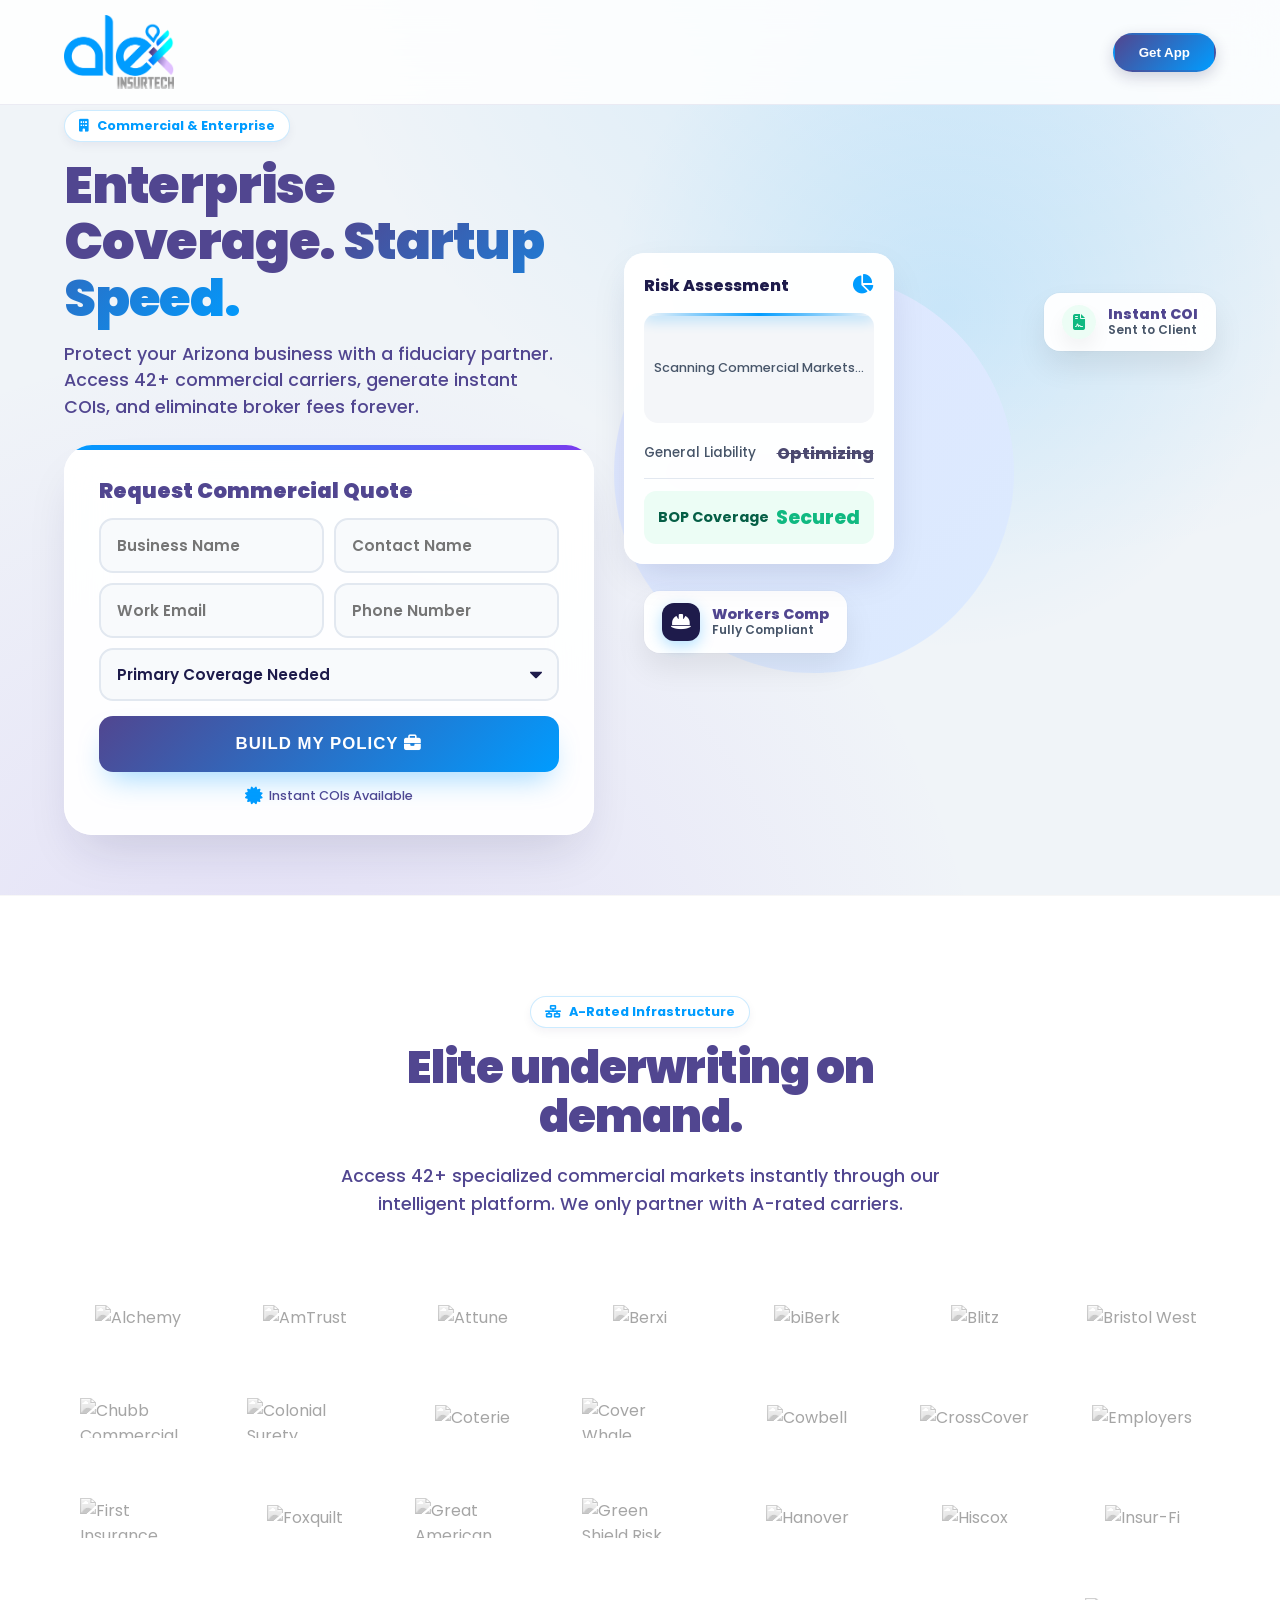
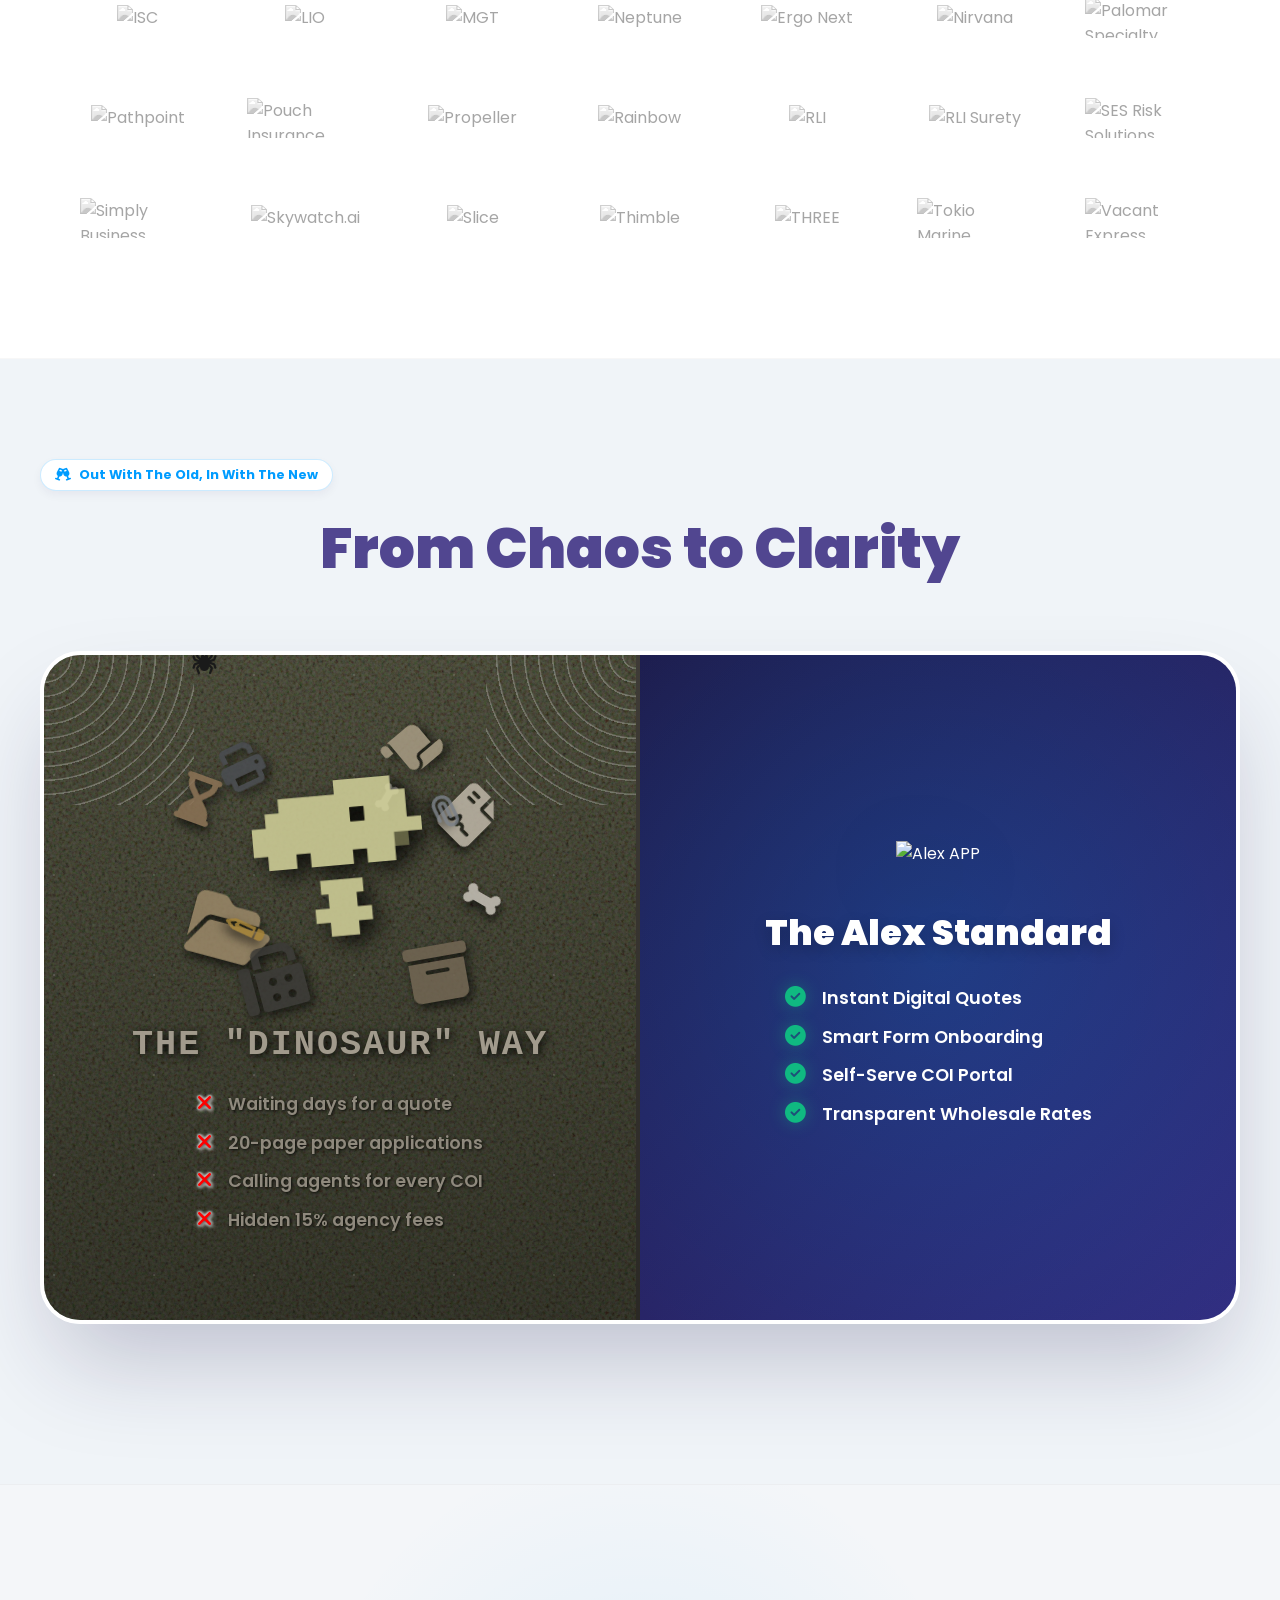
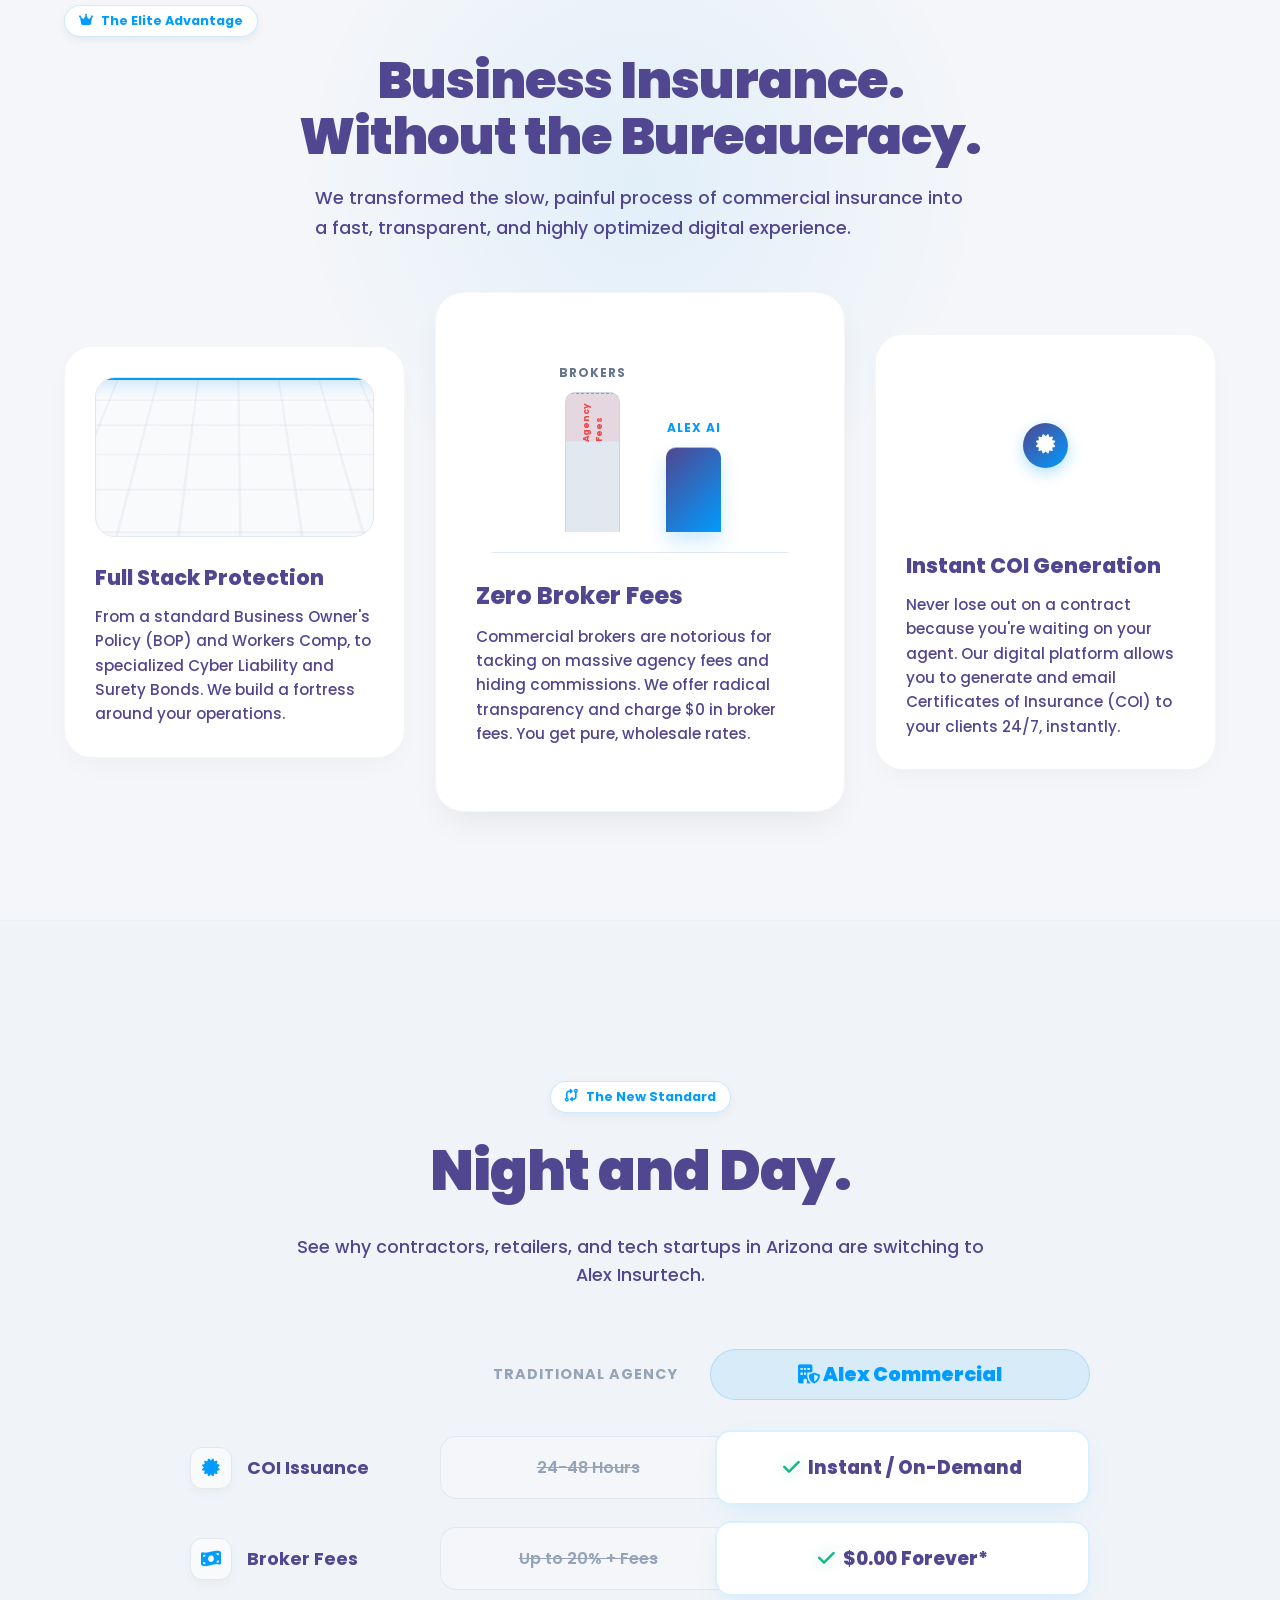
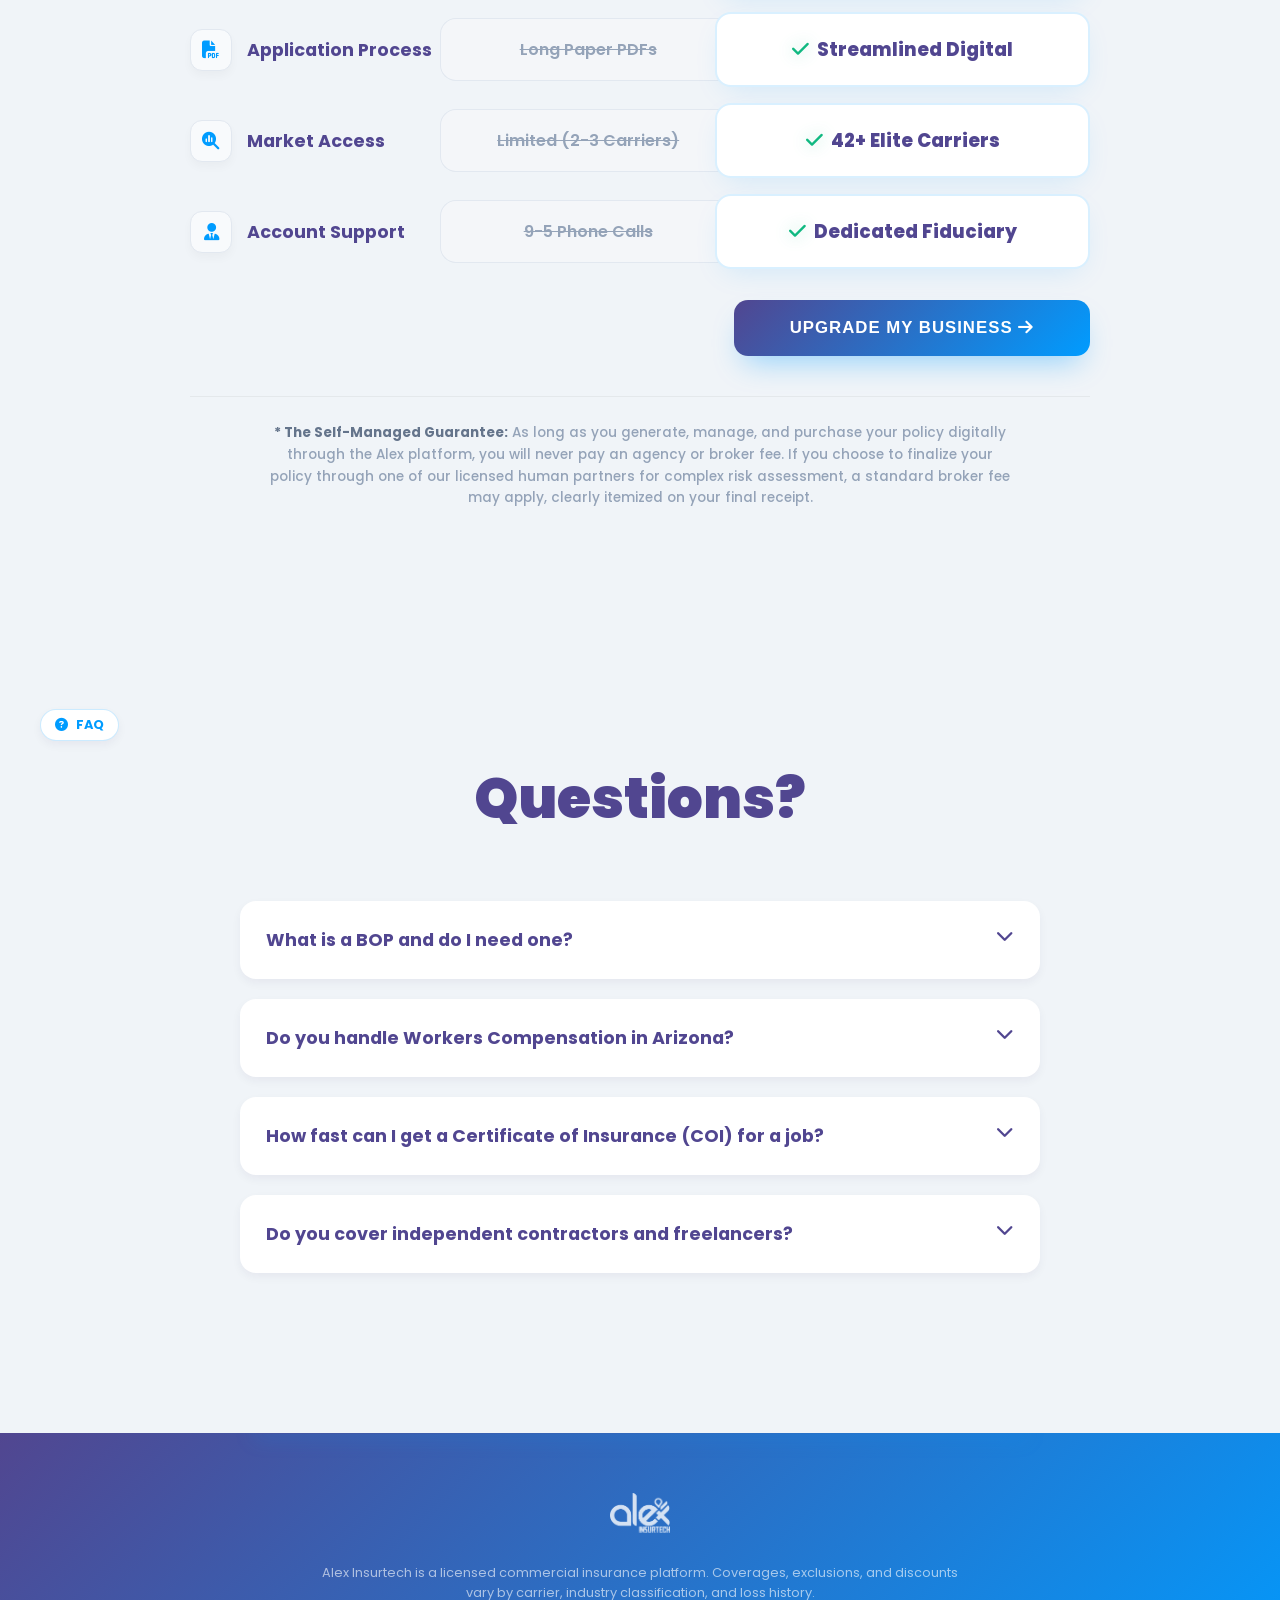
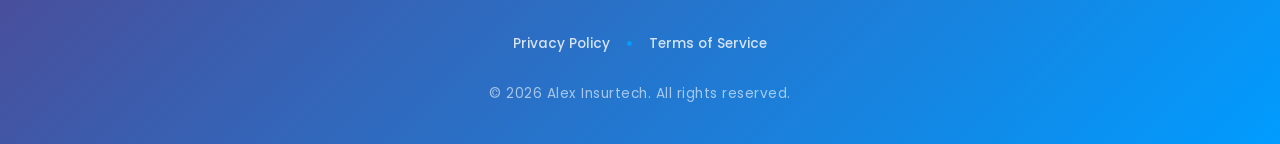
==== commercial.html @ e35f7b6d "Add files via upload" ====
<!DOCTYPE html>
<html lang="en">
<head>
    <meta charset="UTF-8">
    <meta name="viewport" content="width=device-width, initial-scale=1.0, maximum-scale=1.0, user-scalable=no">
    
    <title>Alex Insurtech | Modern Commercial Insurance</title>
    <meta name="description" content="Commercial insurance for modern Arizona businesses. BOP, Workers Comp, Liability, and Cyber. Instant COIs, zero broker fees.">
    
    <link href="https://fonts.googleapis.com/css2?family=Poppins:wght@300;400;500;600;700;800;900&display=swap" rel="stylesheet">
    <link href="https://cdnjs.cloudflare.com/ajax/libs/font-awesome/6.4.0/css/all.min.css" rel="stylesheet">

    <link rel="shortcut icon" href="./assets/favicon.ico" type="image/x-icon">
    <link rel="stylesheet" href="./css/style.css">

    <style>
        /* =========================================
           HERO B2B FORM STYLES
           ========================================= */
        .form-row { display: flex; gap: 10px; margin-bottom: 10px; }
        .form-row .form-input { width: 50%; margin-bottom: 0; }
        select.form-input { 
            appearance: none; 
            background-image: url("data:image/svg+xml;charset=US-ASCII,%3Csvg%20xmlns%3D%22http%3A%2F%2Fwww.w3.org%2F2000%2Fsvg%22%20width%3D%22292.4%22%20height%3D%22292.4%22%3E%3Cpath%20fill%3D%22%231E1B4B%22%20d%3D%22M287%2069.4a17.6%2017.6%200%200%200-13-5.4H18.4c-5%200-9.3%201.8-12.9%205.4A17.6%2017.6%200%200%200%200%2082.2c0%205%201.8%209.3%205.4%2012.9l128%20127.9c3.6%203.6%207.8%205.4%2012.8%205.4s9.2-1.8%2012.8-5.4L287%2095c3.5-3.5%205.4-7.8%205.4-12.8%200-5-1.9-9.2-5.5-12.8z%22%2F%3E%3C%2Fsvg%3E"); 
            background-repeat: no-repeat; background-position: right 15px top 50%; background-size: 12px auto; cursor: pointer;
        }
        @media(max-width: 600px){
            .form-row { flex-direction: column; gap: 10px; }
            .form-row .form-input { width: 100%; }
        }

        /* =========================================
           COMMERCIAL LOGO WALL (GREYSCALE TO COLOR)
           ========================================= */
        .commercial-logo-wall {
            background-color: #FFFFFF;
            border-top: 1px solid rgba(0,0,0,0.03);
            border-bottom: 1px solid rgba(0,0,0,0.03);
        }
        .logo-wall-grid {
            display: grid;
            grid-template-columns: repeat(auto-fill, minmax(140px, 1fr));
            gap: 20px;
            align-items: center;
            justify-content: center;
        }
        .logo-item {
            display: flex; align-items: center; justify-content: center;
            height: 80px; padding: 15px; background: #FFFFFF;
            border: 1px solid transparent; border-radius: 16px;
            transition: all 0.4s ease; 
        }
        .carrier-logo-img {
            max-height: 40px; max-width: 100%; object-fit: contain; 
            filter: grayscale(100%); opacity: 0.5; transition: all 0.4s ease; 
        }
        .logo-item:hover {
            background: #F8FAFC; border-color: #E2E8F0; 
            transform: translateY(-5px); box-shadow: 0 10px 20px rgba(0, 0, 0, 0.03);
        }
        .logo-item:hover .carrier-logo-img { filter: grayscale(0%); opacity: 1; }

        @media (max-width: 992px) {
            .logo-wall-grid { grid-template-columns: repeat(auto-fill, minmax(120px, 1fr)); gap: 15px; }
            .logo-item { height: 75px; }
            .carrier-logo-img { max-height: 35px; }
        }
        @media (max-width: 600px) {
            .logo-wall-grid { grid-template-columns: repeat(auto-fill, minmax(100px, 1fr)); gap: 10px; }
            .logo-item { height: 65px; padding: 10px; border-radius: 12px; }
            .carrier-logo-img { max-height: 30px; }
        }
    </style>
</head>
<body>

    <nav>
        <div class="container nav-inner">
            <a href="https://alexai.cloud/" class="logo"><img class="logo-main" src="./assets/logo-alex-main.png" alt="Alex AI"></a>
            <div class="nav-actions">
                <button class="btn-nav" onclick="openModal()">Get App</button>
            </div>
        </div>
    </nav>

    <section class="hero">
        <div class="container hero-grid">
            
            <div class="fade-up visible">
                <div class="hero-badge"><i class="fa-solid fa-building"></i> Commercial & Enterprise</div>
                <h1 class="hero-title">Enterprise Coverage.<span class="grad-text"> Startup Speed.</span></h1>
                <p class="hero-sub">Protect your Arizona business with a fiduciary partner. Access 42+ commercial carriers, generate instant COIs, and eliminate broker fees forever.</p>
                
                <div class="quote-widget">
                    <h3 style="font-size: 1.3rem; margin-bottom: 12px;">Request Commercial Quote</h3>
                    <form id="quoteForm">
                        <div class="form-row">
                            <input type="text" class="form-input" placeholder="Business Name" required>
                            <input type="text" class="form-input" placeholder="Contact Name" required>
                        </div>
                        <div class="form-row">
                            <input type="email" class="form-input" placeholder="Work Email" required>
                            <input type="tel" class="form-input" placeholder="Phone Number" 
                                   inputmode="numeric" oninput="this.value = this.value.replace(/[^0-9]/g, '')" 
                                   minlength="10" maxlength="10" required>
                        </div>
                        <select class="form-input" style="margin-bottom: 10px;" required>
                            <option value="" disabled selected>Primary Coverage Needed</option>
                            <option value="bop">Business Owner's Policy (BOP)</option>
                            <option value="gl">General Liability</option>
                            <option value="wc">Workers Compensation</option>
                            <option value="auto">Commercial Auto / Fleet</option>
                            <option value="cyber">Cyber Liability</option>
                            <option value="prof">Professional Liability (E&O)</option>
                            <option value="umbrella">Commercial Umbrella</option>
                            <option value="bond">Surety Bond</option>
                            <option value="flood">Commercial Flood</option>
                            <option value="property">Commercial Property</option>
                        </select>
                        <button type="submit" class="btn-main" style="margin-top: 5px;">Build My Policy <i class="fa-solid fa-briefcase"></i></button>
                    </form>
                    <div style="text-align:center; font-size:0.8rem; color:var(--text-secondary); margin-top:15px; display:flex; align-items:center; justify-content:center; gap:6px; font-weight: 500;">
                        <i class="fa-solid fa-certificate" style="color:var(--alex-blue); font-size: 1.1rem;"></i> Instant COIs Available
                    </div>
                </div>
            </div>
            
            <div class="visual-wrapper fade-up visible" style="transition-delay: 0.2s;">
                <div class="visual-bg-circle"></div>
                <img src="./assets/render-foodtruck-1.png" class="car-model" alt="Commercial Building">
                
                <div class="premium-scanner-card">
                    <div class="psc-header">
                        <span class="psc-title">Risk Assessment</span>
                        <i class="fa-solid fa-chart-pie psc-icon"></i>
                    </div>
                    <div class="psc-screen">
                        <div class="psc-scan-line"></div>
                        Scanning Commercial Markets...
                    </div>
                    <div class="psc-row">
                        <span class="psc-label">General Liability</span>
                        <span class="psc-strike">Optimizing</span>
                    </div>
                    <div class="psc-highlight">
                        <span class="psc-hl-label">BOP Coverage</span>
                        <span class="psc-hl-val">Secured</span>
                    </div>
                </div>

                <div class="float-stat fs-1">
                    <div class="stat-icon"><i class="fa-solid fa-file-contract"></i></div>
                    <div class="stat-text">
                        <h4>Instant COI</h4>
                        <p>Sent to Client</p>
                    </div>
                </div>
                
                <div class="float-stat fs-2">
                    <div class="stat-icon" style="background:#1E1B4B;"><i class="fa-solid fa-hard-hat"></i></div>
                    <div class="stat-text">
                        <h4>Workers Comp</h4>
                        <p>Fully Compliant</p>
                    </div>
                </div>
            </div>
            
        </div>
    </section>

    <section class="commercial-logo-wall section-py fade-up">
        <div class="container">
            
            <div style="text-align:center; max-width: 650px; margin: 0 auto 60px;">
                <span class="hero-badge"><i class="fa-solid fa-network-wired"></i> A-Rated Infrastructure</span>
                <h2 style="font-size: 2.8rem; font-weight: 900; color: var(--alex-mid); line-height: 1.1; margin-bottom: 20px; letter-spacing: -1px;">
                    Elite underwriting on demand.
                </h2>
                <p style="font-size: 1.1rem; color: var(--text-secondary); line-height: 1.6; font-weight: 500;">
                    Access 42+ specialized commercial markets instantly through our intelligent platform. We only partner with A-rated carriers.
                </p>
            </div>

            <div class="logo-wall-grid">
                <div class="logo-item"><img src="./assets/logo-alchemy.png" alt="Alchemy" class="carrier-logo-img"></div>
                <div class="logo-item"><img src="./assets/logo-amtrust.png" alt="AmTrust" class="carrier-logo-img"></div>
                <div class="logo-item"><img src="./assets/logo-attune.png" alt="Attune" class="carrier-logo-img"></div>
                <div class="logo-item"><img src="./assets/logo-berxi.png" alt="Berxi" class="carrier-logo-img"></div>
                <div class="logo-item"><img src="./assets/logo-biberk.png" alt="biBerk" class="carrier-logo-img"></div>
                <div class="logo-item"><img src="./assets/logo-blitz.png" alt="Blitz" class="carrier-logo-img"></div>
                <div class="logo-item"><img src="./assets/logo-bristol-west.png" alt="Bristol West" class="carrier-logo-img"></div>
                <div class="logo-item"><img src="./assets/logo-chubb.png" alt="Chubb Commercial" class="carrier-logo-img"></div>
                <div class="logo-item"><img src="./assets/logo-colonial.png" alt="Colonial Surety" class="carrier-logo-img"></div>
                <div class="logo-item"><img src="./assets/logo-coterie.png" alt="Coterie" class="carrier-logo-img"></div>
                <div class="logo-item"><img src="./assets/logo-coverwhale.png" alt="Cover Whale" class="carrier-logo-img"></div>
                <div class="logo-item"><img src="./assets/logo-cowbell.png" alt="Cowbell" class="carrier-logo-img"></div>
                <div class="logo-item"><img src="./assets/logo-crosscover.png" alt="CrossCover" class="carrier-logo-img"></div>
                <div class="logo-item"><img src="./assets/logo-employers.png" alt="Employers" class="carrier-logo-img"></div>
                <div class="logo-item"><img src="./assets/logo-first.png" alt="First Insurance" class="carrier-logo-img"></div>
                <div class="logo-item"><img src="./assets/logo-foxquilt.png" alt="Foxquilt" class="carrier-logo-img"></div>
                <div class="logo-item"><img src="./assets/logo-great-american.png" alt="Great American" class="carrier-logo-img"></div>
                <div class="logo-item"><img src="./assets/logo-greenshield.png" alt="Green Shield Risk" class="carrier-logo-img"></div>
                <div class="logo-item"><img src="./assets/logo-hanover.png" alt="Hanover" class="carrier-logo-img"></div>
                <div class="logo-item"><img src="./assets/logo-hiscox.png" alt="Hiscox" class="carrier-logo-img"></div>
                <div class="logo-item"><img src="./assets/logo-insur-fi.png" alt="Insur-Fi" class="carrier-logo-img"></div>
                <div class="logo-item"><img src="./assets/logo-isc.png" alt="ISC" class="carrier-logo-img"></div>
                <div class="logo-item"><img src="./assets/logo-lio.png" alt="LIO" class="carrier-logo-img"></div>
                <div class="logo-item"><img src="./assets/logo-mgt.png" alt="MGT" class="carrier-logo-img"></div>
                <div class="logo-item"><img src="./assets/logo-neptune.png" alt="Neptune" class="carrier-logo-img"></div>
                <div class="logo-item"><img src="./assets/logo-ergo-next.png" alt="Ergo Next" class="carrier-logo-img"></div>
                <div class="logo-item"><img src="./assets/logo-nirvana.png" alt="Nirvana" class="carrier-logo-img"></div>
                <div class="logo-item"><img src="./assets/logo-palomar.png" alt="Palomar Specialty" class="carrier-logo-img"></div>
                <div class="logo-item"><img src="./assets/logo-pathpoint.png" alt="Pathpoint" class="carrier-logo-img"></div>
                <div class="logo-item"><img src="./assets/logo-pouch.png" alt="Pouch Insurance" class="carrier-logo-img"></div>
                <div class="logo-item"><img src="./assets/logo-propeller.png" alt="Propeller" class="carrier-logo-img"></div>
                <div class="logo-item"><img src="./assets/logo-rainbow.png" alt="Rainbow" class="carrier-logo-img"></div>
                <div class="logo-item"><img src="./assets/logo-rli.png" alt="RLI" class="carrier-logo-img"></div>
                <div class="logo-item"><img src="./assets/logo-rli-surety.png" alt="RLI Surety" class="carrier-logo-img"></div>
                <div class="logo-item"><img src="./assets/logo-ses.png" alt="SES Risk Solutions" class="carrier-logo-img"></div>
                <div class="logo-item"><img src="./assets/logo-simply.png" alt="Simply Business" class="carrier-logo-img"></div>
                <div class="logo-item"><img src="./assets/logo-skywatch.png" alt="Skywatch.ai" class="carrier-logo-img"></div>
                <div class="logo-item"><img src="./assets/logo-slice.png" alt="Slice" class="carrier-logo-img"></div>
                <div class="logo-item"><img src="./assets/logo-thimble.png" alt="Thimble" class="carrier-logo-img"></div>
                <div class="logo-item"><img src="./assets/logo-three.png" alt="THREE" class="carrier-logo-img"></div>
                <div class="logo-item"><img src="./assets/logo-tokiomarine.png" alt="Tokio Marine" class="carrier-logo-img"></div>
                <div class="logo-item"><img src="./assets/logo-vacant-express.png" alt="Vacant Express" class="carrier-logo-img"></div>
            </div>

        </div>
    </section>

    <section class="section-py container fade-up">
        <span class="hero-badge"><i class="fa-solid fa-champagne-glasses"></i> Out With The Old, In With The New</span>

        <h2 style="text-align:center; font-size:3.5rem; font-weight:900; margin-bottom:60px; color:var(--alex-mid);">From Chaos to Clarity</h2>
        <div class="evo-grid">
            
            <div class="evo-old">
                <div class="dirt-overlay"></div>
                <div class="cracks-overlay"></div>
                <div class="floating-dust"></div>
                <div class="cobweb cobweb-left"></div>
                <div class="cobweb cobweb-right"></div>
                <div class="hanging-spider"><i class="fa-solid fa-spider"></i></div>

                <div class="dino-visual-container">
                    <i class="fa-solid fa-folder-open trash-item t-folder"></i>
                    <i class="fa-solid fa-file-contract trash-item t-contract"></i>
                    <i class="fa-solid fa-print trash-item t-floppy"></i> 
                    <i class="fa-solid fa-scroll trash-item t-scroll"></i>
                    <i class="fa-solid fa-bone trash-item t-bone-1"></i>
                    <i class="fa-solid fa-bone trash-item t-bone-2"></i>

                    <svg class="retro-dino-fossil" xmlns="http://www.w3.org/2000/svg" viewBox="0 0 24 24">
                        <path fill="currentColor" d="M12 0h8v2h2v4h2v2h-2v2h-2v2h-4v-2h-2v2H8v-2H6v2H2v-2H0V6h2V4h2V2h8V0zm4 4h-2v2h2V4z M9 14h6v2H9v-2zm1 2h4v2h-4v-2zm-2 2h8v2H8v-2zm2 2h4v2h-4v-2z"/>
                        <rect x="14" y="4" width="2" height="2" fill="rgba(0,0,0,0.4)"/>
                        <rect x="20" y="8" width="2" height="2" fill="rgba(0,0,0,0.4)"/>
                    </svg>

                    <i class="fa-solid fa-box-archive trash-item t-archive"></i>
                    <i class="fa-solid fa-fax trash-item t-fax"></i>
                    <i class="fa-solid fa-hourglass-end trash-item t-clock"></i>
                    <i class="fa-solid fa-pencil trash-item t-pencil"></i>
                    <i class="fa-solid fa-paperclip trash-item t-clip"></i>
                </div>
                
                <div style="position: relative; z-index: 5;">
                    <h3 class="dino-title">The "Dinosaur" Way</h3>
                    <ul class="dino-list">
                        <li><i class="fa-solid fa-xmark"></i> Waiting days for a quote</li>
                        <li><i class="fa-solid fa-xmark"></i> 20-page paper applications</li>
                        <li><i class="fa-solid fa-xmark"></i> Calling agents for every COI</li>
                        <li><i class="fa-solid fa-xmark"></i> Hidden 15% agency fees</li>
                    </ul>
                </div>
            </div>

            <div class="evo-new">
                <div class="pro-glow"></div>
                <div class="image-container-pro">
                    <img src="./assets/mock-up-2.png" alt="Alex APP" class="full-mockup-img">
                </div>
                <div style="position: relative; z-index: 2;">
                    <h3 style="font-size:2.2rem; font-weight:900; margin-bottom:20px; text-shadow: 0 5px 15px rgba(0,0,0,0.2);">The Alex Standard</h3>
                    <ul class="alex-list">
                        <li><i class="fa-solid fa-circle-check"></i> Instant Digital Quotes</li>
                        <li><i class="fa-solid fa-circle-check"></i> Smart Form Onboarding</li>
                        <li><i class="fa-solid fa-circle-check"></i> Self-Serve COI Portal</li>
                        <li><i class="fa-solid fa-circle-check"></i> Transparent Wholesale Rates</li>
                    </ul>
                </div>
            </div>
            
        </div>
    </section>

    <section class="neuro-section fade-up">
        <div class="neuro-glow"></div>
        
        <div class="container" style="position: relative; z-index: 10;">
            <div class="neuro-header text-center">
            <span class="hero-badge"><i class="fa-solid fa-crown"></i> The Elite Advantage</span>
                <h2 class="neuro-title" style="text-align:center">Business Insurance.<br>Without the Bureaucracy.</h2>
                <p class="neuro-sub">We transformed the slow, painful process of commercial insurance into a fast, transparent, and highly optimized digital experience.</p>
            </div>

            <div class="neuro-grid">
                
                <div class="n-card">
                    <div class="n-card-visual">
                        <div class="radar-container">
                            <div class="radar-grid"></div>
                            <div class="radar-laser"></div>
                            <div class="radar-dot d-1"></div>
                            <div class="radar-dot d-2"></div>
                            <div class="radar-dot d-3"></div>
                        </div>
                    </div>
                    <div class="n-card-body">
                        <h3>Full Stack Protection</h3>
                        <p>From a standard Business Owner's Policy (BOP) and Workers Comp, to specialized Cyber Liability and Surety Bonds. We build a fortress around your operations.</p>
                    </div>
                </div>

                <div class="n-card n-card-tall">
                    <div class="n-card-visual visual-graph">
                        <div class="graph-box">
                            <div class="bar-group">
                                <div class="bar-label">Brokers</div>
                                <div class="bar bar-old">
                                    <div class="fee-chunk">Agency Fees</div>
                                </div>
                            </div>
                            <div class="bar-group">
                                <div class="bar-label" style="color: var(--alex-blue);">Alex AI</div>
                                <div class="bar bar-new"></div>
                            </div>
                        </div>
                    </div>
                    <div class="n-card-body">
                        <h3>Zero Broker Fees</h3>
                        <p>Commercial brokers are notorious for tacking on massive agency fees and hiding commissions. We offer radical transparency and charge $0 in broker fees. You get pure, wholesale rates.</p>
                    </div>
                </div>

                <div class="n-card">
                    <div class="n-card-visual visual-pulse">
                        <div class="pulse-ring pr-1"></div>
                        <div class="pulse-ring pr-2"></div>
                        <div class="pulse-core"><i class="fa-solid fa-certificate"></i></div>
                    </div>
                    <div class="n-card-body">
                        <h3>Instant COI Generation</h3>
                        <p>Never lose out on a contract because you're waiting on your agent. Our digital platform allows you to generate and email Certificates of Insurance (COI) to your clients 24/7, instantly.</p>
                    </div>
                </div>

            </div>
        </div>
    </section>

    <section class="section-py container fade-up">
        <div style="text-align:center; max-width: 700px; margin: 0 auto 60px;">
            <span class="hero-badge"><i class="fa-solid fa-code-compare"></i> The New Standard</span>
            <h2 style="font-size:3.5rem; font-weight:900; margin-bottom:20px; color:var(--alex-mid); letter-spacing:-1px;">Night and Day.</h2>
            <p style="font-size:1.1rem; color:var(--text-secondary); line-height:1.6; font-weight:500;">See why contractors, retailers, and tech startups in Arizona are switching to Alex Insurtech.</p>
        </div>

        <div class="matrix-container">
            
            <div class="matrix-header">
                <div class="m-head-old">Traditional Agency</div>
                <div class="m-head-new"><i class="fa-solid fa-building-shield"></i> Alex Commercial</div>
            </div>

            <div class="matrix-row">
                <div class="matrix-label"><div class="m-icon"><i class="fa-solid fa-certificate"></i></div> COI Issuance</div>
                <div class="matrix-content">
                    <div class="matrix-old">24-48 Hours</div>
                    <div class="matrix-new"><i class="fa-solid fa-check text-green"></i> Instant / On-Demand</div>
                </div>
            </div>

            <div class="matrix-row">
                <div class="matrix-label"><div class="m-icon"><i class="fa-solid fa-money-bill-wave"></i></div> Broker Fees</div>
                <div class="matrix-content">
                    <div class="matrix-old">Up to 20% + Fees</div>
                    <div class="matrix-new"><i class="fa-solid fa-check text-green"></i> $0.00 Forever*</div>
                </div>
            </div>

            <div class="matrix-row">
                <div class="matrix-label"><div class="m-icon"><i class="fa-solid fa-file-pdf"></i></div> Application Process</div>
                <div class="matrix-content">
                    <div class="matrix-old">Long Paper PDFs</div>
                    <div class="matrix-new"><i class="fa-solid fa-check text-green"></i> Streamlined Digital</div>
                </div>
            </div>

            <div class="matrix-row">
                <div class="matrix-label"><div class="m-icon"><i class="fa-solid fa-magnifying-glass-chart"></i></div> Market Access</div>
                <div class="matrix-content">
                    <div class="matrix-old">Limited (2-3 Carriers)</div>
                    <div class="matrix-new"><i class="fa-solid fa-check text-green"></i> 42+ Elite Carriers</div>
                </div>
            </div>

            <div class="matrix-row">
                <div class="matrix-label"><div class="m-icon"><i class="fa-solid fa-user-tie"></i></div> Account Support</div>
                <div class="matrix-content">
                    <div class="matrix-old">9-5 Phone Calls</div>
                    <div class="matrix-new"><i class="fa-solid fa-check text-green"></i> Dedicated Fiduciary</div>
                </div>
            </div>

            <div class="matrix-cta-row">
                <div class="matrix-label hide-mobile"></div>
                <div class="matrix-content" style="background: transparent; border: none; box-shadow: none;">
                    <div class="matrix-old hide-mobile" style="background: transparent; border: none;"></div>
                    <div style="flex: 1.3; text-align: center; padding-top: 15px;">
                        <button class="btn-main" onclick="document.getElementById('quoteForm').scrollIntoView({behavior:'smooth'})">Upgrade My Business <i class="fa-solid fa-arrow-right"></i></button>
                    </div>
                </div>
            </div>

            <div class="matrix-disclaimer">
                <p><strong>* The Self-Managed Guarantee:</strong> As long as you generate, manage, and purchase your policy digitally through the Alex platform, you will never pay an agency or broker fee. If you choose to finalize your policy through one of our licensed human partners for complex risk assessment, a standard broker fee may apply, clearly itemized on your final receipt.</p>
            </div>

        </div>
    </section>

    <section class="section-py container fade-up">
        <span class="hero-badge"><i class="fa-solid fa-circle-question"></i> FAQ</span>
        <h2 style="text-align:center; font-size:3.5rem; font-weight:900; margin-bottom:60px; color:var(--alex-mid);">Questions?</h2>
        <div class="faq-box">
            <div class="faq-item" onclick="this.classList.toggle('active')">
                <div class="faq-q">What is a BOP and do I need one? <i class="fa-solid fa-chevron-down"></i></div>
                <div class="faq-a">A Business Owner's Policy (BOP) combines General Liability and Commercial Property insurance into one package. It is usually the most cost-effective way for small to medium businesses to get broad protection against lawsuits, injuries, and property damage.</div>
            </div>
            <div class="faq-item" onclick="this.classList.toggle('active')">
                <div class="faq-q">Do you handle Workers Compensation in Arizona? <i class="fa-solid fa-chevron-down"></i></div>
                <div class="faq-a">Yes. We work with carriers like Employers and biBerk to provide fast, compliant Workers Compensation policies that protect your employees and meet all Arizona state legal requirements.</div>
            </div>
            <div class="faq-item" onclick="this.classList.toggle('active')">
                <div class="faq-q">How fast can I get a Certificate of Insurance (COI) for a job? <i class="fa-solid fa-chevron-down"></i></div>
                <div class="faq-a">Once your policy is bound, you can generate and email COIs instantly through our digital client portal, 24/7. You don't have to wait for an agent to open their office to secure your next contract.</div>
            </div>
            <div class="faq-item" onclick="this.classList.toggle('active')">
                <div class="faq-q">Do you cover independent contractors and freelancers? <i class="fa-solid fa-chevron-down"></i></div>
                <div class="faq-a">Absolutely. Whether you are an IT consultant needing Professional Liability (E&O), an artisan contractor needing General Liability, or a real estate investor managing properties, our massive network of 42+ carriers has a tailored solution for your specific risk.</div>
            </div>
        </div>
    </section>

    <footer class="funnel-footer fade-up">
        <div class="container footer-content">
            <img src="./assets/logo-alex-main.png" alt="Alex AI Insurtech" class="footer-logo">
            
            <p class="footer-disclaimer">
                Alex Insurtech is a licensed commercial insurance platform. Coverages, exclusions, and discounts vary by carrier, industry classification, and loss history.
            </p>
            
            <div class="footer-legal-text">
                <a href="https://alexai.cloud/privacy-policy/">Privacy Policy</a>
                <span class="dot-separator">•</span>
                <a href="https://alexai.cloud/terms-conditions/">Terms of Service</a>
            </div>
            
            <p class="footer-copyright">&copy; 2026 Alex Insurtech. All rights reserved.</p>
        </div>
    </footer>

    <div class="modal-overlay" id="successModal" onclick="if(event.target===this)this.classList.remove('open')">
        <div class="modal-content" style="max-width: 450px;">
            <div class="close-btn" onclick="document.getElementById('successModal').classList.remove('open')">
                <i class="fa-solid fa-xmark"></i>
            </div>
            
            <div style="width:100px; height:100px; background:white; border-radius:28px; margin:0 auto 25px; display:flex; align-items:center; justify-content:center; box-shadow: 0 20px 50px -10px rgba(0, 156, 255, 0.3), 0 0 0 1px rgba(0,0,0,0.05);">
                <img src="./assets/logo-alex-heart.png" alt="Alex AI Heart" style="width: 65px; height: auto; animation: pulse 2s infinite;">
            </div>
            
            <h3 style="font-size:2rem; font-weight:900; color:var(--alex-mid); margin-bottom:15px; line-height: 1.2;">
                Request Received!
            </h3>
            
            <p style="color:var(--text-secondary); margin-bottom:35px; font-weight:500; font-size:1.05rem; line-height: 1.6;">
                Thank you! Our underwriting system has received your business details. A dedicated commercial advisor will contact you shortly with your tailored market options.
            </p>
            
            <button class="btn-main" style="padding: 15px; font-size: 1rem; width: 100%; box-shadow: 0 10px 25px rgba(0, 156, 255, 0.3);" onclick="document.getElementById('successModal').classList.remove('open')">
                Got it, thanks!
            </button>
        </div>
    </div>

    <script>
        function openModal() {
            // Reutilizamos el modal de éxito para el botón de Nav (Client Portal) como demostración
            document.getElementById('successModal').classList.add('open');
        }

        // Form Submission & Success Modal
        document.getElementById('quoteForm').addEventListener('submit', (e) => {
            e.preventDefault(); 
            
            let btn = document.querySelector('#quoteForm .btn-main');
            let originalText = btn.innerHTML;
            
            btn.innerHTML = '<i class="fa-solid fa-circle-notch fa-spin"></i> Preparing Market Match...';
            btn.style.opacity = '0.8';
            btn.style.pointerEvents = 'none'; 
            
            setTimeout(() => {
                btn.innerHTML = originalText;
                btn.style.opacity = '1';
                btn.style.pointerEvents = 'auto';
                
                document.getElementById('quoteForm').reset();
                document.getElementById('successModal').classList.add('open');
            }, 1800);
        });

        // Scroll Reveal
        const observer = new IntersectionObserver((entries) => {
            entries.forEach(entry => {
                if (entry.isIntersecting) {
                    entry.target.classList.add('visible');
                }
            });
        }, { threshold: 0.15 });
        document.querySelectorAll('.fade-up').forEach(el => observer.observe(el));

        // =========================================
        // SOCIAL PROOF: COMMERCIAL EDITION
        // =========================================
        function initSocialProof() {
            if (document.getElementById('social-proof-container')) return;

            const container = document.createElement('div');
            container.id = 'social-proof-container';
            document.body.appendChild(container);

            const cities = ["Phoenix", "Scottsdale", "Mesa", "Chandler", "Gilbert", "Tucson", "Tempe", "Glendale"];
            
            // Foco en productos comerciales y negocios
            const actions = [
                { type: 'bop', icon: 'fa-store', color: 'linear-gradient(135deg, #10b981, #059669)', label: 'Retail Store Bound BOP' },
                { type: 'wc', icon: 'fa-hard-hat', color: 'linear-gradient(135deg, #f59e0b, #d97706)', label: 'Contractor Secured W/C' },
                { type: 'cyber', icon: 'fa-server', color: 'linear-gradient(135deg, #3b82f6, #06b6d4)', label: 'Tech Firm Added Cyber' },
                { type: 'gl', icon: 'fa-shield', color: 'linear-gradient(135deg, #8b5cf6, #6d28d9)', label: 'Instant COI Generated' }
            ];

            function getRandom(arr) { return arr[Math.floor(Math.random() * arr.length)]; }
            function getNum(min, max) { return Math.floor(Math.random() * (max - min + 1) + min); }

            function createNotification() {
                const item = getRandom(actions);
                const city = getRandom(cities);
                const savings = getNum(1200, 4500); 
                const time = getNum(2, 20);

                const toast = document.createElement('div');
                toast.className = 'sp-card-tech';
                
                toast.innerHTML = `
                    <div class="sp-aurora-border"></div>
                    <div class="sp-shimmer-effect"></div>
                    <div class="sp-glass-content">
                        <div class="sp-icon-box" style="background: ${item.color}">
                            <i class="fa-solid ${item.icon}"></i>
                        </div>
                        <div class="sp-info">
                            <div class="sp-top-row">
                                <span class="sp-type">${item.label}</span>
                                <span class="sp-ago">${time}m ago</span>
                            </div>
                            <div class="sp-details">
                                Protected in <strong>${city}, AZ</strong>
                            </div>
                            <div class="sp-saving-badge">
                                <i class="fa-solid fa-arrow-trend-down"></i> Saved $${savings}/yr
                            </div>
                        </div>
                        <button class="sp-close-btn" onclick="this.closest('.sp-card-tech').remove()"><i class="fa-solid fa-xmark"></i></button>
                    </div>
                `;

                container.appendChild(toast);

                requestAnimationFrame(() => {
                    toast.classList.add('visible');
                });

                setTimeout(() => {
                    toast.classList.remove('visible');
                    setTimeout(() => toast.remove(), 600);
                }, 7000); 
            }

            function loop() {
                setTimeout(() => {
                    createNotification();
                    loop();
                }, getNum(8000, 16000));
            }
            
            setTimeout(loop, 4000);
        }

        document.addEventListener('DOMContentLoaded', initSocialProof);
    </script>
</body>
</html>
---- css/style.css ----
:root {
            /* DEEP BRAND PALETTE */
            --bg-body: #F4F6F9;
            --bg-glass: rgba(255, 255, 255, 0.7);
            
            --alex-deep: #1E1B4B;  /* Deep Indigo/Purple */
            --alex-mid: #514690;   /* Medium Purple */
            --alex-blue: #009CFF;  /* Bright Blue */
            --alex-accent: #7C3AED; /* Vibrant Purple */
            --text-secondary:var(--alex-mid);
            
            --brand-grad: linear-gradient(135deg, var(--alex-mid) 0%, var(--alex-blue) 100%);
            --brand-grad-dark: linear-gradient(135deg, #1E1B4B 0%, #433878 100%);
            
            /* SHADOWS & DEPTH */
            --shadow-xs: 0 4px 10px rgba(30, 27, 75, 0.05);
            --shadow-float: 0 30px 60px -12px rgba(81, 70, 144, 0.25), 0 0 0 1px rgba(255,255,255,0.5) inset;
            --shadow-glow: 0 0 40px rgba(0, 156, 255, 0.3);
            
            --ease-elastic: cubic-bezier(0.34, 1.56, 0.64, 1);
        }

        a {
            text-decoration: none;
            color: inherit;
            transition: all 0.3s ease;
        }

        /* --- GLOBAL RESET --- */
        * { margin: 0; padding: 0; box-sizing: border-box; }
        html { scroll-behavior: smooth; }
        
        /* --- CAMBIO APLICADO AQUÍ --- */
        body { 
            background-color: #F0F4F8; /* Color base sólido más premium */
            /* Luces volumétricas sutiles en lugar del grid */
            background-image: 
                radial-gradient(circle at 80% -20%, rgba(0, 156, 255, 0.15), transparent 50%),
                radial-gradient(circle at 20% 120%, rgba(124, 58, 237, 0.12), transparent 50%);
            background-attachment: fixed; /* El fondo se queda fijo al hacer scroll */
            background-size: cover;
            
            font-family: 'Poppins', sans-serif; color: var(--alex-mid);
            overflow-x: hidden;
        }
        /* --------------------------- */

        /* --- UTILITIES --- */
        .container { max-width: 1200px; margin: 0 auto; padding: 0 24px; position: relative; z-index: 2; }
        .grad-text { background: var(--brand-grad); -webkit-background-clip: text; -webkit-text-fill-color: transparent; }
        .section-py { padding: 100px 0; position: relative; }
        
        /* Animation Classes */
        .fade-up { opacity: 0; transform: translateY(40px); transition: all 0.8s var(--ease-elastic); }
        .fade-up.visible { opacity: 1; transform: translateY(0); }
        
        /* --- HEADER --- */
        nav {
            position: fixed; top: 0; width: 100%; z-index: 1000; padding: 15px 0;
            background: rgba(255, 255, 255, 0.85); backdrop-filter: blur(20px);
            border-bottom: 1px solid rgba(81, 70, 144, 0.1);
        }
        .nav-inner { display: flex; justify-content: space-between; align-items: center; }
        .logo { font-size: 1.6rem; font-weight: 900; display: flex; align-items: center; gap: 10px; color: var(--alex-mid); text-decoration: none; }
        .logo i { color: var(--alex-blue); font-size: 1.4rem; }
        
        .nav-actions { display: flex; align-items: center; gap: 20px; }
        .link-cloud { font-weight: 600; color: var(--alex-mid); text-decoration: none; font-size: 0.9rem; transition: 0.3s; }
        .btn-nav {
            background: var(--brand-grad); color: white; padding: 10px 24px; border-radius: 50px;
            font-weight: 600; text-decoration: none; transition: 0.3s; border: 2px solid transparent;
            box-shadow: 0 5px 15px rgba(30, 27, 75, 0.2);
        }

        /* --- HERO SECTION --- */
        .hero { 
            padding: 110px 0 60px; /* Padding reducido para evitar scroll */
            position: relative; 
            overflow: visible; /* Permite que el auto "flote" libremente */
        }

        /* Luces volumétricas sutiles detrás del Hero */
        .hero::before {
            content: ''; position: absolute; top: -10%; right: -5%; width: 800px; height: 800px;
            background: radial-gradient(circle, rgba(0, 156, 255, 0.12), transparent 60%); 
            z-index: 0; pointer-events: none;
        }

        .hero-grid { 
            display: grid; 
            grid-template-columns: 1fr 1.1fr; 
            gap: 40px; /* Más pegado */
            align-items: center; 
            position: relative; 
            z-index: 2; 
        }
        
        /* --- TEXTO IZQUIERDO --- */
        .hero-badge {
            background: white; padding: 6px 14px; border-radius: 50px; border: 1px solid rgba(0, 156, 255, 0.2);
            display: inline-flex; align-items: center; gap: 8px; font-weight: 700; color: var(--alex-blue);
            font-size: 0.8rem; margin-bottom: 15px; box-shadow: var(--shadow-xs);
        }
        .hero-badge i { animation: pulse 2s infinite; }
        @keyframes pulse { 0% { opacity: 1; } 50% { opacity: 0.5; } 100% { opacity: 1; } }
        
        h1.hero-title {
            font-size: clamp(2.4rem, 4vw, 3.8rem); /* Escala perfectamente, no tan gigante */
            line-height: 1.1; font-weight: 900; margin-bottom: 15px;
            color: var(--alex-mid); letter-spacing: -1.2px;
        }
        p.hero-sub { 
            font-size: 1.1rem; color: var(--text-secondary); margin-bottom: 25px; 
            line-height: 1.5; max-width: 500px; font-weight: 500; 
        }

        /* --- FORMULARIO PREMIUM (COMPRIMIDO) --- */
        .quote-widget {
            background: rgba(255, 255, 255, 0.95);
            backdrop-filter: blur(20px); -webkit-backdrop-filter: blur(20px);
            padding: 30px 35px; /* Padding ajustado para ahorrar espacio vertical */
            border-radius: 28px;
            box-shadow: 0 25px 50px -15px rgba(30, 27, 75, 0.15), 0 0 0 1px rgba(255,255,255,0.8) inset;
            position: relative; z-index: 5; overflow: hidden;
        }
        .quote-widget::after {
            content: ''; position: absolute; top: 0; left: 0; width: 100%; height: 5px; 
            background: linear-gradient(90deg, var(--alex-blue), var(--alex-accent));
        }
        .quote-widget h3 { font-size: 1.5rem; font-weight: 900; margin-bottom: 18px; color: var(--alex-mid); }
        .form-label { font-weight: 700; font-size: 0.8rem; color: var(--alex-mid); margin-bottom: 6px; display: block; }
        .form-input {
            width: 100%; padding: 14px 16px; border-radius: 14px; border: 2px solid #E2E8F0;
            background: #F8FAFC; color: var(--alex-deep); font-weight: 600; font-family: 'Poppins', sans-serif;
            font-size: 0.95rem; outline: none; margin-bottom: 15px; transition: all 0.3s ease;
        }
        .form-input:focus { border-color: var(--alex-blue); background: white; box-shadow: 0 0 0 4px rgba(0, 156, 255, 0.15); }

        /* Botón CTA Formulario */
        .btn-main {
            width: 100%; padding: 18px; border-radius: 14px; border: none; cursor: pointer;
            background: var(--brand-grad); color: white; font-weight: 800; font-size: 1.05rem;
            box-shadow: 0 15px 30px -10px rgba(0, 156, 255, 0.4);
            position: relative; overflow: hidden; text-transform: uppercase; letter-spacing: 1px;
            transition: transform 0.3s cubic-bezier(0.34, 1.56, 0.64, 1);
        }
        .btn-main:hover { transform: translateY(-3px); box-shadow: 0 20px 40px -10px rgba(0, 156, 255, 0.6); }
        .btn-main::after {
            content: ''; position: absolute; top: 0; left: -100%; width: 50%; height: 100%;
            background: linear-gradient(90deg, transparent, rgba(255,255,255,0.4), transparent);
            animation: shimmer 3s infinite;
        }
        
        @keyframes shimmer { 0% { left: -100%; } 20% { left: 100%; } 100% { left: 100%; } }

        /* --- VISUAL DERECHO (AUTO + ESCANER + LABELS) --- */
        .visual-wrapper { 
            position: relative; height: 420px; /* Altura controlada para no empujar el scroll */
            display: flex; align-items: center; justify-content: center; perspective: 1000px; 
        }

        /* Fondo circular suave */
        .visual-bg-circle {
            position: absolute; width: 400px; height: 400px; border-radius: 50%;
            background: linear-gradient(135deg, #E0E7FF 0%, #DBEAFE 100%);
            left: -20px; top: 50%; transform: translateY(-50%); z-index: 1;
        }

        @keyframes pulse-circle { 0% { transform: scale(0.95); opacity: 0.8; } 100% { transform: scale(1.05); opacity: 1; } }

        /* Coche adaptado al nuevo tamaño */
        .car-model {
            width: 100%; max-width: 650px; position: absolute; right: -40px; z-index: 5;
            filter: drop-shadow(0 25px 35px rgba(30,27,75,0.2)) brightness(1.05);
            animation: floatPremiumCar 6s ease-in-out infinite;
        }
        @keyframes floatPremiumCar { 0%, 100% { transform: translateY(0); } 50% { transform: translateY(-10px); } }
        
        /* Etiquetas Flotantes Premium */
        .float-stat {
            position: absolute; background: rgba(255, 255, 255, 0.95); backdrop-filter: blur(12px);
            padding: 12px 18px; border-radius: 16px;
            box-shadow: 0 15px 30px rgba(0,0,0,0.08), 0 0 0 1px rgba(0,0,0,0.02);
            z-index: 15; display: flex; align-items: center; gap: 12px;
            transition: transform 0.3s ease; cursor: default;
        }
        .float-stat:hover { transform: translateY(-4px) scale(1.02); }
        .fs-1 { top: 30px; right: 0px; animation: floatBadge 5s infinite ease-in-out; }
        .fs-2 { bottom: 30px; left: 10px; animation: floatBadge 7s infinite ease-in-out reverse; }
        @keyframes floatBadge { 0%, 100% { transform: translateY(0); } 50% { transform: translateY(-8px); } }
        
        .stat-icon { 
            width: 54px; height: 54px; border-radius: 16px; 
            display: flex; align-items: center; justify-content: center; 
            font-size: 1.6rem; /* Icono mucho más grande */
            box-shadow: 0 10px 20px rgba(0,0,0,0.05);
        }

        .fs-1 .stat-icon { width: 34px; height: 34px; background: #ECFDF5; color: #10B981; border-radius: 50%; display: flex; align-items: center; justify-content: center; font-size: 1rem; }
        .fs-2 .stat-icon { width: 38px; height: 38px; background: #3B82F6; color: white; border-radius: 12px; display: flex; align-items: center; justify-content: center; font-size: 1.1rem; box-shadow: 0 5px 15px rgba(0,156,255,0.3); }
        .stat-text h4 { font-weight: 800; font-size: 0.9rem; color: var(--alex-mid); margin-bottom: 2px; line-height: 1; }
        .stat-text p { font-size: 0.75rem; font-weight: 600; color: #475569; margin: 0; line-height: 1; }

        /* El Escáner Replicado (Proporcional al nuevo tamaño) */
        .premium-scanner-card {
            position: absolute; top: -10px; left: -10px; width: 270px;
            background: rgba(255, 255, 255, 0.97); backdrop-filter: blur(10px);
            border-radius: 20px; padding: 20px;
            box-shadow: 0 15px 40px -10px rgba(30, 27, 75, 0.15), 0 0 0 1px rgba(255,255,255,0.6) inset;
            z-index: 20; animation: floatScanner 7s ease-in-out infinite alternate;
        }
        @keyframes floatScanner { 0%, 100% { transform: translateY(0); } 50% { transform: translateY(12px); } }

        .psc-header { display: flex; justify-content: space-between; align-items: center; margin-bottom: 15px; }
        .psc-title { font-weight: 800; font-size: 1rem; color: #1E1B4B; }
        .psc-icon { color: #009CFF; font-size: 1.2rem; }

        .psc-screen {
            background: #F4F6F9; border-radius: 14px; height: 110px;
            display: flex; align-items: center; justify-content: center;
            color: #475569; font-size: 0.8rem; font-weight: 500;
            margin-bottom: 18px; position: relative; overflow: hidden;
        }
        .psc-scan-line {
            position: absolute; top: 0; left: 0; width: 100%; height: 3px;
            background: linear-gradient(90deg, transparent, #009CFF, transparent);
            box-shadow: 0 0 15px #009CFF; animation: scanLine 2s infinite linear;
        }
        @keyframes scanLine { 0% { top: 0; opacity: 0; } 10% { opacity: 1; } 90% { opacity: 1; } 100% { top: 100%; opacity: 0; } }

        .psc-row { display: flex; justify-content: space-between; align-items: center; margin-bottom: 12px; border-bottom: 1px solid #E2E8F0; padding-bottom: 12px; }
        .psc-label { color: #475569; font-size: 0.85rem; font-weight: 500; }
        .psc-strike { text-decoration: line-through; color: #1E1B4B; font-weight: 800; font-size: 1rem; opacity: 0.8; }

        .psc-highlight {
            background: #ECFDF5; border-radius: 12px; padding: 12px 14px;
            display: flex; justify-content: space-between; align-items: center;
        }
        .psc-hl-label { color: #065F46; font-weight: 700; font-size: 0.9rem; }
        .psc-hl-val { color: #10B981; font-weight: 800; font-size: 1.2rem; }

        /* Responsive del Hero */
        @media (max-width: 900px) {
            .hero { padding: 100px 0 50px; overflow: hidden; }
            .hero-grid { grid-template-columns: 1fr; gap: 40px; text-align: center; }
            .quote-widget { margin: 0 auto; max-width: 100%; padding: 25px; }
            .visual-wrapper { height: 380px; margin-bottom: 20px; }
            .car-model { width: 120%; right: auto; max-width: 500px; top: 40px; }
            .premium-scanner-card { left: 50%; transform: translateX(-50%); width: 280px; top: -10px; animation: none;}
            .fs-1 { top: 10px; right: 0; }
            .fs-2 { bottom: 10px; left: 0; }
        }

        @media(max-width:600px){
            .premium-scanner-card{
                display: none;
            }

            .car-model{
                top: 10px;
            }
        }
        
        @keyframes spin { from { transform: rotate(0deg); } to { transform: rotate(360deg); } }
        @keyframes floatCar { 0%, 100% { transform: translateY(0); } 50% { transform: translateY(-15px); } }
        @keyframes float { 0%, 100% { transform: translateY(0); } 50% { transform: translateY(-10px); } }

/* =========================================
   SCOUT CARDS (BASEBALL CARD STYLE)
   ========================================= */
.partners-funnel {
    background-color: #FFFFFF;
    padding: 90px 0;
    border-top: 1px solid rgba(0,0,0,0.03);
    border-bottom: 1px solid rgba(0,0,0,0.03);
    overflow: hidden;
    position: relative;
}

/* Copy Comercial */
.pf-badge {
    display: inline-flex; align-items: center; gap: 8px;
    background: rgba(0, 156, 255, 0.1); color: var(--alex-blue);
    padding: 6px 16px; border-radius: 50px; font-weight: 800;
    font-size: 0.8rem; letter-spacing: 1px; margin-bottom: 20px;
}
.pf-title {
    font-size: clamp(2rem, 3vw, 2.8rem); font-weight: 900;
    color: var(--alex-mid); margin-bottom: 15px; letter-spacing: -1px;
}
.pf-sub {
    font-size: 1.1rem; color: var(--text-secondary); max-width: 600px;
    margin: 0 auto 60px; font-weight: 500; line-height: 1.6;
}

/* Contenedor del Carrusel */
.pf-track-container {
    width: 100%; max-width: 1600px; margin: 0 auto;
    position: relative; padding: 20px 0;
    -webkit-mask-image: linear-gradient(to right, transparent, black 5%, black 95%, transparent);
    mask-image: linear-gradient(to right, transparent, black 5%, black 95%, transparent);
}

.pf-track {
    display: flex; width: max-content;
    animation: scrollScoutCards 50s linear infinite;
}
.pf-track-container:hover .pf-track { animation-play-state: paused; } 

.pf-group {
    display: flex; gap: 30px; padding-right: 30px; 
}

/* --- LA TARJETA DE "BEISBOL" (SCOUT CARD) --- */
.scout-card {
    background: #FFFFFF;
    border: 1px solid #E2E8F0;
    border-radius: 20px;
    width: 300px;
    padding: 24px;
    box-shadow: 0 10px 30px -10px rgba(15, 23, 42, 0.05);
    transition: all 0.4s cubic-bezier(0.34, 1.56, 0.64, 1);
    cursor: pointer;
    display: flex; flex-direction: column;
}
.scout-card:hover {
    transform: translateY(-8px);
    box-shadow: 0 20px 40px -10px rgba(0, 156, 255, 0.15);
    border-color: rgba(0, 156, 255, 0.3);
}

/* Cabecera de la tarjeta (Categoría) */
.scout-header {
    display: flex; justify-content: space-between; align-items: center;
    margin-bottom: 20px; padding-bottom: 15px;
    border-bottom: 1px solid #F1F5F9;
}
.scout-tier {
    font-size: 0.75rem; font-weight: 800; text-transform: uppercase; letter-spacing: 0.5px;
    padding: 4px 10px; border-radius: 6px;
}
/* Distintos colores para distintas categorías */
.tier-gold { background: rgba(245, 158, 11, 0.1); color: #D97706; }
.tier-blue { background: rgba(59, 130, 246, 0.1); color: #2563EB; }
.tier-tech { background: rgba(124, 58, 237, 0.1); color: #7C3AED; }
.tier-local { background: rgba(16, 185, 129, 0.1); color: #059669; }
.tier-innovator { background: rgba(236, 72, 153, 0.1); color: #DB2777; }

.verified-icon { color: #009CFF; font-size: 1.1rem; }

/* El "Jugador" (El Logo) */
.scout-logo-box {
    height: 60px; display: flex; align-items: center; justify-content: center;
    margin-bottom: 25px;
}
.scout-logo {
    max-height: 45px; max-width: 100%; object-fit: contain;
}

/* Las Estadísticas (Stats) */
.scout-stats {
    display: flex; flex-direction: column; gap: 12px;
    background: #F8FAFC; padding: 15px; border-radius: 12px;
}
.stat-line {
    display: flex; flex-direction: column; gap: 3px;
}
.stat-line span {
    font-size: 0.75rem; font-weight: 600; color: #64748B; text-transform: uppercase;
}
.stat-line strong {
    font-size: 0.95rem; font-weight: 800; color: var(--alex-mid);
}

@keyframes scrollScoutCards { 0% { transform: translateX(0); } 100% { transform: translateX(-50%); } }

/* Responsive Mobile */
@media (max-width: 900px) {
    .pf-title { font-size: 2rem; }
    .scout-card { width: 260px; padding: 20px; }
    .pf-group { gap: 20px; padding-right: 20px; }
}

/* =========================================
   EVOLUTION GRID (CEMENTERIO CON CUELLO Y BASURA)
   ========================================= */
.evo-grid { 
    display: grid; grid-template-columns: 1fr 1fr; gap: 0; 
    border-radius: 40px; overflow: hidden; 
    box-shadow: 0 50px 100px -20px rgba(30, 27, 75, 0.25);
    border: 4px solid white;
}

/* --- LADO IZQUIERDO: THE DINOSAUR WAY (Miserable) --- */
.evo-old {
    background: linear-gradient(to bottom, #5a554e, #3d3a35);
    padding: 80px 50px; position: relative; overflow: hidden;
    display: flex; flex-direction: column; justify-content: center; align-items: center; text-align: center;
    border-right: 4px solid rgba(0,0,0,0.3);
}

/* CAPAS DE SUCIEDAD Y TELARAÑAS */
.dirt-overlay {
    position: absolute; inset: 0; opacity: 0.9; mix-blend-mode: overlay;
    background-image: url("data:image/svg+xml,%3Csvg viewBox='0 0 200 200' xmlns='http://www.w3.org/2000/svg'%3E%3Cfilter id='noiseFilter'%3E%3CfeTurbulence type='fractalNoise' baseFrequency='0.9' numOctaves='4' stitchTiles='stitch'/%3E%3C/filter%3E%3Crect width='100%25' height='100%25' filter='url(%23noiseFilter)'/%3E%3C/svg%3E");
    filter: sepia(60%) hue-rotate(40deg) brightness(50%) contrast(200%); z-index: 1; pointer-events: none;
}
.cracks-overlay {
    position: absolute; inset: 0; opacity: 0.3; mix-blend-mode: soft-light;
    background: repeating-linear-gradient(45deg, rgba(0,0,0,0.2) 0px, rgba(0,0,0,0.2) 2px, transparent 2px, transparent 15px); z-index: 1; pointer-events: none;
}
.cobweb {
    position: absolute; width: 150px; height: 150px; z-index: 4; pointer-events: none; opacity: 0.6;
    background: repeating-radial-gradient(circle at top left, transparent, transparent 12px, rgba(255,255,255,0.4) 13px, rgba(255,255,255,0.4) 14px);
}
.cobweb-left { top: 0; left: 0; } .cobweb-right { top: 0; right: 0; transform: scaleX(-1); }
.floating-dust {
    position: absolute; inset: 0; opacity: 0.5; pointer-events: none; z-index: 4;
    background-image: url("data:image/svg+xml,%3Csvg version='1.1' xmlns='http://www.w3.org/2000/svg' width='100' height='100'%3E%3Ccircle cx='10' cy='20' r='1' fill='rgba(255,255,255,0.3)'/%3E%3Ccircle cx='50' cy='70' r='1.5' fill='rgba(255,255,255,0.1)'/%3E%3C/svg%3E");
    animation: dustFloat 15s linear infinite;
}
@keyframes dustFloat { from { background-position: 0 0; } to { background-position: 100px -100px; } }
.hanging-spider {
    position: absolute; top: -10px; left: 25%; font-size: 1.5rem; color: #1a1a1a;
    z-index: 5; animation: spiderSwing 5s ease-in-out infinite alternate;
}
.hanging-spider::before { content: ''; position: absolute; top: -100px; left: 50%; width: 1px; height: 100px; background: rgba(255,255,255,0.3); }
@keyframes spiderSwing { 0% { transform: translateY(0) rotate(3deg); } 100% { transform: translateY(20px) rotate(-3deg); } }


/* --- CONTENEDOR VISUAL DEL CEMENTERIO --- */
.dino-visual-container {
    /* Aumenté un poco la altura para el cuello */
    position: relative; width: 260px; height: 240px; margin-bottom: 30px; z-index: 5;
    display: flex; align-items: center; justify-content: center;
}

/* LA NUEVA IMAGEN DEL CRÁNEO CON CUELLO (SVG) */
.retro-dino-fossil {
    width: 180px; height: auto;
    color: #c7c2b8; /* Color base hueso claro */
    filter: 
        sepia(80%) brightness(80%) contrast(150%) hue-rotate(30deg)
        drop-shadow(5px 5px 8px rgba(0,0,0,0.8));
    transform: rotate(-5deg); position: relative; z-index: 10;
    opacity: 0.9;
}

/* --- CONTENEDOR VISUAL DEL CEMENTERIO --- */
.dino-visual-container {
    position: relative; width: 280px; height: 260px; margin-bottom: 30px; z-index: 5;
    display: flex; align-items: center; justify-content: center;
}

/* LA IMAGEN DEL CRÁNEO CON CUELLO */
.retro-dino-fossil {
    width: 170px; height: auto;
    color: #c7c2b8; /* Color base hueso claro */
    filter: 
        sepia(70%) brightness(80%) contrast(140%) hue-rotate(20deg)
        drop-shadow(8px 8px 10px rgba(0,0,0,0.8)); /* Sombra pesada */
    transform: rotate(-5deg); position: relative; z-index: 5;
}

/* =========================================
   EL BASURERO BUROCRÁTICO (Papeles, faxes, etc)
   ========================================= */
.trash-item {
    position: absolute;
    /* Sombras duras para que resalten */
    filter: drop-shadow(3px 5px 5px rgba(0,0,0,0.7));
    opacity: 0.85; /* Más visibles ahora */
}

/* Posiciones y colores para crear el caos alrededor del dino */
.t-folder { 
    font-size: 4.5rem; bottom: 30px; left: -10px; transform: rotate(15deg); 
    color: #9c8969; /* Carpeta manila sucia */
    z-index: 2;
}
.t-contract { 
    font-size: 3.5rem; top: 20%; right: -10px; transform: rotate(45deg); 
    color: #bfb7a8; /* Papel viejo */
    z-index: 2;
}
.t-floppy { 
    font-size: 2.8rem; top: 10px; left: 20px; transform: rotate(-25deg); 
    color: #4a4d52; /* Plástico viejo gris */
    z-index: 2;
}
.t-scroll { 
    font-size: 3rem; top: -10px; right: 40px; transform: rotate(-40deg); 
    color: #a89c84; /* Pergamino */
    z-index: 3;
}
.t-bone-1 { 
    font-size: 2rem; bottom: 80px; right: -20px; transform: rotate(30deg); 
    color: #c7c2b8; z-index: 1; 
}
.t-bone-2 { 
    font-size: 1.5rem; top: 50px; right: 80px; transform: rotate(-60deg); 
    color: #c7c2b8; z-index: 1; 
}

/* Primer plano (Encima del dinosaurio) */
.t-archive { 
    font-size: 4rem; bottom: -10px; right: 10px; transform: rotate(-10deg); 
    color: #736754; /* Caja de cartón sucia */
    z-index: 10; 
}
.t-fax { 
    font-size: 4rem; bottom: -15px; left: 40px; transform: rotate(-15deg); 
    color: #3b3a37; /* Plástico negro/gris viejo */
    z-index: 11; 
}
.t-clock { 
    font-size: 3rem; top: 40px; left: -20px; transform: rotate(20deg); 
    color: #8c7356; z-index: 12; 
}
.t-pencil { 
    font-size: 2rem; bottom: 50px; left: 30px; transform: rotate(70deg); 
    color: #a68438; /* Lápiz amarillo viejo */
    z-index: 12;
}
.t-clip { 
    font-size: 2rem; top: 60px; right: 20px; transform: rotate(110deg); 
    color: #787e85; /* Metal oxidado */
    z-index: 12; 
}


/* Partes tecnológicas (Primer plano) */
.fossil-part {
    position: absolute; font-size: 3rem; opacity: 0.4; z-index: 12;
    color: #2b2823; mix-blend-mode: multiply;
}
.fp-1 { top: -20px; left: -10px; transform: rotate(-30deg); } /* Fax */
.fp-2 { bottom: -20px; right: 0px; transform: rotate(20deg); } /* Factura */
.fp-3 { top: 40%; right: -30px; transform: translateY(-50%) rotate(45deg); } /* Reloj */

/* Tipografía Corroída y X Rojas con Borde */
.dino-title {
    font-size: 2.2rem; font-weight: 900; color: #a19a8c; margin-bottom: 20px; 
    text-transform: uppercase; letter-spacing: 2px;
    text-shadow: 2px 2px 10px rgba(0,0,0,0.9);
    font-family: 'Courier New', Courier, monospace;
}
.dino-list {
    text-align: left; color: #8f897d; font-size: 1.1rem; line-height: 2.2; font-weight: 600;
    list-style: none; padding: 0; display: inline-block;
    text-shadow: 1px 1px 3px rgba(0,0,0,0.8);
}
.dino-list i { 
    color: #FF0000; margin-right: 12px; font-size: 1.3rem; opacity: 1;
    filter: drop-shadow(0px 0px 1px #FFFFFF) drop-shadow(0px 0px 1px #FFFFFF);
}


/* --- LADO DERECHO: THE ALEX ERA (SIN CAMBIOS) --- */
.evo-new {
    background: linear-gradient(135deg, #1E1B4B 0%, #312E81 100%);
    padding: 80px 50px; position: relative; color: white;
    display: flex; flex-direction: column; justify-content: center; align-items: center; text-align: center;
    overflow: hidden;
}
.pro-glow {
    position: absolute; top: -30%; width: 150%; height: 150%;
    background: radial-gradient(circle at center, rgba(0, 156, 255, 0.2), transparent 70%);
    pointer-events: none; z-index: 0;
    animation: subtlePulse 8s infinite alternate ease-in-out;
}
@keyframes subtlePulse { 0% { opacity: 0.4; transform: scale(0.9); } 100% { opacity: 0.8; transform: scale(1.1); } }
@keyframes floatPro { 0%, 100% { transform: translateY(0); } 50% { transform: translateY(-20px); } }
.image-container-pro {
    max-width: 320px; /* Ajusta este ancho según el tamaño de tu imagen */
    margin-bottom: 40px;
    position: relative;
    z-index: 2;
    animation: floatPro 6s infinite ease-in-out;
}
.full-mockup-img {
    width: 100%;
    height: auto;
    display: block;
    /* Opcional: una sombra suave para dar profundidad si tu imagen no la tiene */
    filter: drop-shadow(0 20px 40px rgba(0,0,0,0.4));
}
@keyframes screenShine { 0% { left: -100%; } 20% { left: 150%; } 100% { left: 150%; } }
.screen-header { display: flex; justify-content: space-between; padding: 15px; font-size: 0.7rem; opacity: 0.8; }
.screen-notch { width: 60px; height: 12px; background: rgba(0,0,0,0.3); border-radius: 10px; margin: 0 auto; position: absolute; left: 0; right: 0; top: 10px; }
.screen-content { flex-grow: 1; display: flex; flex-direction: column; align-items: center; justify-content: center; padding: 20px; color: white; }
.success-icon { font-size: 2.5rem; color: #10B981; background: rgba(16, 185, 129, 0.2); width: 70px; height: 70px; display: flex; align-items: center; justify-content: center; border-radius: 50%; margin-bottom: 15px; box-shadow: 0 0 30px rgba(16, 185, 129, 0.3); }
.success-price { font-size: 2.8rem; font-weight: 900; margin: 5px 0 20px; text-shadow: 0 0 20px rgba(255,255,255,0.3); background: linear-gradient(to right, #fff, #A5B4FC); -webkit-background-clip: text; -webkit-text-fill-color: transparent;}
.screen-mini-row { display: flex; gap: 15px; font-size: 0.75rem; font-weight: 600; opacity: 0.9; margin-bottom: 30px; }
.screen-mini-row span { background: rgba(255,255,255,0.1); padding: 6px 12px; border-radius: 20px; display: flex; align-items: center; gap: 6px; }
.screen-btn { width: 100%; padding: 12px; background: var(--brand-grad); border-radius: 12px; font-weight: 700; font-size: 0.9rem; box-shadow: 0 10px 20px -5px rgba(0, 156, 255, 0.5); }
.alex-list { text-align: left; font-size: 1.1rem; line-height: 2.2; font-weight: 600; list-style: none; padding: 0; display: inline-block; }
.alex-list i { color: #10B981; margin-right: 12px; font-size: 1.3rem; filter: drop-shadow(0 0 8px rgba(16, 185, 129, 0.4)); }

/* Responsive */
@media (max-width: 900px) {
    .evo-grid { grid-template-columns: 1fr; border-radius: 30px; border-width: 2px; }
    .evo-old { border-right: none; border-bottom: 4px solid rgba(0,0,0,0.5); padding: 60px 30px; }
    .evo-new { padding: 60px 30px; }
    .dino-visual-container { transform: scale(0.9); margin-bottom: 20px; }
    .app-mockup-pro { width: 200px; height: 360px; }
}

@media (max-width: 600px) {
    .image-container-pro { max-width: 260px; }
}

/* =========================================
   NEURO-GRID SECTION (CLEAN TECH / LIGHT MODE)
   ========================================= */
.neuro-section {
    background: #F4F6F9; /* Fondo gris súper claro para separar del blanco puro */
    padding: 120px 0;
    position: relative;
    overflow: hidden;
    margin: 60px 0;
    border-top: 1px solid rgba(0,0,0,0.03);
    border-bottom: 1px solid rgba(0,0,0,0.03);
}

/* Luz volumétrica de fondo */
.neuro-glow {
    position: absolute; top: -10%; left: 50%; transform: translateX(-50%);
    width: 800px; height: 800px;
    background: radial-gradient(circle, rgba(0, 156, 255, 0.08) 0%, transparent 60%);
    pointer-events: none; z-index: 1;
}

.neuro-header { margin-bottom: 60px; }
.neuro-badge {
    display: inline-block; background: rgba(0, 156, 255, 0.1); color: var(--alex-blue);
    border: 1px solid rgba(0, 156, 255, 0.2); padding: 6px 16px; border-radius: 50px;
    font-size: 0.75rem; font-weight: 800; letter-spacing: 2px; margin-bottom: 20px;
}
.neuro-title {
    font-size: clamp(2.5rem, 4vw, 3.8rem); font-weight: 900; color: var(--alex-mid);
    line-height: 1.1; margin-bottom: 20px; letter-spacing: -1px;
}
.neuro-sub {
    font-size: 1.1rem; color: var(--text-secondary); max-width: 650px; margin: 0 auto;
    line-height: 1.7; font-weight: 500;
}

/* --- GRID ASIMÉTRICO --- */
.neuro-grid {
    display: grid; grid-template-columns: 1fr 1.2fr 1fr; gap: 30px; align-items: center; 
}

/* --- LAS TARJETAS (Blancas con sombras suaves) --- */
.n-card {
    background: #FFFFFF;
    border: 1px solid rgba(0,0,0,0.04);
    border-radius: 28px; /* Esquinas estilo Apple */
    padding: 30px;
    box-shadow: 0 10px 30px -10px rgba(15, 23, 42, 0.05);
    transition: all 0.4s cubic-bezier(0.34, 1.56, 0.64, 1);
    display: flex; flex-direction: column;
    position: relative; overflow: hidden;
    z-index: 2;
}
.n-card:hover {
    transform: translateY(-8px);
    box-shadow: 0 25px 50px -15px rgba(0, 156, 255, 0.15); /* Sombra azulada sutil al flotar */
    border-color: rgba(0, 156, 255, 0.2);
}

.n-card-tall { padding: 40px; height: 105%; z-index: 3; box-shadow: 0 15px 35px -10px rgba(15, 23, 42, 0.08); } 

/* Textos internos */
.n-card-body h3 { font-size: 1.3rem; font-weight: 800; color: var(--alex-mid); margin-bottom: 12px; }
.n-card-body p { font-size: 0.95rem; color: var(--text-secondary); line-height: 1.6; margin: 0; font-weight: 500;}
.n-card-tall .n-card-body h3 { font-size: 1.5rem; }

/* =========================================
   LAS MICRO-ANIMACIONES VISUALES (Clean Mode)
   ========================================= */
.n-card-visual {
    height: 160px; border-radius: 20px; 
    background: #F8FAFC; /* Fondo interno gris muy clarito */
    border: 1px solid #E2E8F0;
    box-shadow: inset 0 2px 10px rgba(0,0,0,0.02); /* Sombra interna para dar profundidad */
    margin-bottom: 25px; position: relative; overflow: hidden;
    display: flex; align-items: center; justify-content: center;
}

/* Visual 1: Radar de Mercado */
.radar-container { width: 100%; height: 100%; position: relative; }
.radar-grid {
    position: absolute; inset: 0;
    /* Cuadrícula sutil color índigo claro */
    background-image: 
        linear-gradient(rgba(30, 27, 75, 0.05) 1px, transparent 1px),
        linear-gradient(90deg, rgba(30, 27, 75, 0.05) 1px, transparent 1px);
    background-size: 20px 20px;
    transform: perspective(500px) rotateX(60deg) scale(2);
    transform-origin: top; opacity: 0.8;
}
.radar-laser {
    position: absolute; top: 0; left: 0; width: 100%; height: 2px;
    background: var(--alex-blue); box-shadow: 0 0 15px 3px rgba(0, 156, 255, 0.3);
    animation: scanRadar 3s ease-in-out infinite alternate;
}
.radar-dot { position: absolute; width: 8px; height: 8px; background: #10B981; border-radius: 50%; box-shadow: 0 0 10px rgba(16, 185, 129, 0.5); opacity: 0; }
.d-1 { top: 40%; left: 30%; animation: pingDot 3s 0.5s infinite; }
.d-2 { top: 70%; left: 70%; animation: pingDot 3s 1.5s infinite; }
.d-3 { top: 20%; left: 60%; animation: pingDot 3s 2.5s infinite; }

@keyframes scanRadar { 0% { top: -10%; } 100% { top: 110%; } }
@keyframes pingDot { 0% { opacity: 0; transform: scale(0.5); } 10% { opacity: 1; transform: scale(1.5); } 20% { opacity: 0; transform: scale(1); } 100% { opacity: 0; } }

/* Visual 2: Deflationary Graph (Central) */
.visual-graph { height: 220px; background: transparent; border: none; box-shadow: none; }
.graph-box { display: flex; align-items: flex-end; justify-content: center; gap: 40px; height: 100%; padding-bottom: 20px; width: 100%; border-bottom: 1px solid #E2E8F0; position: relative; }
.bar-group { display: flex; flex-direction: column; align-items: center; gap: 10px; }
.bar-label { font-size: 0.75rem; font-weight: 700; color: #64748B; text-transform: uppercase; letter-spacing: 1px; }
.bar { width: 55px; border-radius: 10px 10px 0 0; position: relative; overflow: hidden; }

/* Barra de los Brokers (Griseada y "gorda") */
.bar-old { height: 140px; background: #E2E8F0; border: 1px solid #CBD5E1; border-bottom: none; }
.fee-chunk { position: absolute; top: 0; width: 100%; height: 35%; background: rgba(239, 68, 68, 0.1); border-bottom: 1px dashed #EF4444; display: flex; align-items: center; justify-content: center; font-size: 0.55rem; font-weight: 700; color: #EF4444; writing-mode: vertical-rl; transform: rotate(180deg); }

/* Barra de Alex AI (Limpia y tecnológica) */
.bar-new { height: 0px; background: var(--brand-grad); box-shadow: 0 10px 20px rgba(0, 156, 255, 0.2); animation: growBar 3s forwards cubic-bezier(0.34, 1.56, 0.64, 1); animation-delay: 0.5s; border-top: 1px solid rgba(255,255,255,0.5); }

@keyframes growBar { 0% { height: 0px; } 100% { height: 85px; } }

/* Visual 3: Hyper-Local Pulse */
.visual-pulse { background: transparent; border: none; box-shadow: none;}
.pulse-core { width: 45px; height: 45px; background: var(--brand-grad); border-radius: 50%; display: flex; align-items: center; justify-content: center; color: white; font-size: 1.2rem; position: relative; z-index: 5; box-shadow: 0 5px 15px rgba(0, 156, 255, 0.3); }
.pulse-ring { position: absolute; width: 45px; height: 45px; border-radius: 50%; border: 2px solid var(--alex-blue); z-index: 1; opacity: 0; }
.pr-1 { animation: pulseOut 2s infinite cubic-bezier(0.215, 0.61, 0.355, 1); }
.pr-2 { animation: pulseOut 2s 1s infinite cubic-bezier(0.215, 0.61, 0.355, 1); }

@keyframes pulseOut { 0% { transform: scale(1); opacity: 0.5; border-width: 2px; } 100% { transform: scale(3.5); opacity: 0; border-width: 0px; } }

/* --- RESPONSIVE MOBILE --- */
@media (max-width: 992px) {
    .neuro-grid { grid-template-columns: 1fr; }
    .n-card-tall { height: auto; padding: 30px; }
    .visual-graph { height: 180px; }
    .neuro-section { padding: 80px 0; }
}

/* =========================================
   SUPERIORITY MATRIX (CLEAN TECH)
   ========================================= */
.matrix-container {
    max-width: 900px;
    margin: 0 auto;
    position: relative;
}

.text-green { color: #10B981; font-size: 1.2rem; filter: drop-shadow(0 0 8px rgba(16, 185, 129, 0.4)); margin-right: 8px; }

/* Cabeceras */
.matrix-header {
    display: flex;
    margin-bottom: 30px;
    padding-left: 250px; /* Deja espacio para la columna de etiquetas */
    align-items: center;
}
.m-head-old {
    flex: 1; text-align: center; color: #94A3B8; font-weight: 700;
    text-transform: uppercase; letter-spacing: 1px; font-size: 0.9rem;
}
.m-head-new {
    flex: 1.3; text-align: center; font-weight: 900; font-size: 1.2rem;
    color: var(--alex-blue); background: rgba(0, 156, 255, 0.1);
    padding: 10px 0; border-radius: 50px; margin-left: -20px; z-index: 2;
    border: 1px solid rgba(0, 156, 255, 0.2);
}

/* La Fila Individual */
.matrix-row {
    display: flex; align-items: center; margin-bottom: 16px; position: relative;
    transition: transform 0.3s ease;
}

/* Etiqueta Izquierda (Icono + Texto) */
.matrix-label {
    flex: 0 0 250px; display: flex; align-items: center; gap: 15px;
    font-weight: 700; color: var(--alex-mid); font-size: 1.1rem;
}
.m-icon {
    width: 42px; height: 42px; background: #F8FAFC; border-radius: 12px;
    display: flex; align-items: center; justify-content: center;
    color: var(--alex-blue); border: 1px solid #E2E8F0;
    box-shadow: 0 5px 10px rgba(0,0,0,0.03);
}

/* Contenedor de la Comparación */
.matrix-content {
    flex: 1; display: flex; align-items: center; position: relative;
}

/* El método viejo (Aplastado, gris y tachado) */
.matrix-old {
    flex: 1; background: #F4F6F9; color: #94A3B8; padding: 18px 20px;
    border-radius: 16px 0 0 16px; text-decoration: line-through; font-weight: 600;
    text-align: center; border: 1px solid #E2E8F0; border-right: none;
    margin-right: -20px; /* TRUCO DE SUPERPOSICIÓN */
    z-index: 1; transition: opacity 0.3s;
}

/* El método Alex AI (Brillante, sobresaliente, premium) */
.matrix-new {
    flex: 1.3; background: #FFFFFF; padding: 22px 20px; border-radius: 16px;
    font-weight: 800; font-size: 1.15rem; color: var(--alex-mid); text-align: center;
    z-index: 2; border: 2px solid rgba(0, 156, 255, 0.15);
    box-shadow: 0 10px 30px -10px rgba(0, 156, 255, 0.15);
    display: flex; align-items: center; justify-content: center;
    position: relative; overflow: hidden; transition: all 0.4s var(--ease-elastic);
}

/* Brillo sutil que pasa por la píldora nueva */
.matrix-new::after {
    content: ''; position: absolute; top: 0; left: -100%; width: 50%; height: 100%;
    background: linear-gradient(90deg, transparent, rgba(0, 156, 255, 0.05), transparent);
    animation: matrixShine 4s infinite;
}
@keyframes matrixShine { 0% { left: -100%; } 20% { left: 200%; } 100% { left: 200%; } }

/* Micro-interacciones Pro */
.matrix-row:hover .matrix-new {
    transform: scale(1.05); /* Sobresale al pasar el mouse */
    box-shadow: 0 20px 40px -10px rgba(0, 156, 255, 0.3);
    border-color: var(--alex-blue);
}
.matrix-row:hover .matrix-old { opacity: 0.5; } /* El viejo se apaga aún más */

.matrix-cta-row { display: flex; align-items: center; margin-top: 10px; }

/* =========================================
   MÓVIL: De tabla a Tarjetas Elegantes
   ========================================= */
@media (max-width: 768px) {
    .matrix-header, .hide-mobile { display: none !important; }
    
    .matrix-row { 
        flex-direction: column; align-items: stretch; background: white; 
        border-radius: 24px; padding: 20px; box-shadow: var(--shadow-xs); 
        gap: 15px; border: 1px solid rgba(0,0,0,0.03);
    }
    
    .matrix-label { flex: auto; border-bottom: 1px dashed #E2E8F0; padding-bottom: 15px; }
    
    .matrix-content { flex-direction: column; gap: 10px; }
    
    .matrix-old { 
        border-radius: 12px; margin-right: 0; border: 1px solid #E2E8F0; 
        text-decoration: none; padding: 12px; display: flex; justify-content: space-between; align-items: center;
    }
    .matrix-old::before { content: 'Broker:'; font-weight: 500; font-size: 0.85rem; }
    
    .matrix-new { 
        border-radius: 12px; width: 100%; padding: 16px; 
        display: flex; justify-content: space-between; align-items: center;
    }
    .matrix-new::before { content: 'Alex AI:'; font-weight: 500; color: var(--alex-blue); font-size: 0.9rem; }
    
    .matrix-row:hover .matrix-new { transform: none; }
}

/* Disclaimer de Transparencia */
.matrix-disclaimer {
    margin-top: 40px;
    padding-top: 25px;
    border-top: 1px solid rgba(0,0,0,0.05);
    text-align: center;
}
.matrix-disclaimer p {
    font-size: 0.85rem;
    color: #94A3B8;
    line-height: 1.6;
    max-width: 750px;
    margin: 0 auto;
    font-weight: 500;
}
.matrix-disclaimer strong {
    color: #64748B;
    font-weight: 700;
}

        /* --- FAQ --- */
        .faq-box { max-width: 800px; margin: 0 auto; display: flex; flex-direction: column; gap: 20px; }
        .faq-item {
            background: white; border-radius: 16px; padding: 25px; cursor: pointer; transition: 0.3s;
            border: 1px solid transparent; box-shadow: var(--shadow-xs);
        }
        .faq-item:hover { border-color: var(--alex-blue); transform: translateX(5px); box-shadow: 0 10px 25px rgba(0, 156, 255, 0.1); }
        .faq-q { font-weight: 700; font-size: 1.1rem; display: flex; justify-content: space-between; }
        .faq-a { display: none; margin-top: 15px; color: var(--text-secondary); line-height: 1.7; }
        .faq-item.active .faq-a { display: block; }
        .faq-item.active .faq-q { color: var(--alex-blue); }

        /* --- MODAL --- */
        .modal-overlay {
            position: fixed; inset: 0; background: rgba(30, 27, 75, 0.85); backdrop-filter: blur(15px);
            z-index: 9999; display: flex; align-items: center; justify-content: center;
            opacity: 0; pointer-events: none; transition: 0.4s;
        }
        .modal-overlay.open { opacity: 1; pointer-events: auto; }
        .modal-content {
            background: white; width: 90%; max-width: 500px; padding: 60px 40px; border-radius: 40px;
            text-align: center; transform: scale(0.8); transition: 0.4s var(--ease-elastic);
            box-shadow: 0 0 100px rgba(0,156,255,0.3); position: relative; border: 1px solid white;
        }
        .modal-overlay.open .modal-content { transform: scale(1); }
        .close-btn { position: absolute; top: 25px; right: 25px; cursor: pointer; font-size: 1.5rem; color: var(--text-secondary); transition: 0.3s; }
        .close-btn:hover { color: var(--alex-mid); transform: rotate(90deg); }
        
        .store-grid { display: grid; grid-template-columns: 1fr 1fr; gap: 15px; margin-top: 30px; }
        .store-btn {
            background: #F8FAFC; border: 2px solid #E2E8F0; padding: 15px; border-radius: 16px;
            display: flex; flex-direction: column; align-items: center; gap: 10px; text-decoration: none;
            color: var(--alex-mid); transition: 0.3s var(--ease-elastic);
        }
        .store-btn:hover { border-color: var(--alex-blue); transform: translateY(-5px); box-shadow: 0 10px 25px -5px rgba(0,156,255,0.15); }
        .store-btn i { font-size: 2rem; }
        .store-btn span { font-size: 0.9rem; font-weight: 700; }

        /* --- TOAST --- */
        .fomo-toast {
            position: fixed; bottom: 30px; left: 30px; z-index: 10000;
            background: white; padding: 20px 25px; border-radius: 20px; box-shadow: 0 30px 60px -10px rgba(30,27,75,0.25);
            display: flex; align-items: center; gap: 18px; border: 1px solid rgba(0,0,0,0.05);
            transform: translateY(200px) scale(0.9); transition: 0.7s var(--ease-elastic); opacity: 0;
        }
        .fomo-toast.show { transform: translateY(0) scale(1); opacity: 1; }
        .fomo-icon { width: 50px; height: 50px; background: var(--brand-grad); border-radius: 14px; display: flex; align-items: center; justify-content: center; color: white; font-size: 1.5rem; box-shadow: 0 10px 20px rgba(0, 156, 255, 0.3); }

        /* --- MOBILE RESPONSIVE FIXES --- */
        @media (max-width: 900px) {
            /* Hero */
            h1.hero-title { font-size: 2.8rem; }
            .hero-sub { margin: 0 auto 40px; }
            .float-stat { transform: scale(0.8); }

            /* Bento Grid Stacking */
            .bento-grid { grid-template-columns: 1fr; gap: 20px; }
            .bento-card { padding: 30px; }

            /* Evolution Stacking */
            .evo-grid { grid-template-columns: 1fr; border-radius: 30px; }
            .evo-old, .evo-new { padding: 50px 30px; }
            .app-mockup { width: 180px; }

            /* Comparison Table Stacking */
            .compare-wrapper { grid-template-columns: 1fr; gap: 40px; }
            .comp-left { border-radius: 30px; border-right: 1px solid #E2E8F0; border-bottom: 1px solid #E2E8F0; padding: 40px; }
            .comp-right { transform: scale(1); border-radius: 30px; margin-top: 0; padding: 40px; width: 100%; }
            .comp-right h3 { font-size: 2.5rem; }
            
            /* Nav */
            .nav-actions { display: none; }
            .logo { font-size: 1.4rem; }
            
            /* General */
            .section-py { padding: 60px 0; }
            .fomo-toast { width: 90%; left: 5%; bottom: 20px; flex-direction: column; text-align: center; gap: 10px; }
        }

        /* =========================================
   AURORA TECH NOTIFICATIONS
   ========================================= */
        #social-proof-container {
            position: fixed;
            bottom: 25px;
            left: 25px;
            z-index: 10000;
            display: flex;
            flex-direction: column;
            gap: 15px;
            pointer-events: none; /* Clicks pasan a través del área vacía */
        }

        /* LA TARJETA PRINCIPAL */
        .sp-card-tech {
            position: relative;
            width: 340px;
            border-radius: 16px;
            background: rgba(255, 255, 255, 0.85); /* Blanco lechoso */
            backdrop-filter: blur(12px) saturate(180%); /* Efecto vidrio premium */
            box-shadow: 
                0 15px 35px -5px rgba(15, 23, 42, 0.15),
                0 5px 15px rgba(0, 0, 0, 0.05);
            overflow: hidden;
            transform: translateX(-50px);
            opacity: 0;
            transition: all 0.5s cubic-bezier(0.34, 1.56, 0.64, 1); /* Efecto resorte suave */
            pointer-events: auto;
            cursor: default;
        }

        .sp-card-tech.visible {
            transform: translateX(0);
            opacity: 1;
        }

        /* 1. BORDE AURORA ANIMADO */
        .sp-aurora-border {
            position: absolute;
            inset: 0;
            padding: 1.5px; /* Grosor del borde */
            border-radius: 16px;
            background: linear-gradient(135deg, #009cff, #514690, #06b6d4, #009cff);
            background-size: 300% 300%;
            animation: auroraFlow 4s linear infinite;
            -webkit-mask: 
            linear-gradient(#fff 0 0) content-box, 
            linear-gradient(#fff 0 0);
            -webkit-mask-composite: xor;
            mask-composite: exclude;
            pointer-events: none;
        }

        @keyframes auroraFlow {
            0% { background-position: 0% 50%; }
            50% { background-position: 100% 50%; }
            100% { background-position: 0% 50%; }
        }

        /* 2. SHIMMER EFFECT (Brillo que pasa) */
        .sp-shimmer-effect {
            position: absolute;
            top: 0; left: -150%;
            width: 100%; height: 100%;
            background: linear-gradient(
                90deg, 
                transparent, 
                rgba(255, 255, 255, 0.8), 
                transparent
            );
            transform: skewX(-20deg);
            animation: spShine 3s infinite;
            pointer-events: none;
            z-index: 1;
        }

        @keyframes spShine {
            0% { left: -150%; }
            20% { left: 150%; } /* Pasa rápido */
            100% { left: 150%; } /* Espera */
        }

        /* CONTENIDO INTERNO */
        .sp-glass-content {
            position: relative;
            padding: 14px;
            display: flex;
            align-items: center;
            gap: 14px;
            z-index: 2;
        }

        /* Icono con gradiente */
        .sp-icon-box {
            width: 42px;
            height: 42px;
            border-radius: 12px;
            display: flex;
            align-items: center;
            justify-content: center;
            color: white;
            font-size: 18px;
            box-shadow: 0 4px 12px rgba(0, 0, 0, 0.1);
            flex-shrink: 0;
        }

        .sp-info {
            flex-grow: 1;
            display: flex;
            flex-direction: column;
            gap: 2px;
        }

        .sp-top-row {
            display: flex;
            justify-content: space-between;
            align-items: center;
            font-size: 0.7rem;
        }

        .sp-type {
            font-weight: 700;
            text-transform: uppercase;
            color: #64748b;
            letter-spacing: 0.5px;
        }

        .sp-ago {
            color: #94a3b8;
            font-weight: 500;
        }

        .sp-details {
            font-size: 0.95rem;
            color: #1e293b;
            line-height: 1.2;
        }

        .sp-saving-badge {
            display: inline-flex;
            align-items: center;
            gap: 5px;
            margin-top: 4px;
            font-size: 0.75rem;
            color: #059669; /* Verde oscuro */
            background: rgba(16, 185, 129, 0.1);
            padding: 2px 8px;
            border-radius: 6px;
            font-weight: 700;
            width: fit-content;
        }

        /* Botón cerrar */
        .sp-close-btn {
            position: absolute;
            top: 5px;
            right: 5px;
            background: transparent;
            border: none;
            color: #cbd5e1;
            cursor: pointer;
            padding: 5px;
            border-radius: 50%;
            transition: all 0.2s;
        }
        .sp-close-btn:hover {
            color: #ef4444;
            background: rgba(239, 68, 68, 0.1);
        }

        /* RESPONSIVE */
        @media (max-width: 480px) {
            #social-proof-container {
                left: 50%;
                transform: translateX(-50%);
                bottom: 20px;
                width: 92%;
            }
            .sp-card-tech {
                width: 100%;
            }
        }


/* =========================================
   FUNNEL PREMIUM FOOTER STYLES
   ========================================= */
.funnel-footer {
    background: var(--brand-grad); /* Usa el azul/morado oscuro de tu paleta */
    padding: 60px 0 40px;
    position: relative;
    overflow: hidden;
    text-align: center;
    color: rgba(255, 255, 255, 0.6); /* Color de texto gris claro y sutil */
    margin-top: 60px; /* Separación de la sección anterior */
}

/* Efecto de luz superior tipo "Aurora" (Brillo tecnológico) */
.funnel-footer::before {
    content: '';
    position: absolute;
    top: 0;
    left: 50%;
    transform: translateX(-50%);
    width: 60%;
    height: 1px;
    background: linear-gradient(90deg, transparent, var(--brand-grad), transparent);
    box-shadow: 0 0 20px 2px rgba(0, 156, 255, 0.4);
}

.footer-content {
    display: flex;
    flex-direction: column;
    align-items: center;
    gap: 20px;
    position: relative;
    z-index: 2;
}

/* Ajuste del logo para fondos oscuros */
.footer-logo {
    height: 40px;
    width: auto;
    opacity: 0.8;
    /* Este filtro convierte mágicamente un logo oscuro en blanco puro */
    filter: brightness(0) invert(1); 
    margin-bottom: 10px;
    transition: opacity 0.3s ease;
}

.footer-logo:hover {
    opacity: 1; /* Pequeña interacción al pasar el mouse */
}

.footer-disclaimer {
    font-size: 0.8rem;
    max-width: 650px;
    line-height: 1.6;
    margin: 0 auto;
    font-weight: 400;
}

/* Contenedor de las políticas sin enlaces */
.footer-legal-text {
    display: flex;
    align-items: center;
    justify-content: center;
    flex-wrap: wrap; /* Para que se adapte bien en móviles */
    gap: 15px;
    font-size: 0.85rem;
    font-weight: 500;
    color: rgba(255, 255, 255, 0.8);
    margin: 10px 0;
}

/* Punto decorativo para separar los textos legales */
.dot-separator {
    color: var(--alex-blue);
    font-size: 1.2rem;
    line-height: 0;
}

.footer-copyright {
    font-size: 0.85rem;
    font-weight: 400;
    letter-spacing: 0.5px;
}

/* Ajustes para dispositivos móviles */
@media (max-width: 600px) {
    .funnel-footer {
        padding: 50px 20px 30px;
    }
    .footer-disclaimer {
        font-size: 0.75rem;
    }
    .footer-legal-text {
        font-size: 0.8rem;
        gap: 10px;
    }
}

                /* --- RESPONSIVE MEDIA QUERIES (MOBILE FIXES) --- */
        @media (max-width: 992px) {
            .footer-grid { grid-template-columns: 1fr 1fr; gap: 40px; }
            .brand-col { grid-column: span 2; }
        }

        @media (max-width: 900px) {
            /* General */
            .col-8, .col-4, .col-6, .col-12 { grid-column: span 12; height: auto; min-height: 400px; }
            .col-12 { flex-direction: column; } .other-img { width: 100%; height: 200px; } .other-info { width: 100%; }
            .chaos-txt h1 { font-size: 3.5rem; }
            
            /* SCENE 1 MOBILE */
            .chaos-obj { padding: 8px 16px; font-size: 0.85rem; top: auto; bottom: auto; left: auto; right: auto; }
            /* Position elements vertically centered to avoid covering text */
            .co-1 { top: 15%; left: 50%; transform: translateX(-50%) rotate(-3deg); }
            .co-2 { bottom: 20%; left: 50%; transform: translateX(-50%) rotate(3deg); }
            .co-3 { display: none; } /* Hide one element to clean up mobile view */

            /* SCENE 3 MOBILE (Compact Horizontal Cards) */
            .stat-grid { flex-direction: column; gap: 15px; width: 100%; max-width: 340px; }
            .stat-card { 
                width: 100%; padding: 20px; height: auto;
                display: flex; flex-direction: row; align-items: center; justify-content: flex-start; gap: 20px;
                text-align: left;
            }
            .icon-wrapper { margin: 0; width: 50px; height: 50px; font-size: 1.4rem; flex-shrink: 0; }
            .stat-val { font-size: 1.8rem; margin-bottom: 0; }
            .stat-lbl { font-size: 0.75rem; }

            /* Footer Mobile */
            .footer-grid { grid-template-columns: 1fr; gap: 40px; text-align: center; }
            .brand-col { grid-column: span 1; padding: 0;}
            .bottom-flex { flex-direction: column; gap: 15px; text-align: center; }
            .contact-list { text-align: center; margin-bottom: 20px; }
            .contact-list li { justify-content: center; }
            .footer-app-buttons { align-items: center; }
            .copyright-text, .legal-links { padding: 0; }
        }
        
        @media (max-width: 600px) {
            .nav-link { display: none; } 
            .header-logo img { height: 24px; }
        }

        .logo-main{
            width: 110px;
            height: auto;
        }

        .logo-heart{
            width: 80px;
            height: auto;
        }


/* =========================================
   EXCLUSIVE PARTNERSHIP (WARRIOR SPOTLIGHT)
   ========================================= */
.exclusive-partner {
    margin-top: 40px;
    margin-bottom: 40px;
}

.ep-grid {
    display: grid;
    grid-template-columns: 1fr 1.1fr;
    gap: 60px;
    align-items: center;
    background: #FFFFFF;
    border: 1px solid #E2E8F0;
    border-radius: 32px;
    padding: 60px;
    box-shadow: 0 20px 40px -10px rgba(15, 23, 42, 0.05);
}

/* Lado del texto y Logo */
.ep-logo-box {
    background: #F8FAFC;
    border: 1px solid #E2E8F0;
    padding: 30px;
    border-radius: 20px;
    display: inline-block;
    box-shadow: inset 0 2px 10px rgba(0,0,0,0.02);
}

.ep-warrior-logo {
    height: 60px;
    width: auto;
    display: block;
    /* Opcional: Si el logo de Warrior tiene fondo blanco, esto lo mezcla mejor */
    mix-blend-mode: multiply; 
}

/* Lado de los beneficios (Grid de 2 columnas) */
.ep-features {
    display: grid;
    grid-template-columns: 1fr 1fr;
    gap: 20px;
}

.ep-feat-card {
    background: #FFFFFF;
    border: 1px solid #E2E8F0;
    padding: 25px;
    border-radius: 20px;
    transition: transform 0.3s ease, box-shadow 0.3s ease;
    box-shadow: 0 4px 10px rgba(0,0,0,0.02);
}

.ep-feat-card:hover {
    transform: translateY(-5px);
    box-shadow: 0 15px 30px -10px rgba(0, 156, 255, 0.15);
    border-color: rgba(0, 156, 255, 0.3);
}

.ep-feat-icon {
    width: 45px; height: 45px;
    background: rgba(0, 156, 255, 0.1);
    color: var(--alex-blue);
    border-radius: 12px;
    display: flex; align-items: center; justify-content: center;
    font-size: 1.3rem;
    margin-bottom: 15px;
}

.ep-feat-card h4 {
    font-size: 1.05rem;
    font-weight: 800;
    color: var(--alex-deep);
    margin-bottom: 8px;
    line-height: 1.2;
}

.ep-feat-card p {
    font-size: 0.85rem;
    color: var(--text-secondary);
    line-height: 1.5;
    margin: 0;
    font-weight: 500;
}

/* Responsive */
@media (max-width: 900px) {
    .ep-grid {
        grid-template-columns: 1fr;
        padding: 40px 25px;
        gap: 40px;
    }
    .ep-features {
        grid-template-columns: 1fr;
    }
}
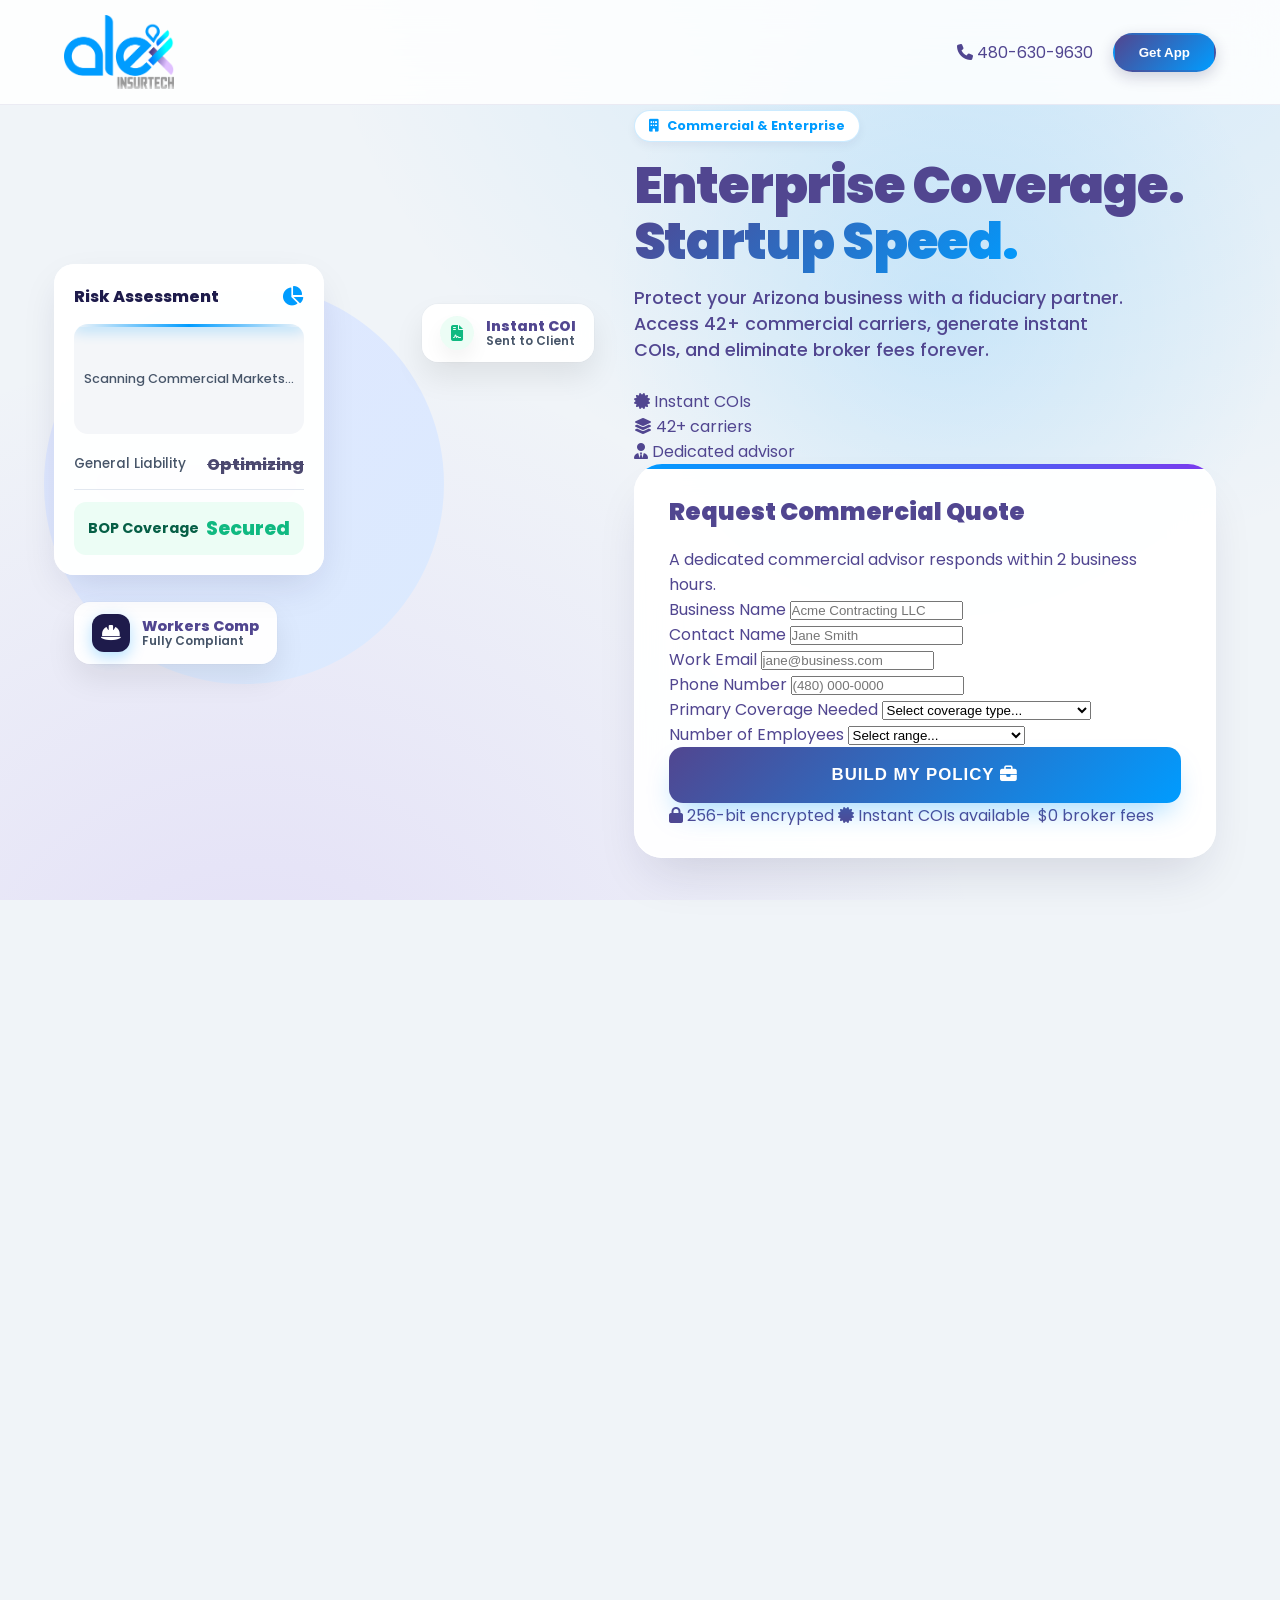
==== commit 371de684: "Add files via upload" ====
--- a/commercial.html
+++ b/commercial.html
@@ -3,613 +3,539 @@
 <head>
     <meta charset="UTF-8">
     <meta name="viewport" content="width=device-width, initial-scale=1.0, maximum-scale=1.0, user-scalable=no">
-    
-    <title>Alex Insurtech | Modern Commercial Insurance</title>
+    <title>Alex Insurtech | Modern Commercial Insurance Arizona</title>
     <meta name="description" content="Commercial insurance for modern Arizona businesses. BOP, Workers Comp, Liability, and Cyber. Instant COIs, zero broker fees.">
-    
     <link href="https://fonts.googleapis.com/css2?family=Poppins:wght@300;400;500;600;700;800;900&display=swap" rel="stylesheet">
     <link href="https://cdnjs.cloudflare.com/ajax/libs/font-awesome/6.4.0/css/all.min.css" rel="stylesheet">
-
     <link rel="shortcut icon" href="./assets/favicon.ico" type="image/x-icon">
     <link rel="stylesheet" href="./css/style.css">
-
-    <style>
-        /* =========================================
-           HERO B2B FORM STYLES
-           ========================================= */
-        .form-row { display: flex; gap: 10px; margin-bottom: 10px; }
-        .form-row .form-input { width: 50%; margin-bottom: 0; }
-        select.form-input { 
-            appearance: none; 
-            background-image: url("data:image/svg+xml;charset=US-ASCII,%3Csvg%20xmlns%3D%22http%3A%2F%2Fwww.w3.org%2F2000%2Fsvg%22%20width%3D%22292.4%22%20height%3D%22292.4%22%3E%3Cpath%20fill%3D%22%231E1B4B%22%20d%3D%22M287%2069.4a17.6%2017.6%200%200%200-13-5.4H18.4c-5%200-9.3%201.8-12.9%205.4A17.6%2017.6%200%200%200%200%2082.2c0%205%201.8%209.3%205.4%2012.9l128%20127.9c3.6%203.6%207.8%205.4%2012.8%205.4s9.2-1.8%2012.8-5.4L287%2095c3.5-3.5%205.4-7.8%205.4-12.8%200-5-1.9-9.2-5.5-12.8z%22%2F%3E%3C%2Fsvg%3E"); 
-            background-repeat: no-repeat; background-position: right 15px top 50%; background-size: 12px auto; cursor: pointer;
-        }
-        @media(max-width: 600px){
-            .form-row { flex-direction: column; gap: 10px; }
-            .form-row .form-input { width: 100%; }
-        }
-
-        /* =========================================
-           COMMERCIAL LOGO WALL (GREYSCALE TO COLOR)
-           ========================================= */
-        .commercial-logo-wall {
-            background-color: #FFFFFF;
-            border-top: 1px solid rgba(0,0,0,0.03);
-            border-bottom: 1px solid rgba(0,0,0,0.03);
-        }
-        .logo-wall-grid {
-            display: grid;
-            grid-template-columns: repeat(auto-fill, minmax(140px, 1fr));
-            gap: 20px;
-            align-items: center;
-            justify-content: center;
-        }
-        .logo-item {
-            display: flex; align-items: center; justify-content: center;
-            height: 80px; padding: 15px; background: #FFFFFF;
-            border: 1px solid transparent; border-radius: 16px;
-            transition: all 0.4s ease; 
-        }
-        .carrier-logo-img {
-            max-height: 40px; max-width: 100%; object-fit: contain; 
-            filter: grayscale(100%); opacity: 0.5; transition: all 0.4s ease; 
-        }
-        .logo-item:hover {
-            background: #F8FAFC; border-color: #E2E8F0; 
-            transform: translateY(-5px); box-shadow: 0 10px 20px rgba(0, 0, 0, 0.03);
-        }
-        .logo-item:hover .carrier-logo-img { filter: grayscale(0%); opacity: 1; }
-
-        @media (max-width: 992px) {
-            .logo-wall-grid { grid-template-columns: repeat(auto-fill, minmax(120px, 1fr)); gap: 15px; }
-            .logo-item { height: 75px; }
-            .carrier-logo-img { max-height: 35px; }
-        }
-        @media (max-width: 600px) {
-            .logo-wall-grid { grid-template-columns: repeat(auto-fill, minmax(100px, 1fr)); gap: 10px; }
-            .logo-item { height: 65px; padding: 10px; border-radius: 12px; }
-            .carrier-logo-img { max-height: 30px; }
-        }
-    </style>
+    <link rel="stylesheet" href="./css/commercial.css">
 </head>
 <body>
 
-    <nav>
-        <div class="container nav-inner">
-            <a href="https://alexai.cloud/" class="logo"><img class="logo-main" src="./assets/logo-alex-main.png" alt="Alex AI"></a>
-            <div class="nav-actions">
-                <button class="btn-nav" onclick="openModal()">Get App</button>
-            </div>
-        </div>
-    </nav>
-
-    <section class="hero">
-        <div class="container hero-grid">
-            
-            <div class="fade-up visible">
-                <div class="hero-badge"><i class="fa-solid fa-building"></i> Commercial & Enterprise</div>
-                <h1 class="hero-title">Enterprise Coverage.<span class="grad-text"> Startup Speed.</span></h1>
-                <p class="hero-sub">Protect your Arizona business with a fiduciary partner. Access 42+ commercial carriers, generate instant COIs, and eliminate broker fees forever.</p>
-                
-                <div class="quote-widget">
-                    <h3 style="font-size: 1.3rem; margin-bottom: 12px;">Request Commercial Quote</h3>
-                    <form id="quoteForm">
-                        <div class="form-row">
-                            <input type="text" class="form-input" placeholder="Business Name" required>
-                            <input type="text" class="form-input" placeholder="Contact Name" required>
+<!-- ===== NAV ===== -->
+<nav>
+    <div class="container nav-inner">
+        <a href="https://alexai.cloud/" class="logo"><img class="logo-main" src="./assets/logo-alex-main.png" alt="Alex AI"></a>
+        <div class="nav-actions">
+            <a href="tel:4806309630" class="cm-nav-phone"><i class="fa-solid fa-phone"></i> 480-630-9630</a>
+            <button class="btn-nav" onclick="openModal()">Get App</button>
+        </div>
+    </div>
+</nav>
+
+<!-- ===== HERO ===== -->
+<section class="hero">
+    <div class="container hero-grid cm-hero-reversed">
+
+        <!-- VISUAL LEFT -->
+        <div class="visual-wrapper fade-up visible">
+            <div class="visual-bg-circle"></div>
+            <img src="./assets/render-foodtruck-1.png" class="car-model" alt="Commercial Business">
+            <div class="premium-scanner-card cm-scanner-flip">
+                <div class="psc-header">
+                    <span class="psc-title">Risk Assessment</span>
+                    <i class="fa-solid fa-chart-pie psc-icon"></i>
+                </div>
+                <div class="psc-screen"><div class="psc-scan-line"></div>Scanning Commercial Markets...</div>
+                <div class="psc-row"><span class="psc-label">General Liability</span><span class="psc-strike">Optimizing</span></div>
+                <div class="psc-highlight"><span class="psc-hl-label">BOP Coverage</span><span class="psc-hl-val">Secured</span></div>
+            </div>
+            <div class="float-stat fs-1 cm-fs1">
+                <div class="stat-icon"><i class="fa-solid fa-file-contract"></i></div>
+                <div class="stat-text"><h4>Instant COI</h4><p>Sent to Client</p></div>
+            </div>
+            <div class="float-stat fs-2 cm-fs2">
+                <div class="stat-icon" style="background:#1E1B4B;"><i class="fa-solid fa-hard-hat"></i></div>
+                <div class="stat-text"><h4>Workers Comp</h4><p>Fully Compliant</p></div>
+            </div>
+        </div>
+
+        <!-- CTA RIGHT -->
+        <div class="fade-up visible" style="transition-delay:0.15s;">
+            <div class="hero-badge"><i class="fa-solid fa-building"></i> Commercial &amp; Enterprise</div>
+            <h1 class="hero-title">Enterprise Coverage.<span class="grad-text"> Startup Speed.</span></h1>
+            <p class="hero-sub">Protect your Arizona business with a fiduciary partner. Access 42+ commercial carriers, generate instant COIs, and eliminate broker fees forever.</p>
+
+            <div class="cm-trust-pills">
+                <div class="trust-pill"><i class="fa-solid fa-certificate"></i> Instant COIs</div>
+                <div class="trust-pill"><i class="fa-solid fa-layer-group"></i> 42+ carriers</div>
+                <div class="trust-pill"><i class="fa-solid fa-user-tie"></i> Dedicated advisor</div>
+            </div>
+
+            <div class="quote-widget">
+                <h3>Request Commercial Quote</h3>
+                <p class="cm-widget-sub">A dedicated commercial advisor responds within 2 business hours.</p>
+                <form id="quoteForm" class="cm-lead-form">
+                    <div class="cm-form-row">
+                        <div class="cm-form-group">
+                            <label class="cm-label">Business Name</label>
+                            <input type="text" name="business_name" placeholder="Acme Contracting LLC" class="cm-input" required>
                         </div>
-                        <div class="form-row">
-                            <input type="email" class="form-input" placeholder="Work Email" required>
-                            <input type="tel" class="form-input" placeholder="Phone Number" 
-                                   inputmode="numeric" oninput="this.value = this.value.replace(/[^0-9]/g, '')" 
-                                   minlength="10" maxlength="10" required>
+                        <div class="cm-form-group">
+                            <label class="cm-label">Contact Name</label>
+                            <input type="text" name="contact_name" placeholder="Jane Smith" class="cm-input" required>
                         </div>
-                        <select class="form-input" style="margin-bottom: 10px;" required>
-                            <option value="" disabled selected>Primary Coverage Needed</option>
+                    </div>
+                    <div class="cm-form-row">
+                        <div class="cm-form-group">
+                            <label class="cm-label">Work Email</label>
+                            <input type="email" name="email" placeholder="jane@business.com" class="cm-input" required>
+                        </div>
+                        <div class="cm-form-group">
+                            <label class="cm-label">Phone Number</label>
+                            <input type="tel" name="phone" placeholder="(480) 000-0000" class="cm-input" required>
+                        </div>
+                    </div>
+                    <div class="cm-form-group">
+                        <label class="cm-label">Primary Coverage Needed</label>
+                        <select name="coverage_type" class="cm-input cm-select" required>
+                            <option value="" disabled selected>Select coverage type...</option>
                             <option value="bop">Business Owner's Policy (BOP)</option>
                             <option value="gl">General Liability</option>
                             <option value="wc">Workers Compensation</option>
                             <option value="auto">Commercial Auto / Fleet</option>
                             <option value="cyber">Cyber Liability</option>
-                            <option value="prof">Professional Liability (E&O)</option>
+                            <option value="prof">Professional Liability (E&amp;O)</option>
                             <option value="umbrella">Commercial Umbrella</option>
                             <option value="bond">Surety Bond</option>
                             <option value="flood">Commercial Flood</option>
                             <option value="property">Commercial Property</option>
                         </select>
-                        <button type="submit" class="btn-main" style="margin-top: 5px;">Build My Policy <i class="fa-solid fa-briefcase"></i></button>
-                    </form>
-                    <div style="text-align:center; font-size:0.8rem; color:var(--text-secondary); margin-top:15px; display:flex; align-items:center; justify-content:center; gap:6px; font-weight: 500;">
-                        <i class="fa-solid fa-certificate" style="color:var(--alex-blue); font-size: 1.1rem;"></i> Instant COIs Available
                     </div>
-                </div>
-            </div>
-            
-            <div class="visual-wrapper fade-up visible" style="transition-delay: 0.2s;">
-                <div class="visual-bg-circle"></div>
-                <img src="./assets/render-foodtruck-1.png" class="car-model" alt="Commercial Building">
-                
-                <div class="premium-scanner-card">
-                    <div class="psc-header">
-                        <span class="psc-title">Risk Assessment</span>
-                        <i class="fa-solid fa-chart-pie psc-icon"></i>
+                    <div class="cm-form-group">
+                        <label class="cm-label">Number of Employees</label>
+                        <select name="employees" class="cm-input cm-select">
+                            <option value="" disabled selected>Select range...</option>
+                            <option value="1">Just me (solo / freelancer)</option>
+                            <option value="2-5">2 - 5 employees</option>
+                            <option value="6-20">6 - 20 employees</option>
+                            <option value="21-50">21 - 50 employees</option>
+                            <option value="51+">51+ employees</option>
+                        </select>
                     </div>
-                    <div class="psc-screen">
-                        <div class="psc-scan-line"></div>
-                        Scanning Commercial Markets...
-                    </div>
-                    <div class="psc-row">
-                        <span class="psc-label">General Liability</span>
-                        <span class="psc-strike">Optimizing</span>
-                    </div>
-                    <div class="psc-highlight">
-                        <span class="psc-hl-label">BOP Coverage</span>
-                        <span class="psc-hl-val">Secured</span>
-                    </div>
-                </div>
-
-                <div class="float-stat fs-1">
-                    <div class="stat-icon"><i class="fa-solid fa-file-contract"></i></div>
-                    <div class="stat-text">
-                        <h4>Instant COI</h4>
-                        <p>Sent to Client</p>
-                    </div>
-                </div>
-                
-                <div class="float-stat fs-2">
-                    <div class="stat-icon" style="background:#1E1B4B;"><i class="fa-solid fa-hard-hat"></i></div>
-                    <div class="stat-text">
-                        <h4>Workers Comp</h4>
-                        <p>Fully Compliant</p>
-                    </div>
-                </div>
-            </div>
-            
-        </div>
-    </section>
-
-    <section class="commercial-logo-wall section-py fade-up">
-        <div class="container">
-            
-            <div style="text-align:center; max-width: 650px; margin: 0 auto 60px;">
-                <span class="hero-badge"><i class="fa-solid fa-network-wired"></i> A-Rated Infrastructure</span>
-                <h2 style="font-size: 2.8rem; font-weight: 900; color: var(--alex-mid); line-height: 1.1; margin-bottom: 20px; letter-spacing: -1px;">
-                    Elite underwriting on demand.
-                </h2>
-                <p style="font-size: 1.1rem; color: var(--text-secondary); line-height: 1.6; font-weight: 500;">
-                    Access 42+ specialized commercial markets instantly through our intelligent platform. We only partner with A-rated carriers.
-                </p>
-            </div>
-
-            <div class="logo-wall-grid">
-                <div class="logo-item"><img src="./assets/logo-alchemy.png" alt="Alchemy" class="carrier-logo-img"></div>
-                <div class="logo-item"><img src="./assets/logo-amtrust.png" alt="AmTrust" class="carrier-logo-img"></div>
-                <div class="logo-item"><img src="./assets/logo-attune.png" alt="Attune" class="carrier-logo-img"></div>
-                <div class="logo-item"><img src="./assets/logo-berxi.png" alt="Berxi" class="carrier-logo-img"></div>
-                <div class="logo-item"><img src="./assets/logo-biberk.png" alt="biBerk" class="carrier-logo-img"></div>
-                <div class="logo-item"><img src="./assets/logo-blitz.png" alt="Blitz" class="carrier-logo-img"></div>
-                <div class="logo-item"><img src="./assets/logo-bristol-west.png" alt="Bristol West" class="carrier-logo-img"></div>
-                <div class="logo-item"><img src="./assets/logo-chubb.png" alt="Chubb Commercial" class="carrier-logo-img"></div>
-                <div class="logo-item"><img src="./assets/logo-colonial.png" alt="Colonial Surety" class="carrier-logo-img"></div>
-                <div class="logo-item"><img src="./assets/logo-coterie.png" alt="Coterie" class="carrier-logo-img"></div>
-                <div class="logo-item"><img src="./assets/logo-coverwhale.png" alt="Cover Whale" class="carrier-logo-img"></div>
-                <div class="logo-item"><img src="./assets/logo-cowbell.png" alt="Cowbell" class="carrier-logo-img"></div>
-                <div class="logo-item"><img src="./assets/logo-crosscover.png" alt="CrossCover" class="carrier-logo-img"></div>
-                <div class="logo-item"><img src="./assets/logo-employers.png" alt="Employers" class="carrier-logo-img"></div>
-                <div class="logo-item"><img src="./assets/logo-first.png" alt="First Insurance" class="carrier-logo-img"></div>
-                <div class="logo-item"><img src="./assets/logo-foxquilt.png" alt="Foxquilt" class="carrier-logo-img"></div>
-                <div class="logo-item"><img src="./assets/logo-great-american.png" alt="Great American" class="carrier-logo-img"></div>
-                <div class="logo-item"><img src="./assets/logo-greenshield.png" alt="Green Shield Risk" class="carrier-logo-img"></div>
-                <div class="logo-item"><img src="./assets/logo-hanover.png" alt="Hanover" class="carrier-logo-img"></div>
-                <div class="logo-item"><img src="./assets/logo-hiscox.png" alt="Hiscox" class="carrier-logo-img"></div>
-                <div class="logo-item"><img src="./assets/logo-insur-fi.png" alt="Insur-Fi" class="carrier-logo-img"></div>
-                <div class="logo-item"><img src="./assets/logo-isc.png" alt="ISC" class="carrier-logo-img"></div>
-                <div class="logo-item"><img src="./assets/logo-lio.png" alt="LIO" class="carrier-logo-img"></div>
-                <div class="logo-item"><img src="./assets/logo-mgt.png" alt="MGT" class="carrier-logo-img"></div>
-                <div class="logo-item"><img src="./assets/logo-neptune.png" alt="Neptune" class="carrier-logo-img"></div>
-                <div class="logo-item"><img src="./assets/logo-ergo-next.png" alt="Ergo Next" class="carrier-logo-img"></div>
-                <div class="logo-item"><img src="./assets/logo-nirvana.png" alt="Nirvana" class="carrier-logo-img"></div>
-                <div class="logo-item"><img src="./assets/logo-palomar.png" alt="Palomar Specialty" class="carrier-logo-img"></div>
-                <div class="logo-item"><img src="./assets/logo-pathpoint.png" alt="Pathpoint" class="carrier-logo-img"></div>
-                <div class="logo-item"><img src="./assets/logo-pouch.png" alt="Pouch Insurance" class="carrier-logo-img"></div>
-                <div class="logo-item"><img src="./assets/logo-propeller.png" alt="Propeller" class="carrier-logo-img"></div>
-                <div class="logo-item"><img src="./assets/logo-rainbow.png" alt="Rainbow" class="carrier-logo-img"></div>
-                <div class="logo-item"><img src="./assets/logo-rli.png" alt="RLI" class="carrier-logo-img"></div>
-                <div class="logo-item"><img src="./assets/logo-rli-surety.png" alt="RLI Surety" class="carrier-logo-img"></div>
-                <div class="logo-item"><img src="./assets/logo-ses.png" alt="SES Risk Solutions" class="carrier-logo-img"></div>
-                <div class="logo-item"><img src="./assets/logo-simply.png" alt="Simply Business" class="carrier-logo-img"></div>
-                <div class="logo-item"><img src="./assets/logo-skywatch.png" alt="Skywatch.ai" class="carrier-logo-img"></div>
-                <div class="logo-item"><img src="./assets/logo-slice.png" alt="Slice" class="carrier-logo-img"></div>
-                <div class="logo-item"><img src="./assets/logo-thimble.png" alt="Thimble" class="carrier-logo-img"></div>
-                <div class="logo-item"><img src="./assets/logo-three.png" alt="THREE" class="carrier-logo-img"></div>
-                <div class="logo-item"><img src="./assets/logo-tokiomarine.png" alt="Tokio Marine" class="carrier-logo-img"></div>
-                <div class="logo-item"><img src="./assets/logo-vacant-express.png" alt="Vacant Express" class="carrier-logo-img"></div>
-            </div>
-
-        </div>
-    </section>
-
-    <section class="section-py container fade-up">
-        <span class="hero-badge"><i class="fa-solid fa-champagne-glasses"></i> Out With The Old, In With The New</span>
-
-        <h2 style="text-align:center; font-size:3.5rem; font-weight:900; margin-bottom:60px; color:var(--alex-mid);">From Chaos to Clarity</h2>
-        <div class="evo-grid">
-            
-            <div class="evo-old">
-                <div class="dirt-overlay"></div>
-                <div class="cracks-overlay"></div>
-                <div class="floating-dust"></div>
-                <div class="cobweb cobweb-left"></div>
-                <div class="cobweb cobweb-right"></div>
-                <div class="hanging-spider"><i class="fa-solid fa-spider"></i></div>
-
-                <div class="dino-visual-container">
-                    <i class="fa-solid fa-folder-open trash-item t-folder"></i>
-                    <i class="fa-solid fa-file-contract trash-item t-contract"></i>
-                    <i class="fa-solid fa-print trash-item t-floppy"></i> 
-                    <i class="fa-solid fa-scroll trash-item t-scroll"></i>
-                    <i class="fa-solid fa-bone trash-item t-bone-1"></i>
-                    <i class="fa-solid fa-bone trash-item t-bone-2"></i>
-
-                    <svg class="retro-dino-fossil" xmlns="http://www.w3.org/2000/svg" viewBox="0 0 24 24">
-                        <path fill="currentColor" d="M12 0h8v2h2v4h2v2h-2v2h-2v2h-4v-2h-2v2H8v-2H6v2H2v-2H0V6h2V4h2V2h8V0zm4 4h-2v2h2V4z M9 14h6v2H9v-2zm1 2h4v2h-4v-2zm-2 2h8v2H8v-2zm2 2h4v2h-4v-2z"/>
-                        <rect x="14" y="4" width="2" height="2" fill="rgba(0,0,0,0.4)"/>
-                        <rect x="20" y="8" width="2" height="2" fill="rgba(0,0,0,0.4)"/>
+                    <button type="submit" class="btn-main cm-submit-btn">
+                        Build My Policy <i class="fa-solid fa-briefcase"></i>
+                    </button>
+                </form>
+                <div class="cm-security-row">
+                    <span><i class="fa-solid fa-lock"></i> 256-bit encrypted</span>
+                    <span><i class="fa-solid fa-certificate"></i> Instant COIs available</span>
+                    <span><i class="fa-solid fa-ban-dollar"></i> $0 broker fees</span>
+                </div>
+            </div>
+        </div>
+    </div>
+</section>
+
+<!-- ===== TRUST BAR ===== -->
+<section class="cm-trust-bar fade-up">
+    <div class="container cm-trust-inner">
+        <div class="cm-trust-stat"><div class="cm-ts-num">42+</div><div class="cm-ts-lbl">Elite commercial carriers</div></div>
+        <div class="cm-trust-div"></div>
+        <div class="cm-trust-stat"><div class="cm-ts-num">$0</div><div class="cm-ts-lbl">Broker fees ever</div></div>
+        <div class="cm-trust-div"></div>
+        <div class="cm-trust-stat"><div class="cm-ts-num">Instant</div><div class="cm-ts-lbl">COI generation</div></div>
+        <div class="cm-trust-div"></div>
+        <div class="cm-trust-stat"><div class="cm-ts-num">4.9 &#9733;</div><div class="cm-ts-lbl">Business owner rating</div></div>
+        <div class="cm-trust-div"></div>
+        <div class="cm-trust-stat"><div class="cm-ts-num">2 hrs</div><div class="cm-ts-lbl">Advisor response time</div></div>
+    </div>
+</section>
+
+<!-- ===== HOW IT WORKS ===== -->
+<section class="section-py cm-how fade-up">
+    <div class="container">
+        <div class="cm-section-header">
+            <span class="hero-badge"><i class="fa-solid fa-map-signs"></i> Simple Process</span>
+            <h2 class="cm-section-title">From Application to Bound Policy Fast</h2>
+            <p class="cm-section-sub">Commercial insurance doesn't have to be a weeks-long ordeal. Our streamlined process gets you covered without the bureaucracy.</p>
+        </div>
+        <div class="cm-steps">
+            <div class="cm-step">
+                <div class="cm-step-num">01</div>
+                <div class="cm-step-icon">
+                    <svg viewBox="0 0 80 80" fill="none">
+                        <circle cx="40" cy="40" r="36" fill="#EEF2FF" stroke="#C7D2FE" stroke-width="1.5"/>
+                        <rect x="22" y="26" width="36" height="28" rx="5" fill="#6366F1" opacity="0.12" stroke="#6366F1" stroke-width="2"/>
+                        <rect x="28" y="33" width="10" height="2.5" rx="1.2" fill="#6366F1"/>
+                        <rect x="28" y="38" width="18" height="2.5" rx="1.2" fill="#6366F1" opacity="0.6"/>
+                        <rect x="28" y="43" width="14" height="2.5" rx="1.2" fill="#6366F1" opacity="0.4"/>
+                        <circle cx="57" cy="25" r="10" fill="#009CFF"/>
+                        <path d="M52 25 L56 29 L63 21" stroke="white" stroke-width="2" stroke-linecap="round"/>
                     </svg>
-
-                    <i class="fa-solid fa-box-archive trash-item t-archive"></i>
-                    <i class="fa-solid fa-fax trash-item t-fax"></i>
-                    <i class="fa-solid fa-hourglass-end trash-item t-clock"></i>
-                    <i class="fa-solid fa-pencil trash-item t-pencil"></i>
-                    <i class="fa-solid fa-paperclip trash-item t-clip"></i>
-                </div>
-                
-                <div style="position: relative; z-index: 5;">
-                    <h3 class="dino-title">The "Dinosaur" Way</h3>
-                    <ul class="dino-list">
-                        <li><i class="fa-solid fa-xmark"></i> Waiting days for a quote</li>
-                        <li><i class="fa-solid fa-xmark"></i> 20-page paper applications</li>
-                        <li><i class="fa-solid fa-xmark"></i> Calling agents for every COI</li>
-                        <li><i class="fa-solid fa-xmark"></i> Hidden 15% agency fees</li>
-                    </ul>
-                </div>
-            </div>
-
-            <div class="evo-new">
-                <div class="pro-glow"></div>
-                <div class="image-container-pro">
-                    <img src="./assets/mock-up-2.png" alt="Alex APP" class="full-mockup-img">
-                </div>
-                <div style="position: relative; z-index: 2;">
-                    <h3 style="font-size:2.2rem; font-weight:900; margin-bottom:20px; text-shadow: 0 5px 15px rgba(0,0,0,0.2);">The Alex Standard</h3>
-                    <ul class="alex-list">
-                        <li><i class="fa-solid fa-circle-check"></i> Instant Digital Quotes</li>
-                        <li><i class="fa-solid fa-circle-check"></i> Smart Form Onboarding</li>
-                        <li><i class="fa-solid fa-circle-check"></i> Self-Serve COI Portal</li>
-                        <li><i class="fa-solid fa-circle-check"></i> Transparent Wholesale Rates</li>
-                    </ul>
-                </div>
-            </div>
-            
-        </div>
-    </section>
-
-    <section class="neuro-section fade-up">
-        <div class="neuro-glow"></div>
-        
-        <div class="container" style="position: relative; z-index: 10;">
-            <div class="neuro-header text-center">
-            <span class="hero-badge"><i class="fa-solid fa-crown"></i> The Elite Advantage</span>
-                <h2 class="neuro-title" style="text-align:center">Business Insurance.<br>Without the Bureaucracy.</h2>
-                <p class="neuro-sub">We transformed the slow, painful process of commercial insurance into a fast, transparent, and highly optimized digital experience.</p>
-            </div>
-
-            <div class="neuro-grid">
-                
-                <div class="n-card">
-                    <div class="n-card-visual">
-                        <div class="radar-container">
-                            <div class="radar-grid"></div>
-                            <div class="radar-laser"></div>
-                            <div class="radar-dot d-1"></div>
-                            <div class="radar-dot d-2"></div>
-                            <div class="radar-dot d-3"></div>
-                        </div>
-                    </div>
-                    <div class="n-card-body">
-                        <h3>Full Stack Protection</h3>
-                        <p>From a standard Business Owner's Policy (BOP) and Workers Comp, to specialized Cyber Liability and Surety Bonds. We build a fortress around your operations.</p>
-                    </div>
-                </div>
-
-                <div class="n-card n-card-tall">
-                    <div class="n-card-visual visual-graph">
-                        <div class="graph-box">
-                            <div class="bar-group">
-                                <div class="bar-label">Brokers</div>
-                                <div class="bar bar-old">
-                                    <div class="fee-chunk">Agency Fees</div>
-                                </div>
-                            </div>
-                            <div class="bar-group">
-                                <div class="bar-label" style="color: var(--alex-blue);">Alex AI</div>
-                                <div class="bar bar-new"></div>
-                            </div>
-                        </div>
-                    </div>
-                    <div class="n-card-body">
-                        <h3>Zero Broker Fees</h3>
-                        <p>Commercial brokers are notorious for tacking on massive agency fees and hiding commissions. We offer radical transparency and charge $0 in broker fees. You get pure, wholesale rates.</p>
-                    </div>
-                </div>
-
-                <div class="n-card">
-                    <div class="n-card-visual visual-pulse">
-                        <div class="pulse-ring pr-1"></div>
-                        <div class="pulse-ring pr-2"></div>
-                        <div class="pulse-core"><i class="fa-solid fa-certificate"></i></div>
-                    </div>
-                    <div class="n-card-body">
-                        <h3>Instant COI Generation</h3>
-                        <p>Never lose out on a contract because you're waiting on your agent. Our digital platform allows you to generate and email Certificates of Insurance (COI) to your clients 24/7, instantly.</p>
-                    </div>
-                </div>
-
-            </div>
-        </div>
-    </section>
-
-    <section class="section-py container fade-up">
-        <div style="text-align:center; max-width: 700px; margin: 0 auto 60px;">
-            <span class="hero-badge"><i class="fa-solid fa-code-compare"></i> The New Standard</span>
-            <h2 style="font-size:3.5rem; font-weight:900; margin-bottom:20px; color:var(--alex-mid); letter-spacing:-1px;">Night and Day.</h2>
-            <p style="font-size:1.1rem; color:var(--text-secondary); line-height:1.6; font-weight:500;">See why contractors, retailers, and tech startups in Arizona are switching to Alex Insurtech.</p>
-        </div>
-
-        <div class="matrix-container">
-            
-            <div class="matrix-header">
-                <div class="m-head-old">Traditional Agency</div>
-                <div class="m-head-new"><i class="fa-solid fa-building-shield"></i> Alex Commercial</div>
-            </div>
-
-            <div class="matrix-row">
-                <div class="matrix-label"><div class="m-icon"><i class="fa-solid fa-certificate"></i></div> COI Issuance</div>
-                <div class="matrix-content">
-                    <div class="matrix-old">24-48 Hours</div>
-                    <div class="matrix-new"><i class="fa-solid fa-check text-green"></i> Instant / On-Demand</div>
-                </div>
-            </div>
-
-            <div class="matrix-row">
-                <div class="matrix-label"><div class="m-icon"><i class="fa-solid fa-money-bill-wave"></i></div> Broker Fees</div>
-                <div class="matrix-content">
-                    <div class="matrix-old">Up to 20% + Fees</div>
-                    <div class="matrix-new"><i class="fa-solid fa-check text-green"></i> $0.00 Forever*</div>
-                </div>
-            </div>
-
-            <div class="matrix-row">
-                <div class="matrix-label"><div class="m-icon"><i class="fa-solid fa-file-pdf"></i></div> Application Process</div>
-                <div class="matrix-content">
-                    <div class="matrix-old">Long Paper PDFs</div>
-                    <div class="matrix-new"><i class="fa-solid fa-check text-green"></i> Streamlined Digital</div>
-                </div>
-            </div>
-
-            <div class="matrix-row">
-                <div class="matrix-label"><div class="m-icon"><i class="fa-solid fa-magnifying-glass-chart"></i></div> Market Access</div>
-                <div class="matrix-content">
-                    <div class="matrix-old">Limited (2-3 Carriers)</div>
-                    <div class="matrix-new"><i class="fa-solid fa-check text-green"></i> 42+ Elite Carriers</div>
-                </div>
-            </div>
-
-            <div class="matrix-row">
-                <div class="matrix-label"><div class="m-icon"><i class="fa-solid fa-user-tie"></i></div> Account Support</div>
-                <div class="matrix-content">
-                    <div class="matrix-old">9-5 Phone Calls</div>
-                    <div class="matrix-new"><i class="fa-solid fa-check text-green"></i> Dedicated Fiduciary</div>
-                </div>
-            </div>
-
-            <div class="matrix-cta-row">
-                <div class="matrix-label hide-mobile"></div>
-                <div class="matrix-content" style="background: transparent; border: none; box-shadow: none;">
-                    <div class="matrix-old hide-mobile" style="background: transparent; border: none;"></div>
-                    <div style="flex: 1.3; text-align: center; padding-top: 15px;">
-                        <button class="btn-main" onclick="document.getElementById('quoteForm').scrollIntoView({behavior:'smooth'})">Upgrade My Business <i class="fa-solid fa-arrow-right"></i></button>
-                    </div>
-                </div>
-            </div>
-
-            <div class="matrix-disclaimer">
-                <p><strong>* The Self-Managed Guarantee:</strong> As long as you generate, manage, and purchase your policy digitally through the Alex platform, you will never pay an agency or broker fee. If you choose to finalize your policy through one of our licensed human partners for complex risk assessment, a standard broker fee may apply, clearly itemized on your final receipt.</p>
-            </div>
-
-        </div>
-    </section>
-
-    <section class="section-py container fade-up">
-        <span class="hero-badge"><i class="fa-solid fa-circle-question"></i> FAQ</span>
-        <h2 style="text-align:center; font-size:3.5rem; font-weight:900; margin-bottom:60px; color:var(--alex-mid);">Questions?</h2>
-        <div class="faq-box">
-            <div class="faq-item" onclick="this.classList.toggle('active')">
-                <div class="faq-q">What is a BOP and do I need one? <i class="fa-solid fa-chevron-down"></i></div>
-                <div class="faq-a">A Business Owner's Policy (BOP) combines General Liability and Commercial Property insurance into one package. It is usually the most cost-effective way for small to medium businesses to get broad protection against lawsuits, injuries, and property damage.</div>
-            </div>
-            <div class="faq-item" onclick="this.classList.toggle('active')">
-                <div class="faq-q">Do you handle Workers Compensation in Arizona? <i class="fa-solid fa-chevron-down"></i></div>
-                <div class="faq-a">Yes. We work with carriers like Employers and biBerk to provide fast, compliant Workers Compensation policies that protect your employees and meet all Arizona state legal requirements.</div>
-            </div>
-            <div class="faq-item" onclick="this.classList.toggle('active')">
-                <div class="faq-q">How fast can I get a Certificate of Insurance (COI) for a job? <i class="fa-solid fa-chevron-down"></i></div>
-                <div class="faq-a">Once your policy is bound, you can generate and email COIs instantly through our digital client portal, 24/7. You don't have to wait for an agent to open their office to secure your next contract.</div>
-            </div>
-            <div class="faq-item" onclick="this.classList.toggle('active')">
-                <div class="faq-q">Do you cover independent contractors and freelancers? <i class="fa-solid fa-chevron-down"></i></div>
-                <div class="faq-a">Absolutely. Whether you are an IT consultant needing Professional Liability (E&O), an artisan contractor needing General Liability, or a real estate investor managing properties, our massive network of 42+ carriers has a tailored solution for your specific risk.</div>
-            </div>
-        </div>
-    </section>
-
-    <footer class="funnel-footer fade-up">
-        <div class="container footer-content">
-            <img src="./assets/logo-alex-main.png" alt="Alex AI Insurtech" class="footer-logo">
-            
-            <p class="footer-disclaimer">
-                Alex Insurtech is a licensed commercial insurance platform. Coverages, exclusions, and discounts vary by carrier, industry classification, and loss history.
-            </p>
-            
-            <div class="footer-legal-text">
-                <a href="https://alexai.cloud/privacy-policy/">Privacy Policy</a>
-                <span class="dot-separator">•</span>
-                <a href="https://alexai.cloud/terms-conditions/">Terms of Service</a>
-            </div>
-            
-            <p class="footer-copyright">&copy; 2026 Alex Insurtech. All rights reserved.</p>
-        </div>
-    </footer>
-
-    <div class="modal-overlay" id="successModal" onclick="if(event.target===this)this.classList.remove('open')">
-        <div class="modal-content" style="max-width: 450px;">
-            <div class="close-btn" onclick="document.getElementById('successModal').classList.remove('open')">
-                <i class="fa-solid fa-xmark"></i>
-            </div>
-            
-            <div style="width:100px; height:100px; background:white; border-radius:28px; margin:0 auto 25px; display:flex; align-items:center; justify-content:center; box-shadow: 0 20px 50px -10px rgba(0, 156, 255, 0.3), 0 0 0 1px rgba(0,0,0,0.05);">
-                <img src="./assets/logo-alex-heart.png" alt="Alex AI Heart" style="width: 65px; height: auto; animation: pulse 2s infinite;">
-            </div>
-            
-            <h3 style="font-size:2rem; font-weight:900; color:var(--alex-mid); margin-bottom:15px; line-height: 1.2;">
-                Request Received!
-            </h3>
-            
-            <p style="color:var(--text-secondary); margin-bottom:35px; font-weight:500; font-size:1.05rem; line-height: 1.6;">
-                Thank you! Our underwriting system has received your business details. A dedicated commercial advisor will contact you shortly with your tailored market options.
-            </p>
-            
-            <button class="btn-main" style="padding: 15px; font-size: 1rem; width: 100%; box-shadow: 0 10px 25px rgba(0, 156, 255, 0.3);" onclick="document.getElementById('successModal').classList.remove('open')">
-                Got it, thanks!
+                </div>
+                <h3>Submit Your Request</h3>
+                <p>Fill out the quick form with your business details. Your industry, coverage needs, and employee count help us pre-screen the right markets immediately.</p>
+                <div class="cm-step-pill">~3 minutes</div>
+            </div>
+            <div class="cm-step-arrow"><i class="fa-solid fa-arrow-right"></i></div>
+            <div class="cm-step cm-step-featured">
+                <div class="cm-step-num">02</div>
+                <div class="cm-step-icon">
+                    <svg viewBox="0 0 80 80" fill="none">
+                        <circle cx="40" cy="40" r="36" fill="#ECFDF5" stroke="#A7F3D0" stroke-width="1.5"/>
+                        <circle cx="40" cy="38" r="14" fill="none" stroke="#10B981" stroke-width="2"/>
+                        <circle cx="40" cy="38" r="6" fill="#10B981" opacity="0.25"/>
+                        <circle cx="40" cy="38" r="3" fill="#10B981"/>
+                        <path d="M26 22 L40 30 L54 22" stroke="#10B981" stroke-width="1.5" stroke-linecap="round" opacity="0.5"/>
+                        <path d="M14 38 L26 38" stroke="#10B981" stroke-width="1.5" stroke-linecap="round" opacity="0.4"/>
+                        <path d="M54 38 L66 38" stroke="#10B981" stroke-width="1.5" stroke-linecap="round" opacity="0.4"/>
+                    </svg>
+                </div>
+                <div class="cm-featured-tag"><i class="fa-solid fa-user-tie"></i> Fiduciary Advisor</div>
+                <h3>Advisor Scans 42+ Markets</h3>
+                <p>Your dedicated commercial advisor reviews your risk profile across all 42+ carriers, identifies the best coverage structure, and contacts you within 2 business hours.</p>
+                <div class="cm-step-pill cm-step-pill-featured">Within 2 business hours</div>
+            </div>
+            <div class="cm-step-arrow"><i class="fa-solid fa-arrow-right"></i></div>
+            <div class="cm-step">
+                <div class="cm-step-num">03</div>
+                <div class="cm-step-icon">
+                    <svg viewBox="0 0 80 80" fill="none">
+                        <circle cx="40" cy="40" r="36" fill="#FFF7ED" stroke="#FED7AA" stroke-width="1.5"/>
+                        <rect x="24" y="26" width="32" height="28" rx="5" fill="#F97316" opacity="0.12" stroke="#F97316" stroke-width="2"/>
+                        <path d="M32 40 L37 45 L48 34" stroke="#F97316" stroke-width="2.5" stroke-linecap="round" stroke-linejoin="round"/>
+                        <path d="M30 33 L50 33" stroke="#F97316" stroke-width="1.5" stroke-linecap="round" opacity="0.4"/>
+                        <circle cx="58" cy="58" r="12" fill="#10B981"/>
+                        <path d="M52 58 L56 62 L64 54" stroke="white" stroke-width="2" stroke-linecap="round"/>
+                    </svg>
+                </div>
+                <h3>Bind &amp; Generate COIs</h3>
+                <p>Approve your policy digitally. The moment it binds, generate Certificates of Insurance on-demand — 24/7, with no agent required, directly to your clients.</p>
+                <div class="cm-step-pill">Instant COIs from day one</div>
+            </div>
+        </div>
+        <div class="cm-steps-cta">
+            <button class="btn-main cm-cta-btn" onclick="document.getElementById('quoteForm').scrollIntoView({behavior:'smooth'})">
+                Request My Quote <i class="fa-solid fa-briefcase"></i>
             </button>
         </div>
     </div>
-
-    <script>
-        function openModal() {
-            // Reutilizamos el modal de éxito para el botón de Nav (Client Portal) como demostración
-            document.getElementById('successModal').classList.add('open');
-        }
-
-        // Form Submission & Success Modal
-        document.getElementById('quoteForm').addEventListener('submit', (e) => {
-            e.preventDefault(); 
-            
-            let btn = document.querySelector('#quoteForm .btn-main');
-            let originalText = btn.innerHTML;
-            
-            btn.innerHTML = '<i class="fa-solid fa-circle-notch fa-spin"></i> Preparing Market Match...';
-            btn.style.opacity = '0.8';
-            btn.style.pointerEvents = 'none'; 
-            
-            setTimeout(() => {
-                btn.innerHTML = originalText;
-                btn.style.opacity = '1';
-                btn.style.pointerEvents = 'auto';
-                
-                document.getElementById('quoteForm').reset();
-                document.getElementById('successModal').classList.add('open');
-            }, 1800);
-        });
-
-        // Scroll Reveal
-        const observer = new IntersectionObserver((entries) => {
-            entries.forEach(entry => {
-                if (entry.isIntersecting) {
-                    entry.target.classList.add('visible');
-                }
-            });
-        }, { threshold: 0.15 });
-        document.querySelectorAll('.fade-up').forEach(el => observer.observe(el));
-
-        // =========================================
-        // SOCIAL PROOF: COMMERCIAL EDITION
-        // =========================================
-        function initSocialProof() {
-            if (document.getElementById('social-proof-container')) return;
-
-            const container = document.createElement('div');
-            container.id = 'social-proof-container';
-            document.body.appendChild(container);
-
-            const cities = ["Phoenix", "Scottsdale", "Mesa", "Chandler", "Gilbert", "Tucson", "Tempe", "Glendale"];
-            
-            // Foco en productos comerciales y negocios
-            const actions = [
-                { type: 'bop', icon: 'fa-store', color: 'linear-gradient(135deg, #10b981, #059669)', label: 'Retail Store Bound BOP' },
-                { type: 'wc', icon: 'fa-hard-hat', color: 'linear-gradient(135deg, #f59e0b, #d97706)', label: 'Contractor Secured W/C' },
-                { type: 'cyber', icon: 'fa-server', color: 'linear-gradient(135deg, #3b82f6, #06b6d4)', label: 'Tech Firm Added Cyber' },
-                { type: 'gl', icon: 'fa-shield', color: 'linear-gradient(135deg, #8b5cf6, #6d28d9)', label: 'Instant COI Generated' }
-            ];
-
-            function getRandom(arr) { return arr[Math.floor(Math.random() * arr.length)]; }
-            function getNum(min, max) { return Math.floor(Math.random() * (max - min + 1) + min); }
-
-            function createNotification() {
-                const item = getRandom(actions);
-                const city = getRandom(cities);
-                const savings = getNum(1200, 4500); 
-                const time = getNum(2, 20);
-
-                const toast = document.createElement('div');
-                toast.className = 'sp-card-tech';
-                
-                toast.innerHTML = `
-                    <div class="sp-aurora-border"></div>
-                    <div class="sp-shimmer-effect"></div>
-                    <div class="sp-glass-content">
-                        <div class="sp-icon-box" style="background: ${item.color}">
-                            <i class="fa-solid ${item.icon}"></i>
-                        </div>
-                        <div class="sp-info">
-                            <div class="sp-top-row">
-                                <span class="sp-type">${item.label}</span>
-                                <span class="sp-ago">${time}m ago</span>
-                            </div>
-                            <div class="sp-details">
-                                Protected in <strong>${city}, AZ</strong>
-                            </div>
-                            <div class="sp-saving-badge">
-                                <i class="fa-solid fa-arrow-trend-down"></i> Saved $${savings}/yr
-                            </div>
-                        </div>
-                        <button class="sp-close-btn" onclick="this.closest('.sp-card-tech').remove()"><i class="fa-solid fa-xmark"></i></button>
-                    </div>
-                `;
-
-                container.appendChild(toast);
-
-                requestAnimationFrame(() => {
-                    toast.classList.add('visible');
-                });
-
-                setTimeout(() => {
-                    toast.classList.remove('visible');
-                    setTimeout(() => toast.remove(), 600);
-                }, 7000); 
-            }
-
-            function loop() {
-                setTimeout(() => {
-                    createNotification();
-                    loop();
-                }, getNum(8000, 16000));
-            }
-            
-            setTimeout(loop, 4000);
-        }
-
-        document.addEventListener('DOMContentLoaded', initSocialProof);
-    </script>
+</section>
+
+<!-- ===== COVERAGE PRODUCTS ===== -->
+<section class="cm-products-section fade-up">
+    <div class="container">
+        <div class="cm-section-header">
+            <span class="hero-badge"><i class="fa-solid fa-shield-halved"></i> Full-Stack Protection</span>
+            <h2 class="cm-section-title">Every Coverage Your Business Needs</h2>
+            <p class="cm-section-sub">From the basics every Arizona business must have, to specialized lines for complex risks. We build the right combination for your operation.</p>
+        </div>
+        <div class="cm-products-grid">
+
+            <div class="cm-product-card cm-featured-card">
+                <div class="cm-product-icon" style="background:linear-gradient(135deg,#10B981,#059669);">
+                    <i class="fa-solid fa-store" style="color:#fff;"></i>
+                </div>
+                <span class="cm-product-tag" style="background:rgba(16,185,129,0.15);color:#059669;">Most Popular</span>
+                <h4>Business Owner's Policy (BOP)</h4>
+                <p>The #1 most cost-effective policy for small &amp; medium businesses. Combines General Liability + Commercial Property into one package — the foundation every business needs.</p>
+                <div class="cm-product-who">
+                    <span class="cm-who-tag">Retailers</span>
+                    <span class="cm-who-tag">Restaurants</span>
+                    <span class="cm-who-tag">Offices</span>
+                    <span class="cm-who-tag">Service businesses</span>
+                </div>
+            </div>
+
+            <div class="cm-product-card">
+                <div class="cm-product-icon" style="background:linear-gradient(135deg,#F59E0B,#D97706);">
+                    <i class="fa-solid fa-hard-hat" style="color:#fff;"></i>
+                </div>
+                <span class="cm-product-tag" style="background:rgba(245,158,11,0.1);color:#D97706;">Required by AZ Law</span>
+                <h4>Workers Compensation</h4>
+                <p>Legally required in Arizona for any business with employees. Covers medical bills and lost wages if an employee is injured on the job. Fast, compliant policies through Employers and biBerk.</p>
+                <div class="cm-product-who">
+                    <span class="cm-who-tag">Contractors</span>
+                    <span class="cm-who-tag">Landscapers</span>
+                    <span class="cm-who-tag">Restaurants</span>
+                    <span class="cm-who-tag">Any employer</span>
+                </div>
+            </div>
+
+            <div class="cm-product-card">
+                <div class="cm-product-icon" style="background:linear-gradient(135deg,#3B82F6,#06B6D4);">
+                    <i class="fa-solid fa-server" style="color:#fff;"></i>
+                </div>
+                <span class="cm-product-tag" style="background:rgba(59,130,246,0.1);color:#2563EB;">Fast Growing</span>
+                <h4>Cyber Liability</h4>
+                <p>A data breach or ransomware attack can cost a small business $200K+. Cyber liability covers breach response, legal costs, regulatory fines, and business interruption. No longer optional.</p>
+                <div class="cm-product-who">
+                    <span class="cm-who-tag">Tech companies</span>
+                    <span class="cm-who-tag">Healthcare</span>
+                    <span class="cm-who-tag">Retail &amp; e-com</span>
+                    <span class="cm-who-tag">Any data holder</span>
+                </div>
+            </div>
+
+            <div class="cm-product-card">
+                <div class="cm-product-icon" style="background:linear-gradient(135deg,#8B5CF6,#7C3AED);">
+                    <i class="fa-solid fa-scale-balanced" style="color:#fff;"></i>
+                </div>
+                <span class="cm-product-tag" style="background:rgba(139,92,246,0.1);color:#7C3AED;">Professional Services</span>
+                <h4>Professional Liability (E&amp;O)</h4>
+                <p>If a client claims your advice or service caused them financial harm, E&amp;O covers your legal defense and settlements. Essential for anyone who sells expertise.</p>
+                <div class="cm-product-who">
+                    <span class="cm-who-tag">Consultants</span>
+                    <span class="cm-who-tag">IT / Developers</span>
+                    <span class="cm-who-tag">Real estate</span>
+                    <span class="cm-who-tag">Financial advisors</span>
+                </div>
+            </div>
+
+            <div class="cm-product-card">
+                <div class="cm-product-icon" style="background:linear-gradient(135deg,#EF4444,#DC2626);">
+                    <i class="fa-solid fa-truck" style="color:#fff;"></i>
+                </div>
+                <span class="cm-product-tag" style="background:rgba(239,68,68,0.1);color:#DC2626;">Fleet &amp; Vehicles</span>
+                <h4>Commercial Auto / Fleet</h4>
+                <p>Personal auto policies don't cover business use. If your employees drive for work — deliveries, client visits, job sites — you need commercial auto coverage on every vehicle.</p>
+                <div class="cm-product-who">
+                    <span class="cm-who-tag">Delivery businesses</span>
+                    <span class="cm-who-tag">Contractors</span>
+                    <span class="cm-who-tag">Food trucks</span>
+                    <span class="cm-who-tag">Fleets</span>
+                </div>
+            </div>
+
+            <div class="cm-product-card">
+                <div class="cm-product-icon" style="background:linear-gradient(135deg,#6366F1,#4F46E5);">
+                    <i class="fa-solid fa-umbrella" style="color:#fff;"></i>
+                </div>
+                <span class="cm-product-tag" style="background:rgba(99,102,241,0.1);color:#4F46E5;">High Limit Protection</span>
+                <h4>Commercial Umbrella &amp; Surety</h4>
+                <p>When a major claim exceeds your policy limits, an umbrella kicks in. Surety bonds fulfill contract requirements — both show clients and general contractors you're serious.</p>
+                <div class="cm-product-who">
+                    <span class="cm-who-tag">GCs &amp; subs</span>
+                    <span class="cm-who-tag">Government contracts</span>
+                    <span class="cm-who-tag">High-revenue ops</span>
+                </div>
+            </div>
+
+        </div>
+        <div class="cm-products-cta">
+            <p>Not sure what your business needs? That's what your advisor is for.</p>
+            <button class="btn-main cm-cta-btn" onclick="document.getElementById('quoteForm').scrollIntoView({behavior:'smooth'})">
+                Talk to a Commercial Advisor <i class="fa-solid fa-arrow-right"></i>
+            </button>
+        </div>
+    </div>
+</section>
+
+<!-- ===== CARRIERS LOGO WALL ===== -->
+<section class="commercial-logo-wall section-py fade-up">
+    <div class="container">
+        <div style="text-align:center; max-width:650px; margin:0 auto 56px;">
+            <span class="hero-badge"><i class="fa-solid fa-network-wired"></i> A-Rated Infrastructure</span>
+            <h2 style="font-size:2.8rem;font-weight:900;color:var(--alex-mid);line-height:1.1;margin-bottom:18px;letter-spacing:-1px;">Elite underwriting on demand.</h2>
+            <p style="font-size:1.05rem;color:var(--text-secondary);line-height:1.6;font-weight:500;">Access 42+ specialized commercial markets instantly. We only partner with A-rated carriers — hover to reveal them.</p>
+        </div>
+        <div class="logo-wall-grid">
+            <div class="logo-item"><img src="./assets/logo-alchemy.png" alt="Alchemy" class="carrier-logo-img"></div>
+            <div class="logo-item"><img src="./assets/logo-amtrust.png" alt="AmTrust" class="carrier-logo-img"></div>
+            <div class="logo-item"><img src="./assets/logo-attune.png" alt="Attune" class="carrier-logo-img"></div>
+            <div class="logo-item"><img src="./assets/logo-berxi.png" alt="Berxi" class="carrier-logo-img"></div>
+            <div class="logo-item"><img src="./assets/logo-biberk.png" alt="biBerk" class="carrier-logo-img"></div>
+            <div class="logo-item"><img src="./assets/logo-blitz.png" alt="Blitz" class="carrier-logo-img"></div>
+            <div class="logo-item"><img src="./assets/logo-bristol-west.png" alt="Bristol West" class="carrier-logo-img"></div>
+            <div class="logo-item"><img src="./assets/logo-chubb.png" alt="Chubb Commercial" class="carrier-logo-img"></div>
+            <div class="logo-item"><img src="./assets/logo-colonial.png" alt="Colonial Surety" class="carrier-logo-img"></div>
+            <div class="logo-item"><img src="./assets/logo-coterie.png" alt="Coterie" class="carrier-logo-img"></div>
+            <div class="logo-item"><img src="./assets/logo-coverwhale.png" alt="Cover Whale" class="carrier-logo-img"></div>
+            <div class="logo-item"><img src="./assets/logo-cowbell.png" alt="Cowbell" class="carrier-logo-img"></div>
+            <div class="logo-item"><img src="./assets/logo-crosscover.png" alt="CrossCover" class="carrier-logo-img"></div>
+            <div class="logo-item"><img src="./assets/logo-employers.png" alt="Employers" class="carrier-logo-img"></div>
+            <div class="logo-item"><img src="./assets/logo-first.png" alt="First Insurance" class="carrier-logo-img"></div>
+            <div class="logo-item"><img src="./assets/logo-foxquilt.png" alt="Foxquilt" class="carrier-logo-img"></div>
+            <div class="logo-item"><img src="./assets/logo-great-american.png" alt="Great American" class="carrier-logo-img"></div>
+            <div class="logo-item"><img src="./assets/logo-greenshield.png" alt="Green Shield Risk" class="carrier-logo-img"></div>
+            <div class="logo-item"><img src="./assets/logo-hanover.png" alt="Hanover" class="carrier-logo-img"></div>
+            <div class="logo-item"><img src="./assets/logo-hiscox.png" alt="Hiscox" class="carrier-logo-img"></div>
+            <div class="logo-item"><img src="./assets/logo-insur-fi.png" alt="Insur-Fi" class="carrier-logo-img"></div>
+            <div class="logo-item"><img src="./assets/logo-isc.png" alt="ISC" class="carrier-logo-img"></div>
+            <div class="logo-item"><img src="./assets/logo-lio.png" alt="LIO" class="carrier-logo-img"></div>
+            <div class="logo-item"><img src="./assets/logo-mgt.png" alt="MGT" class="carrier-logo-img"></div>
+            <div class="logo-item"><img src="./assets/logo-neptune.png" alt="Neptune" class="carrier-logo-img"></div>
+            <div class="logo-item"><img src="./assets/logo-ergo-next.png" alt="Ergo Next" class="carrier-logo-img"></div>
+            <div class="logo-item"><img src="./assets/logo-nirvana.png" alt="Nirvana" class="carrier-logo-img"></div>
+            <div class="logo-item"><img src="./assets/logo-palomar.png" alt="Palomar Specialty" class="carrier-logo-img"></div>
+            <div class="logo-item"><img src="./assets/logo-pathpoint.png" alt="Pathpoint" class="carrier-logo-img"></div>
+            <div class="logo-item"><img src="./assets/logo-pouch.png" alt="Pouch Insurance" class="carrier-logo-img"></div>
+            <div class="logo-item"><img src="./assets/logo-propeller.png" alt="Propeller" class="carrier-logo-img"></div>
+            <div class="logo-item"><img src="./assets/logo-rainbow.png" alt="Rainbow" class="carrier-logo-img"></div>
+            <div class="logo-item"><img src="./assets/logo-rli.png" alt="RLI" class="carrier-logo-img"></div>
+            <div class="logo-item"><img src="./assets/logo-rli-surety.png" alt="RLI Surety" class="carrier-logo-img"></div>
+            <div class="logo-item"><img src="./assets/logo-ses.png" alt="SES Risk Solutions" class="carrier-logo-img"></div>
+            <div class="logo-item"><img src="./assets/logo-simply.png" alt="Simply Business" class="carrier-logo-img"></div>
+            <div class="logo-item"><img src="./assets/logo-skywatch.png" alt="Skywatch.ai" class="carrier-logo-img"></div>
+            <div class="logo-item"><img src="./assets/logo-slice.png" alt="Slice" class="carrier-logo-img"></div>
+            <div class="logo-item"><img src="./assets/logo-thimble.png" alt="Thimble" class="carrier-logo-img"></div>
+            <div class="logo-item"><img src="./assets/logo-three.png" alt="THREE" class="carrier-logo-img"></div>
+            <div class="logo-item"><img src="./assets/logo-tokiomarine.png" alt="Tokio Marine" class="carrier-logo-img"></div>
+            <div class="logo-item"><img src="./assets/logo-vacant-express.png" alt="Vacant Express" class="carrier-logo-img"></div>
+        </div>
+    </div>
+</section>
+
+<!-- ===== TESTIMONIALS ===== -->
+<section class="section-py cm-testimonials fade-up">
+    <div class="container">
+        <div class="cm-section-header">
+            <span class="hero-badge"><i class="fa-solid fa-heart"></i> Real Arizona Business Owners</span>
+            <h2 class="cm-section-title">Businesses That Made the Switch</h2>
+            <p class="cm-section-sub">From solo contractors to multi-location retailers — here's what Arizona business owners are saying.</p>
+        </div>
+        <div class="cm-testi-grid">
+            <div class="cm-testi-card cm-testi-featured">
+                <div class="cm-testi-stars">&#9733;&#9733;&#9733;&#9733;&#9733;</div>
+                <p class="cm-testi-quote">"I run a 14-person landscaping company. My old broker was charging me a $600 agency fee on top of my Workers Comp and GL — every single renewal. Alex switched me to Employers and saved me $2,800 in year one. My advisor also caught a gap in my equipment coverage my old broker never mentioned. That's the difference between a salesperson and a fiduciary."</p>
+                <div class="cm-testi-author">
+                    <div class="cm-testi-avatar" style="background:linear-gradient(135deg,#10B981,#059669);">R</div>
+                    <div><strong>Ricardo M.</strong><span>Chandler, AZ &middot; Landscaping Co. (14 employees)</span></div>
+                </div>
+                <div class="cm-testi-badge"><i class="fa-solid fa-building-shield"></i> Verified Business Owner</div>
+            </div>
+            <div class="cm-testi-card">
+                <div class="cm-testi-stars">&#9733;&#9733;&#9733;&#9733;&#9733;</div>
+                <p class="cm-testi-quote">"I need COIs constantly for general contractors. With my old agency I'd wait 24 hours every single time. Now I generate them myself in 30 seconds at 10pm. Game changer for my business."</p>
+                <div class="cm-testi-author">
+                    <div class="cm-testi-avatar" style="background:linear-gradient(135deg,#F97316,#EF4444);">S</div>
+                    <div><strong>Sara K.</strong><span>Phoenix, AZ &middot; Electrical Contractor</span></div>
+                </div>
+                <div class="cm-testi-badge"><i class="fa-solid fa-building-shield"></i> Verified Business Owner</div>
+            </div>
+            <div class="cm-testi-card">
+                <div class="cm-testi-stars">&#9733;&#9733;&#9733;&#9733;&#9733;</div>
+                <p class="cm-testi-quote">"As an IT consultant, E&amp;O is non-negotiable. Alex found me Hiscox at a price three other brokers couldn't match, and the application took 20 minutes vs the three weeks I was quoted elsewhere."</p>
+                <div class="cm-testi-author">
+                    <div class="cm-testi-avatar" style="background:linear-gradient(135deg,#3B82F6,#06B6D4);">J</div>
+                    <div><strong>James T.</strong><span>Scottsdale, AZ &middot; IT Consultant</span></div>
+                </div>
+                <div class="cm-testi-badge"><i class="fa-solid fa-building-shield"></i> Verified Business Owner</div>
+            </div>
+            <div class="cm-testi-card">
+                <div class="cm-testi-stars">&#9733;&#9733;&#9733;&#9733;&#9733;</div>
+                <p class="cm-testi-quote">"I have two food trucks and a catering operation. My previous agent didn't even know what commercial auto coverage I needed for food trucks. Alex knew immediately and had me properly covered in days."</p>
+                <div class="cm-testi-author">
+                    <div class="cm-testi-avatar" style="background:linear-gradient(135deg,#8B5CF6,#7C3AED);">M</div>
+                    <div><strong>Maria L.</strong><span>Tempe, AZ &middot; Food Truck &amp; Catering</span></div>
+                </div>
+                <div class="cm-testi-badge"><i class="fa-solid fa-building-shield"></i> Verified Business Owner</div>
+            </div>
+        </div>
+        <div class="cm-testi-agg">
+            <div class="cm-agg-score">4.9</div>
+            <div><div class="cm-agg-stars">&#9733;&#9733;&#9733;&#9733;&#9733;</div><div class="cm-agg-label">Based on 900+ verified Arizona business reviews</div></div>
+            <div class="cm-agg-sources">
+                <span><i class="fa-brands fa-google"></i> Google</span>
+                <span><i class="fa-solid fa-star"></i> Trustpilot</span>
+                <span><i class="fa-brands fa-apple"></i> App Store</span>
+            </div>
+        </div>
+    </div>
+</section>
+
+<!-- ===== COMPARISON MATRIX ===== -->
+<section class="section-py container fade-up">
+    <div style="text-align:center;max-width:700px;margin:0 auto 60px;">
+        <span class="hero-badge"><i class="fa-solid fa-code-compare"></i> The New Standard</span>
+        <h2 style="font-size:3.5rem;font-weight:900;margin-bottom:20px;color:var(--alex-mid);letter-spacing:-1px;">Night and Day.</h2>
+        <p style="font-size:1.1rem;color:var(--text-secondary);line-height:1.6;font-weight:500;">See why contractors, retailers, and tech startups in Arizona are switching to Alex Insurtech.</p>
+    </div>
+    <div class="matrix-container">
+        <div class="matrix-header"><div class="m-head-old">Traditional Agency</div><div class="m-head-new"><i class="fa-solid fa-building-shield"></i> Alex Commercial</div></div>
+        <div class="matrix-row"><div class="matrix-label"><div class="m-icon"><i class="fa-solid fa-certificate"></i></div> COI Issuance</div><div class="matrix-content"><div class="matrix-old">24&ndash;48 Hours</div><div class="matrix-new"><i class="fa-solid fa-check text-green"></i> Instant / On-Demand</div></div></div>
+        <div class="matrix-row"><div class="matrix-label"><div class="m-icon"><i class="fa-solid fa-money-bill-wave"></i></div> Broker Fees</div><div class="matrix-content"><div class="matrix-old">Up to 20% + Fees</div><div class="matrix-new"><i class="fa-solid fa-check text-green"></i> $0.00 Forever*</div></div></div>
+        <div class="matrix-row"><div class="matrix-label"><div class="m-icon"><i class="fa-solid fa-file-pdf"></i></div> Application Process</div><div class="matrix-content"><div class="matrix-old">Long Paper PDFs</div><div class="matrix-new"><i class="fa-solid fa-check text-green"></i> Streamlined Digital</div></div></div>
+        <div class="matrix-row"><div class="matrix-label"><div class="m-icon"><i class="fa-solid fa-magnifying-glass-chart"></i></div> Market Access</div><div class="matrix-content"><div class="matrix-old">Limited (2&ndash;3 Carriers)</div><div class="matrix-new"><i class="fa-solid fa-check text-green"></i> 42+ Elite Carriers</div></div></div>
+        <div class="matrix-row"><div class="matrix-label"><div class="m-icon"><i class="fa-solid fa-user-tie"></i></div> Account Support</div><div class="matrix-content"><div class="matrix-old">9&ndash;5 Phone Calls</div><div class="matrix-new"><i class="fa-solid fa-check text-green"></i> Dedicated Fiduciary</div></div></div>
+        <div class="matrix-cta-row"><div class="matrix-label hide-mobile"></div><div class="matrix-content" style="background:transparent;border:none;box-shadow:none;"><div class="matrix-old hide-mobile" style="background:transparent;border:none;"></div><div style="flex:1.3;text-align:center;padding-top:15px;"><button class="btn-main" onclick="document.getElementById('quoteForm').scrollIntoView({behavior:'smooth'})">Upgrade My Business <i class="fa-solid fa-arrow-right"></i></button></div></div></div>
+        <div class="matrix-disclaimer"><p><strong>* The Self-Managed Guarantee:</strong> As long as you generate, manage, and purchase your policy digitally through the Alex platform, you will never pay an agency or broker fee. If you choose to finalize your policy through one of our licensed human partners for complex risk assessment, a standard broker fee may apply, clearly itemized on your final receipt.</p></div>
+    </div>
+</section>
+
+<!-- ===== FAQ ===== -->
+<section class="section-py container fade-up">
+    <span class="hero-badge" style="display:table;margin:0 auto 15px;"><i class="fa-solid fa-circle-question"></i> FAQ</span>
+    <h2 style="text-align:center;font-size:3.5rem;font-weight:900;margin-bottom:60px;color:var(--alex-mid);">Questions?</h2>
+    <div class="faq-box">
+        <div class="faq-item" onclick="this.classList.toggle('active')"><div class="faq-q">What is a BOP and do I need one? <i class="fa-solid fa-chevron-down"></i></div><div class="faq-a">A Business Owner's Policy (BOP) combines General Liability and Commercial Property insurance into one package. It's the most cost-effective way for small to medium businesses to get broad protection against lawsuits, injuries, and property damage. Most businesses with a physical location or client-facing operations need one.</div></div>
+        <div class="faq-item" onclick="this.classList.toggle('active')"><div class="faq-q">Do you handle Workers Compensation in Arizona? <i class="fa-solid fa-chevron-down"></i></div><div class="faq-a">Yes. Arizona requires Workers Comp for any business with at least one employee. We work with carriers like Employers and biBerk to provide fast, compliant policies. Penalties for non-compliance in Arizona can be severe, so we prioritize getting you covered quickly.</div></div>
+        <div class="faq-item" onclick="this.classList.toggle('active')"><div class="faq-q">How fast can I get a Certificate of Insurance (COI) for a job? <i class="fa-solid fa-chevron-down"></i></div><div class="faq-a">Once your policy is bound, you generate COIs yourself — instantly, 24/7, directly from our client portal. No waiting for an agent to open their office, no calling during business hours. You can email them directly to general contractors or clients in seconds.</div></div>
+        <div class="faq-item" onclick="this.classList.toggle('active')"><div class="faq-q">Do you cover independent contractors and freelancers? <i class="fa-solid fa-chevron-down"></i></div><div class="faq-a">Absolutely. Whether you're an IT consultant needing Professional Liability (E&O), an artisan contractor needing General Liability, or a real estate investor managing properties, our network of 42+ carriers has a tailored solution for your specific risk profile.</div></div>
+        <div class="faq-item" onclick="this.classList.toggle('active')"><div class="faq-q">My business is in a specialized or high-risk industry. Can you still help? <i class="fa-solid fa-chevron-down"></i></div><div class="faq-a">Yes — this is where our 42+ carrier network really shines. Specialty markets like Palomar, Pathpoint, and SES Risk Solutions handle risks that standard carriers decline. Older buildings, food trucks, cannabis-adjacent businesses, hard-to-place industries — bring them to us.</div></div>
+        <div class="faq-item" onclick="this.classList.toggle('active')"><div class="faq-q">What does the advisor consultation cost? <i class="fa-solid fa-chevron-down"></i></div><div class="faq-a">Nothing. The consultation is completely free, and as long as you bind your policy through our digital platform, there are no broker fees ever. Our advisors are paid by carriers, not by you — which is why they can act as true fiduciaries focused on your best interest.</div></div>
+    </div>
+</section>
+
+<!-- ===== FINAL CTA ===== -->
+<section class="cm-final-cta fade-up">
+    <div class="container">
+        <div class="cm-fcta-card">
+            <div class="cm-fcta-glow"></div>
+            <div class="cm-fcta-content">
+                <div class="cm-fcta-badge"><i class="fa-solid fa-building-shield"></i> No Obligation</div>
+                <h2>Your Business Deserves a Better Broker. Zero Fee.</h2>
+                <p>Join hundreds of Arizona business owners who eliminated broker fees, unlocked 42+ markets, and got a fiduciary advisor who actually works for them.</p>
+                <div class="cm-fcta-features">
+                    <span><i class="fa-solid fa-check"></i> $0 broker fees</span>
+                    <span><i class="fa-solid fa-check"></i> 42+ elite carriers</span>
+                    <span><i class="fa-solid fa-check"></i> Instant COI generation</span>
+                    <span><i class="fa-solid fa-check"></i> Dedicated fiduciary advisor</span>
+                </div>
+                <div class="cm-fcta-actions">
+                    <button class="btn-main cm-cta-btn" onclick="document.getElementById('quoteForm').scrollIntoView({behavior:'smooth'})">
+                        Request My Quote <i class="fa-solid fa-arrow-right"></i>
+                    </button>
+                    <a href="tel:4806309630" class="cm-call-btn"><i class="fa-solid fa-phone"></i> 480-630-9630</a>
+                </div>
+                <div class="cm-fcta-security">
+                    <i class="fa-solid fa-shield-halved"></i> Licensed &amp; Regulated in AZ &nbsp;&middot;&nbsp;
+                    <i class="fa-solid fa-star"></i> 4.9/5 rated &nbsp;&middot;&nbsp;
+                    <i class="fa-solid fa-lock"></i> 256-bit encrypted
+                </div>
+            </div>
+            <div class="cm-fcta-visual">
+                <div class="cm-fcta-ring">
+                    <div class="cm-ring-label">Access to</div>
+                    <div class="cm-ring-num">42+<br>carriers</div>
+                    <div class="cm-ring-sub">$0 broker fees · Instant COIs</div>
+                </div>
+            </div>
+        </div>
+    </div>
+</section>
+
+<!-- FOOTER -->
+<footer class="funnel-footer fade-up">
+    <div class="container footer-content">
+        <img src="./assets/logo-alex-main.png" alt="Alex Insurtech" class="footer-logo">
+        <div class="cm-footer-links">
+            <a href="tel:4806309630"><i class="fa-solid fa-phone"></i> 480-630-9630</a>
+            <a href="https://alexai.cloud/privacy-policy/">Privacy Policy</a>
+            <span class="dot-separator">&bull;</span>
+            <a href="https://alexai.cloud/terms-conditions/">Terms of Service</a>
+        </div>
+        <p class="footer-disclaimer">Alex Insurtech is a licensed commercial insurance platform. Coverages, exclusions, and discounts vary by carrier, industry classification, and loss history.</p>
+        <p class="footer-copyright">&copy; 2026 Alex Insurtech. All rights reserved.</p>
+    </div>
+</footer>
+
+<!-- SUCCESS MODAL -->
+<div class="modal-overlay" id="successModal" onclick="if(event.target===this)this.classList.remove('open')">
+    <div class="modal-content" style="max-width:450px;">
+        <div class="close-btn" onclick="document.getElementById('successModal').classList.remove('open')"><i class="fa-solid fa-xmark"></i></div>
+        <div class="cm-success-icon">
+            <img src="./assets/logo-alex-heart.png" alt="Alex AI Heart" style="width:65px;height:auto;animation:pulse 2s infinite;">
+        </div>
+        <h3 style="font-size:2rem;font-weight:900;color:var(--alex-mid);margin-bottom:14px;line-height:1.2;">Request Received!</h3>
+        <p style="color:var(--text-secondary);margin-bottom:34px;font-weight:500;font-size:1.05rem;line-height:1.6;">Thank you! A dedicated commercial advisor will review your business details and contact you within 2 business hours with tailored market options.</p>
+        <button class="btn-main" style="padding:15px;font-size:1rem;width:100%;box-shadow:0 10px 25px rgba(0,156,255,0.3);" onclick="document.getElementById('successModal').classList.remove('open')">Got it, thanks!</button>
+    </div>
+</div>
+
+<div id="social-proof-container"></div>
+<script src="./js/commercial.js"></script>
 </body>
 </html>
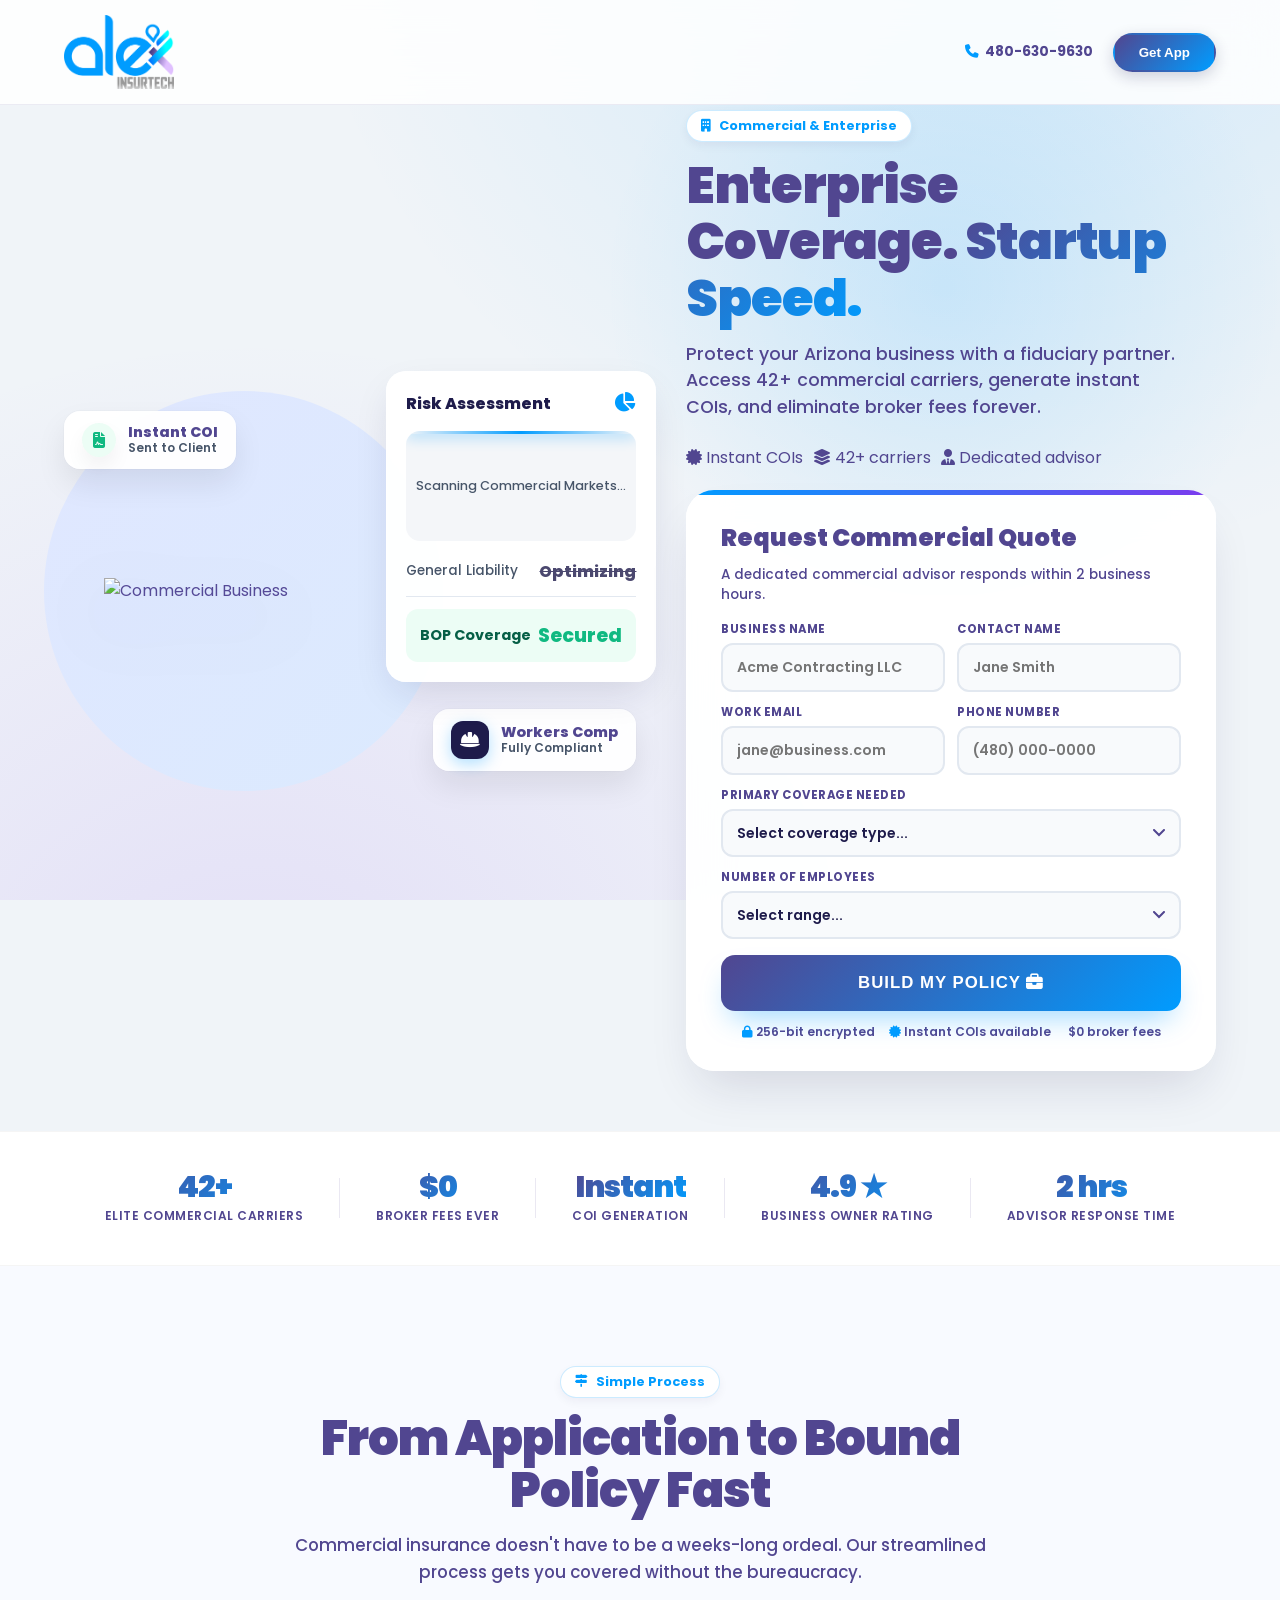
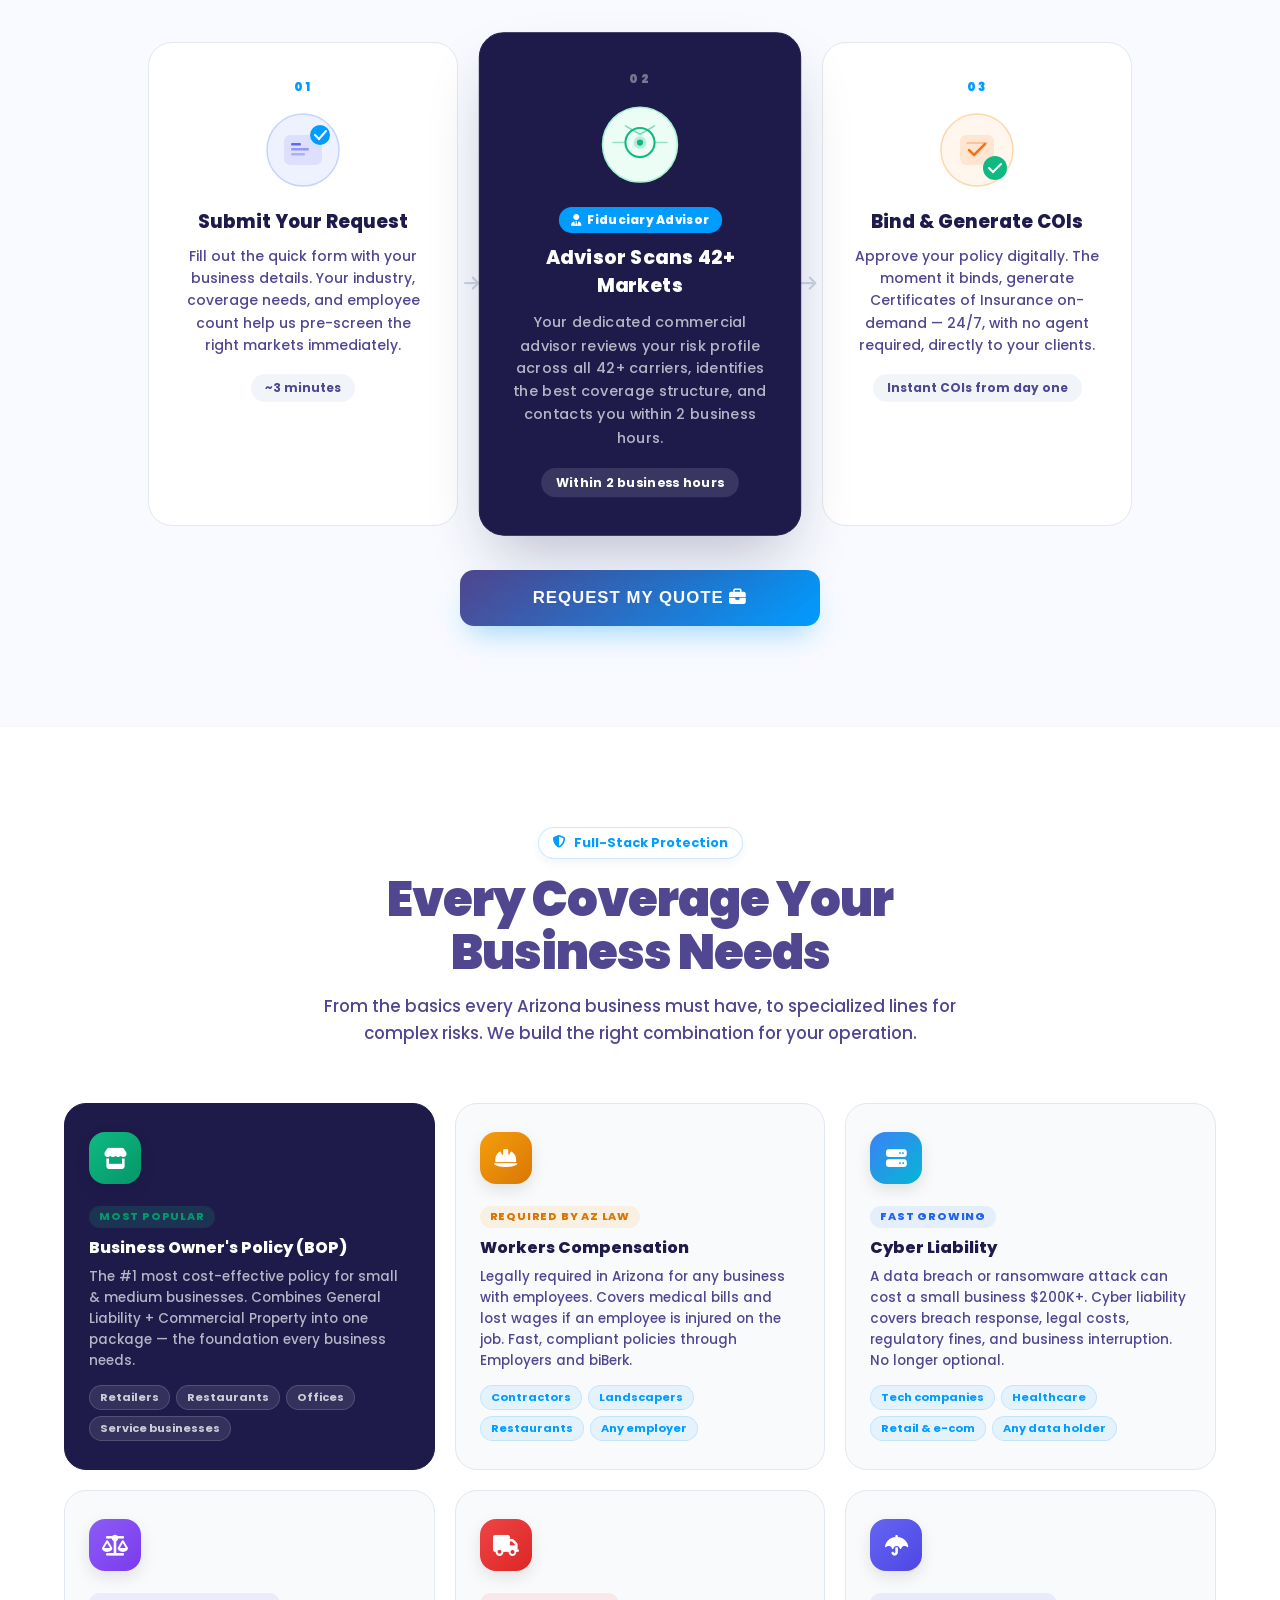
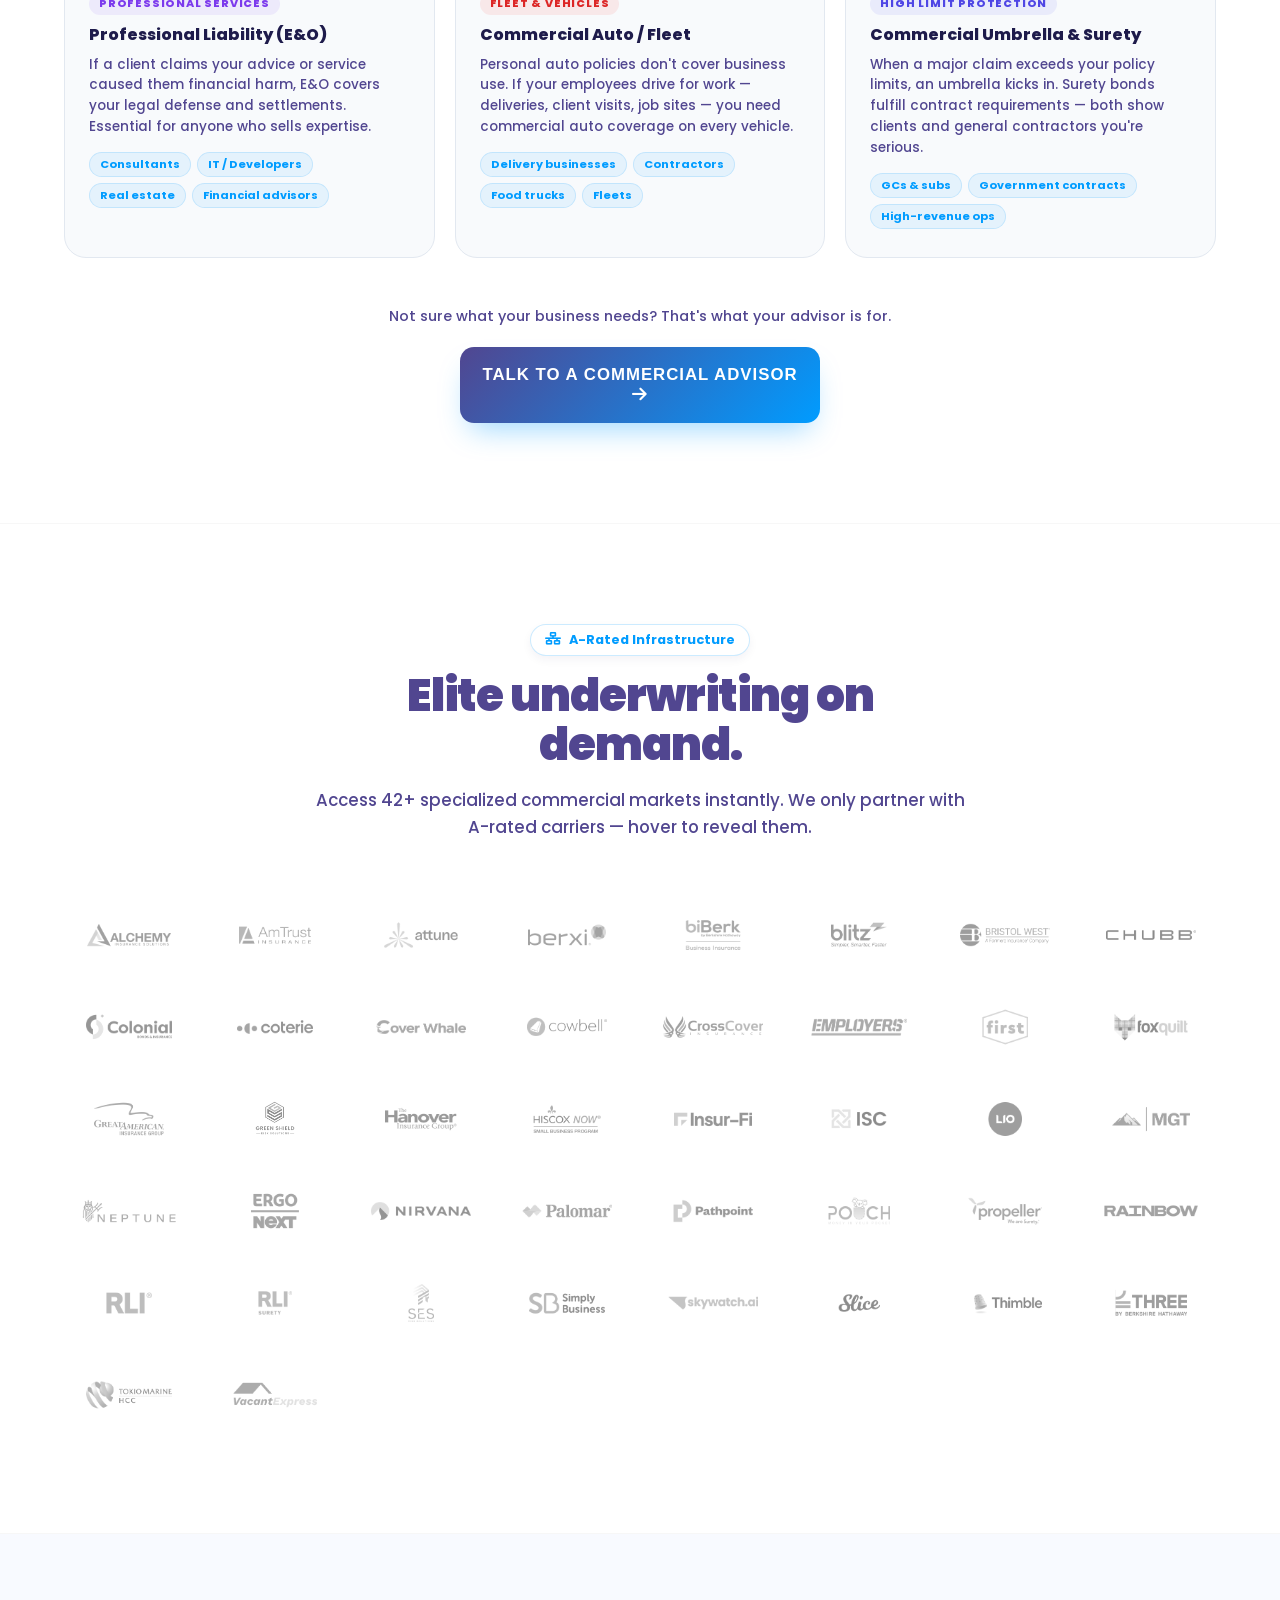
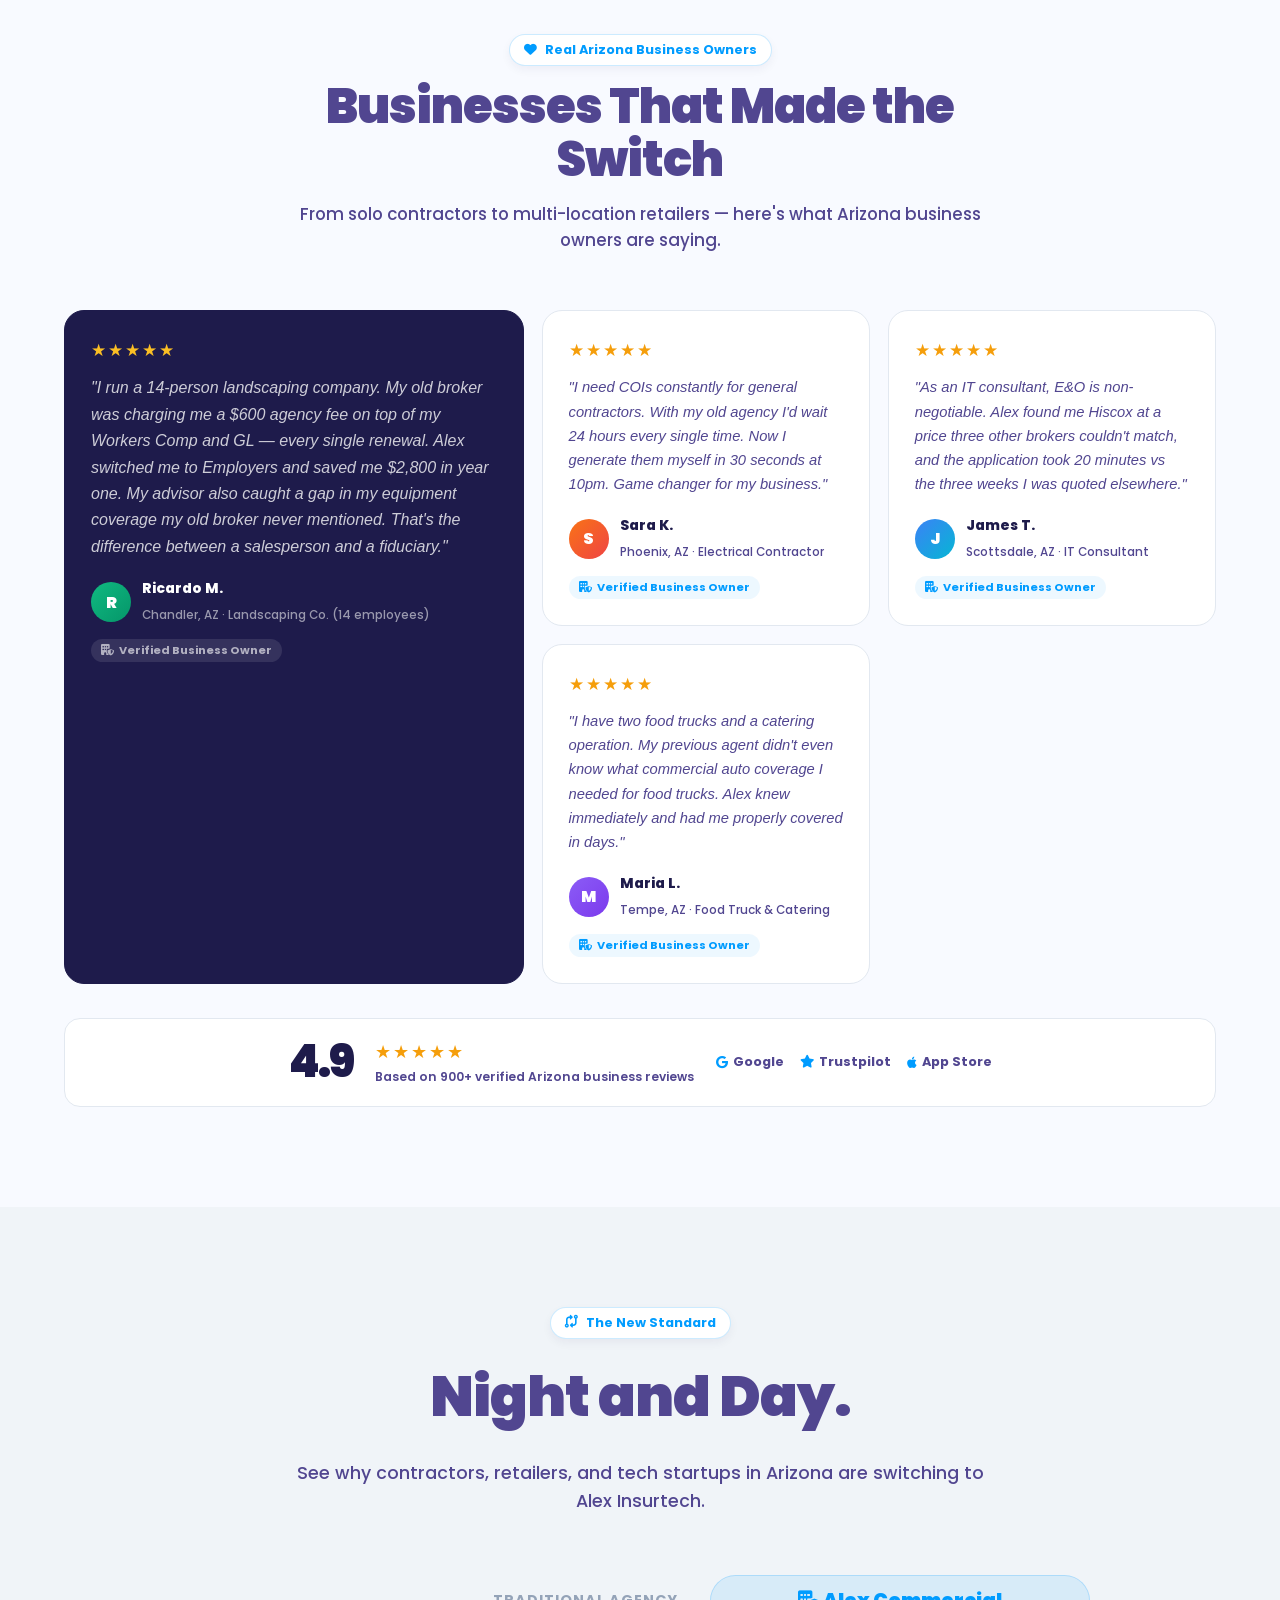
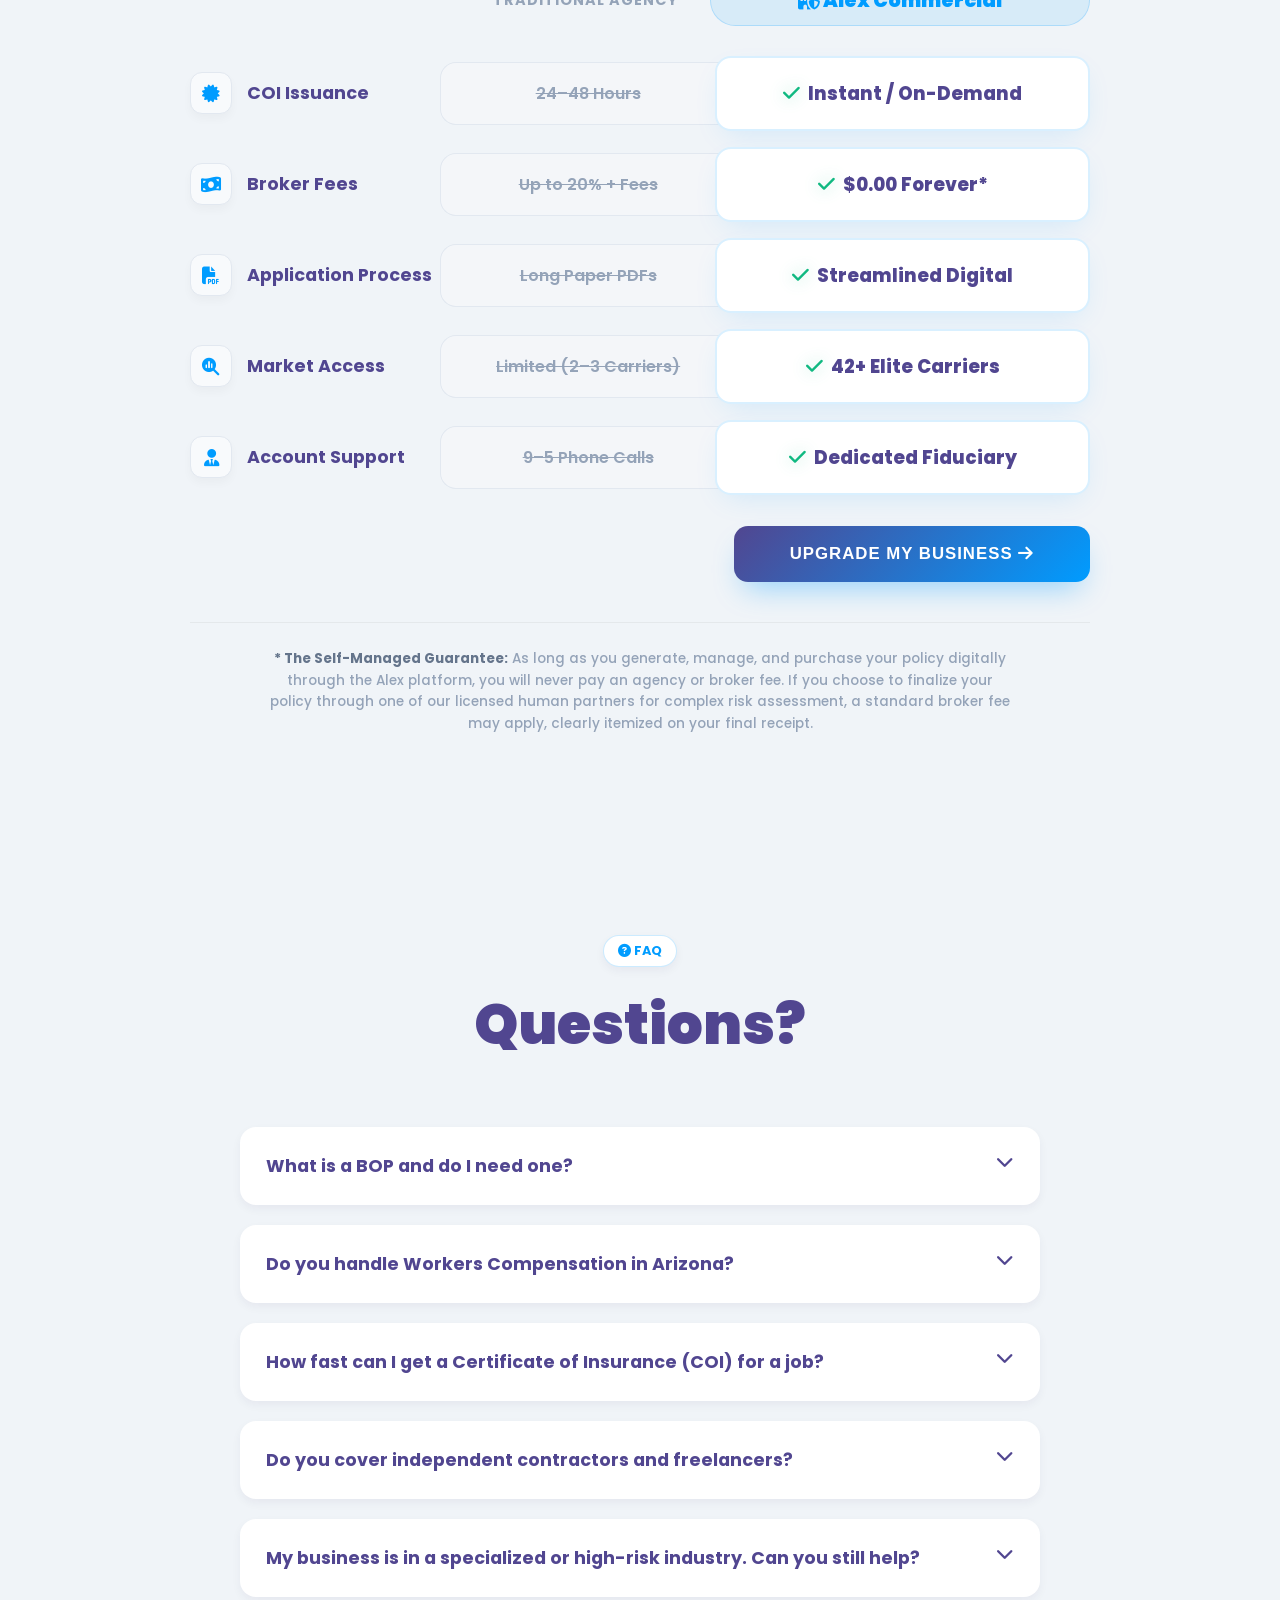
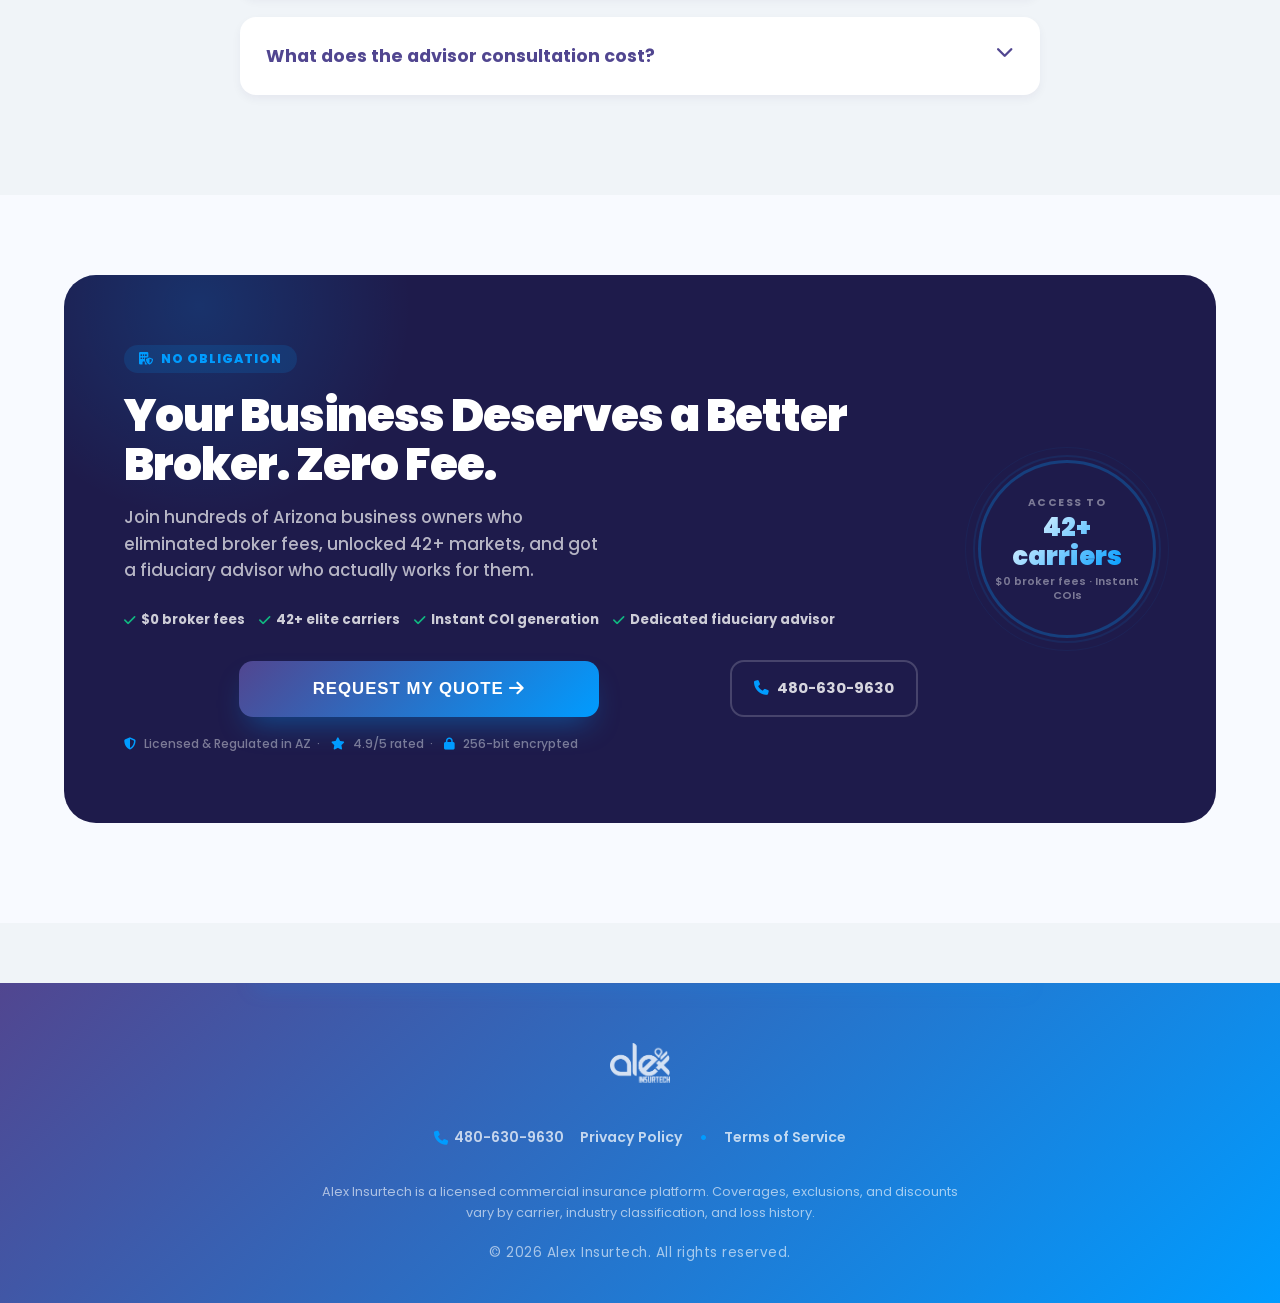
==== commit 8ab8d76e: "Add files via upload" ====
--- a/commercial.html
+++ b/commercial.html
@@ -522,16 +522,79 @@
     </div>
 </footer>
 
-<!-- SUCCESS MODAL -->
-<div class="modal-overlay" id="successModal" onclick="if(event.target===this)this.classList.remove('open')">
-    <div class="modal-content" style="max-width:450px;">
-        <div class="close-btn" onclick="document.getElementById('successModal').classList.remove('open')"><i class="fa-solid fa-xmark"></i></div>
-        <div class="cm-success-icon">
-            <img src="./assets/logo-alex-heart.png" alt="Alex AI Heart" style="width:65px;height:auto;animation:pulse 2s infinite;">
-        </div>
-        <h3 style="font-size:2rem;font-weight:900;color:var(--alex-mid);margin-bottom:14px;line-height:1.2;">Request Received!</h3>
-        <p style="color:var(--text-secondary);margin-bottom:34px;font-weight:500;font-size:1.05rem;line-height:1.6;">Thank you! A dedicated commercial advisor will review your business details and contact you within 2 business hours with tailored market options.</p>
-        <button class="btn-main" style="padding:15px;font-size:1rem;width:100%;box-shadow:0 10px 25px rgba(0,156,255,0.3);" onclick="document.getElementById('successModal').classList.remove('open')">Got it, thanks!</button>
+<div class="zlight-overlay" id="quote-processing-modal" style="display: none;">
+    <div class="zlight-card">
+        <div class="shimmer-effect"></div>
+        <div class="zlight-ambient-glow"></div>
+        <div class="zlight-content">
+            
+            <div class="zlight-header">
+                <div class="success-icon-animated">
+                    <div class="icon-circle-premium"><i class="fa-solid fa-award"></i></div>
+                    <div class="icon-ripple-premium"></div>
+                </div>
+                <h2 class="zlight-title">Application <span class="text-gradient-corp">Received</span></h2>
+                <p class="zlight-desc">
+                    Your request ID: <strong>#AX-COMMERCIAL-2026</strong>. We are finalizing your details.
+                </p>
+            </div>
+            
+            <div class="agent-assigned-box">
+                <div class="agent-avatar">
+                    <img src="./assets/Profile-stephanie.webp" alt="Agent">
+                    <div class="status-dot"></div>
+                </div>
+                <div class="agent-info">
+                    <span class="agent-label">Senior Agent Assigned</span>
+                    <strong class="agent-name">Stephanie M.</strong>
+                    <span class="agent-status">Reviewing your application...</span>
+                </div>
+                <div class="agent-action-icon">
+                    <i class="fa-solid fa-message"></i>
+                </div>
+            </div>
+
+            <div class="policy-timeline">
+                <div class="timeline-track"></div>
+                <div class="tl-node completed">
+                    <div class="node-dot"><i class="fa-solid fa-check"></i></div>
+                    <span class="node-label">Submitted</span>
+                </div>
+                <div class="tl-node active">
+                    <div class="node-dot"><i class="fa-solid fa-user-magnifying-glass"></i></div>
+                    <span class="node-label">Agent Review</span>
+                </div>
+                <div class="tl-node pending">
+                    <div class="node-dot"><i class="fa-solid fa-file-signature"></i></div>
+                    <span class="node-label">Issuance</span>
+                </div>
+            </div>
+
+            <div class="next-step-msg">
+                <i class="fa-regular fa-clock"></i> 
+                <span>Expect a verification call within <strong>10-15 minutes</strong>.</span>
+            </div>
+
+            <div class="zlight-actions">
+                <button id="btnGoHome" class="btn-corp-primary shimmer-btn" style="width: 100%;">
+                    Go to ALEXAI.CLOUD <i class="fa-solid fa-arrow-right"></i>
+                </button>
+            </div>
+            
+            <div class="zlight-footer">
+                <i class="fa-solid fa-envelope-open"></i> A confirmation email has been sent to you.
+            </div>
+        </div>
+    </div>
+</div>
+
+<div class="modal-overlay" id="appModal" onclick="if(event.target===this)this.classList.remove('open')">
+    <div class="modal-content">
+        <div class="close-btn" onclick="document.getElementById('appModal').classList.remove('open')"><i class="fa-solid fa-xmark"></i></div>
+        <div style="width:100px;height:100px;background:var(--brand-grad);border-radius:30px;margin:0 auto 25px;display:flex;align-items:center;justify-content:center;color:white;box-shadow:var(--shadow-glow);"><img src="./assets/logo-alex-heart-white.png" class="logo-heart" alt="Alex AI Logo"></div>
+        <h3 style="font-size:2.2rem;font-weight:900;color:var(--alex-deep);margin-bottom:10px;">Download Alex AI App</h3>
+        <p style="color:var(--text-secondary);margin-bottom:40px;font-weight:600;font-size:1.1rem;">Your entire policy in your pocket. 24/7 Support.</p>
+        <div class="store-grid"><a href="https://apps.apple.com/us/app/alex-ai-insurtech-app/id6752793999" class="store-btn"><i class="fa-brands fa-apple"></i> <span>App Store</span></a><a href="https://play.google.com/store/apps/details?id=cloud.alexai.movil&pcampaignid=web_share&pli=1" class="store-btn"><i class="fa-brands fa-google-play"></i> <span>Google Play</span></a></div>
     </div>
 </div>
 
--- a/css/commercial.css
+++ b/css/commercial.css
@@ -0,0 +1,425 @@
+/* ============================================
+   ALEX INSURTECH — COMMERCIAL CSS
+   commercial.css — loaded on top of style.css
+   ============================================ */
+
+/* ---- NAV ---- */
+.cm-nav-phone {
+    font-size: 0.85rem; font-weight: 700; color: var(--alex-mid);
+    text-decoration: none; display: flex; align-items: center; gap: 6px; transition: color 0.2s;
+}
+.cm-nav-phone:hover { color: var(--alex-blue); }
+.cm-nav-phone i { color: var(--alex-blue); }
+@media (max-width: 600px) { .cm-nav-phone { display: none; } }
+
+/* ---- HERO REVERSED ---- */
+.cm-hero-reversed { grid-template-columns: 1.1fr 1fr; }
+.cm-scanner-flip { left: auto; right: -10px; }
+.cm-fs1 { right: auto; left: 0; }
+.cm-fs2 { left: auto; right: 10px; }
+@media (max-width: 900px) {
+    .cm-hero-reversed { grid-template-columns: 1fr; }
+    .cm-scanner-flip { left: 50%; right: auto; transform: translateX(-50%); animation: none; }
+    .cm-fs1 { left: 0; right: auto; }
+    .cm-fs2 { right: 0; left: auto; }
+}
+
+/* ---- HERO FORM ---- */
+.cm-trust-pills { display: flex; gap: 10px; flex-wrap: wrap; margin-bottom: 20px; }
+.cm-widget-sub { font-size: 0.85rem; color: var(--text-secondary); font-weight: 500; margin-bottom: 16px; margin-top: -8px; }
+.cm-lead-form { display: flex; flex-direction: column; gap: 0; }
+.cm-form-row { display: grid; grid-template-columns: 1fr 1fr; gap: 12px; }
+.cm-form-group { display: flex; flex-direction: column; margin-bottom: 12px; }
+.cm-label { font-size: 0.72rem; font-weight: 700; color: var(--alex-mid); text-transform: uppercase; letter-spacing: 0.5px; margin-bottom: 5px; }
+.cm-input {
+    padding: 12px 14px; border-radius: 12px; border: 2px solid #E2E8F0;
+    background: #F8FAFC; color: var(--alex-deep);
+    font-family: 'Poppins', sans-serif; font-weight: 600; font-size: 0.88rem;
+    outline: none; transition: all 0.25s ease; width: 100%;
+}
+.cm-input:focus { border-color: var(--alex-blue); background: #fff; box-shadow: 0 0 0 4px rgba(0,156,255,0.12); }
+.cm-select {
+    cursor: pointer; appearance: none; -webkit-appearance: none;
+    background-image: url("data:image/svg+xml,%3Csvg xmlns='http://www.w3.org/2000/svg' width='12' height='8' viewBox='0 0 12 8'%3E%3Cpath d='M1 1l5 5 5-5' stroke='%23514690' stroke-width='2' fill='none' stroke-linecap='round'/%3E%3C/svg%3E");
+    background-repeat: no-repeat; background-position: right 14px center; padding-right: 36px;
+}
+.cm-submit-btn { margin-top: 4px; }
+.cm-security-row {
+    display: flex; align-items: center; justify-content: center;
+    gap: 14px; flex-wrap: wrap; margin-top: 12px;
+    font-size: 0.75rem; font-weight: 600; color: var(--text-secondary);
+}
+.cm-security-row i { color: var(--alex-blue); }
+@media (max-width: 600px) { .cm-form-row { grid-template-columns: 1fr; } }
+
+/* ---- TRUST BAR ---- */
+.cm-trust-bar {
+    background: #fff; border-top: 1px solid rgba(0,0,0,0.04);
+    border-bottom: 1px solid rgba(0,0,0,0.04); padding: 28px 0;
+}
+.cm-trust-inner { display: flex; align-items: center; justify-content: center; flex-wrap: wrap; }
+.cm-trust-stat { text-align: center; padding: 12px 36px; }
+.cm-ts-num {
+    font-size: 1.9rem; font-weight: 900; letter-spacing: -1px; line-height: 1;
+    background: var(--brand-grad); -webkit-background-clip: text; -webkit-text-fill-color: transparent;
+}
+.cm-ts-lbl { font-size: 0.75rem; font-weight: 600; color: var(--text-secondary); margin-top: 4px; text-transform: uppercase; letter-spacing: 0.5px; }
+.cm-trust-div { width: 1px; height: 40px; background: rgba(81,70,144,0.12); }
+@media (max-width: 700px) { .cm-trust-stat { padding: 10px 16px; } .cm-ts-num { font-size: 1.4rem; } .cm-trust-div { display: none; } }
+
+/* ---- LOGO WALL ---- */
+.commercial-logo-wall { background-color: #FFFFFF; border-top: 1px solid rgba(0,0,0,0.03); border-bottom: 1px solid rgba(0,0,0,0.03); }
+.logo-wall-grid { display: grid; grid-template-columns: repeat(auto-fill, minmax(130px, 1fr)); gap: 16px; align-items: center; }
+.logo-item { display: flex; align-items: center; justify-content: center; height: 76px; padding: 14px; background: #FFFFFF; border: 1px solid transparent; border-radius: 14px; transition: all 0.35s ease; }
+.carrier-logo-img { max-height: 38px; max-width: 100%; object-fit: contain; filter: grayscale(100%); opacity: 0.45; transition: all 0.35s ease; }
+.logo-item:hover { background: #F8FAFC; border-color: #E2E8F0; transform: translateY(-4px); box-shadow: 0 8px 20px rgba(0,0,0,0.04); }
+.logo-item:hover .carrier-logo-img { filter: grayscale(0%); opacity: 1; }
+@media (max-width: 992px) { .logo-wall-grid { grid-template-columns: repeat(auto-fill, minmax(110px, 1fr)); } }
+@media (max-width: 600px) { .logo-wall-grid { grid-template-columns: repeat(auto-fill, minmax(90px, 1fr)); gap: 10px; } .logo-item { height: 62px; } }
+
+/* ---- SECTION HELPERS ---- */
+.cm-section-header { text-align: center; max-width: 700px; margin: 0 auto 56px; }
+.cm-section-title { font-size: clamp(2rem,4vw,3rem); font-weight: 900; color: var(--alex-mid); letter-spacing: -1px; margin-bottom: 14px; line-height: 1.1; }
+.cm-section-sub { font-size: 1.05rem; color: var(--text-secondary); line-height: 1.6; font-weight: 500; }
+.cm-cta-btn { max-width: 360px; display: block; margin: 0 auto; }
+
+/* ---- HOW IT WORKS ---- */
+.cm-how { background: #F8FAFF; }
+.cm-steps { display: flex; align-items: stretch; justify-content: center; flex-wrap: wrap; gap: 0; }
+.cm-step {
+    background: #fff; border: 1px solid #E2E8F0; border-radius: 24px;
+    padding: 36px 28px; flex: 1; max-width: 310px; min-width: 220px;
+    text-align: center; transition: all 0.3s ease;
+}
+.cm-step:hover { transform: translateY(-6px); box-shadow: 0 20px 50px -15px rgba(81,70,144,0.12); border-color: rgba(0,156,255,0.2); }
+.cm-step.cm-step-featured { background: var(--alex-deep); border-color: var(--alex-deep); transform: scale(1.04); z-index: 2; box-shadow: 0 30px 60px -15px rgba(30,27,75,0.28); }
+.cm-step.cm-step-featured:hover { transform: scale(1.04) translateY(-6px); }
+.cm-step-num { font-size: 0.72rem; font-weight: 900; letter-spacing: 2px; color: var(--alex-blue); text-transform: uppercase; margin-bottom: 14px; }
+.cm-step.cm-step-featured .cm-step-num { color: rgba(255,255,255,0.4); }
+.cm-step-icon { width: 80px; height: 80px; margin: 0 auto 18px; }
+.cm-step h3 { font-size: 1.15rem; font-weight: 800; color: var(--alex-deep); margin-bottom: 10px; }
+.cm-step.cm-step-featured h3 { color: #fff; }
+.cm-step p { font-size: 0.87rem; line-height: 1.6; color: var(--text-secondary); font-weight: 500; margin-bottom: 18px; }
+.cm-step.cm-step-featured p { color: rgba(255,255,255,0.68); }
+.cm-step-pill { display: inline-block; background: #F1F5F9; color: var(--alex-mid); font-size: 0.75rem; font-weight: 700; padding: 5px 14px; border-radius: 50px; }
+.cm-step-pill-featured { background: rgba(255,255,255,0.12); color: #fff; }
+.cm-featured-tag { display: inline-flex; align-items: center; gap: 6px; background: var(--alex-blue); color: #fff; font-size: 0.72rem; font-weight: 800; padding: 4px 12px; border-radius: 50px; margin-bottom: 10px; }
+.cm-step-arrow { display: flex; align-items: center; justify-content: center; color: #CBD5E1; font-size: 1.1rem; padding: 0 6px; flex-shrink: 0; }
+.cm-steps-cta { text-align: center; margin-top: 44px; }
+@media (max-width: 800px) {
+    .cm-steps { flex-direction: column; align-items: center; gap: 20px; }
+    .cm-step { max-width: 100%; width: 100%; }
+    .cm-step.cm-step-featured { transform: none; }
+    .cm-step-arrow { transform: rotate(90deg); padding: 0; }
+}
+
+/* ---- COVERAGE PRODUCTS ---- */
+.cm-products-section { background: #fff; padding: 100px 0; border-top: 1px solid rgba(0,0,0,0.04); }
+.cm-products-grid { display: grid; grid-template-columns: repeat(3, 1fr); gap: 20px; }
+.cm-product-card {
+    background: #F8FAFC; border: 1.5px solid #E2E8F0; border-radius: 22px;
+    padding: 28px 24px; transition: all 0.3s cubic-bezier(0.34,1.56,0.64,1);
+    cursor: default; position: relative; overflow: hidden;
+}
+.cm-product-card:hover { transform: translateY(-6px); box-shadow: 0 20px 50px -15px rgba(81,70,144,0.13); border-color: rgba(0,156,255,0.25); }
+.cm-product-card.cm-featured-card {
+    background: var(--alex-deep); border-color: var(--alex-deep);
+    grid-column: span 1;
+}
+.cm-product-card.cm-featured-card:hover { box-shadow: 0 20px 50px -15px rgba(0,156,255,0.25); border-color: var(--alex-blue); }
+.cm-product-icon {
+    width: 52px; height: 52px; border-radius: 16px; display: flex;
+    align-items: center; justify-content: center; font-size: 1.3rem;
+    margin-bottom: 18px; box-shadow: 0 6px 16px rgba(0,0,0,0.1);
+}
+.cm-product-tag {
+    display: inline-block; font-size: 0.68rem; font-weight: 800;
+    text-transform: uppercase; letter-spacing: 0.8px; padding: 3px 10px;
+    border-radius: 50px; margin-bottom: 10px;
+}
+.cm-product-card h4 { font-size: 1rem; font-weight: 800; color: var(--alex-deep); margin-bottom: 10px; line-height: 1.2; }
+.cm-product-card.cm-featured-card h4 { color: #fff; }
+.cm-product-card p { font-size: 0.84rem; color: var(--text-secondary); line-height: 1.55; font-weight: 500; margin: 0 0 14px; }
+.cm-product-card.cm-featured-card p { color: rgba(255,255,255,0.68); }
+.cm-product-who {
+    display: flex; flex-wrap: wrap; gap: 6px;
+}
+.cm-who-tag {
+    font-size: 0.7rem; font-weight: 700; padding: 3px 10px;
+    border-radius: 50px; background: rgba(0,156,255,0.08); color: var(--alex-blue);
+    border: 1px solid rgba(0,156,255,0.15);
+}
+.cm-product-card.cm-featured-card .cm-who-tag { background: rgba(255,255,255,0.1); color: rgba(255,255,255,0.75); border-color: rgba(255,255,255,0.15); }
+.cm-products-cta { text-align: center; margin-top: 48px; }
+.cm-products-cta p { font-size: 0.9rem; color: var(--text-secondary); font-weight: 500; margin-bottom: 20px; }
+@media (max-width: 960px) { .cm-products-grid { grid-template-columns: 1fr 1fr; } }
+@media (max-width: 600px) { .cm-products-grid { grid-template-columns: 1fr; } }
+
+/* ---- TESTIMONIALS ---- */
+.cm-testimonials { background: #F8FAFF; }
+.cm-testi-grid { display: grid; grid-template-columns: 1.4fr 1fr 1fr; grid-template-rows: auto auto; gap: 18px; }
+.cm-testi-card { background: #fff; border: 1px solid #E2E8F0; border-radius: 20px; padding: 26px; transition: all 0.3s ease; }
+.cm-testi-card:hover { transform: translateY(-4px); box-shadow: 0 14px 36px -10px rgba(81,70,144,0.09); }
+.cm-testi-card.cm-testi-featured { grid-row: span 2; background: var(--alex-deep); border-color: var(--alex-deep); }
+.cm-testi-stars { color: #F59E0B; font-size: 1.05rem; letter-spacing: 2px; margin-bottom: 12px; }
+.cm-testi-card.cm-testi-featured .cm-testi-stars { color: #FBBF24; }
+.cm-testi-quote { font-size: 0.92rem; line-height: 1.65; color: var(--text-secondary); font-weight: 500; margin-bottom: 18px; font-style: italic; }
+.cm-testi-card.cm-testi-featured .cm-testi-quote { color: rgba(255,255,255,0.78); font-size: 1rem; }
+.cm-testi-author { display: flex; align-items: center; gap: 11px; margin-bottom: 10px; }
+.cm-testi-avatar { width: 40px; height: 40px; border-radius: 50%; display: flex; align-items: center; justify-content: center; font-size: 1rem; font-weight: 900; color: #fff; flex-shrink: 0; }
+.cm-testi-author strong { display: block; font-weight: 800; font-size: 0.87rem; color: var(--alex-deep); margin-bottom: 2px; }
+.cm-testi-card.cm-testi-featured .cm-testi-author strong { color: #fff; }
+.cm-testi-author span { font-size: 0.74rem; color: var(--text-secondary); font-weight: 500; }
+.cm-testi-card.cm-testi-featured .cm-testi-author span { color: rgba(255,255,255,0.55); }
+.cm-testi-badge { display: inline-flex; align-items: center; gap: 5px; background: rgba(0,156,255,0.07); color: var(--alex-blue); font-size: 0.7rem; font-weight: 700; padding: 3px 10px; border-radius: 50px; }
+.cm-testi-card.cm-testi-featured .cm-testi-badge { background: rgba(255,255,255,0.1); color: rgba(255,255,255,0.62); }
+.cm-testi-agg { display: flex; align-items: center; justify-content: center; gap: 22px; margin-top: 34px; padding: 20px; background: #fff; border: 1px solid #E2E8F0; border-radius: 16px; flex-wrap: wrap; }
+.cm-agg-score { font-size: 2.8rem; font-weight: 900; color: var(--alex-deep); letter-spacing: -2px; line-height: 1; }
+.cm-agg-stars { color: #F59E0B; font-size: 1.1rem; letter-spacing: 2px; margin-bottom: 3px; }
+.cm-agg-label { font-size: 0.76rem; font-weight: 600; color: var(--text-secondary); }
+.cm-agg-sources { display: flex; gap: 16px; align-items: center; }
+.cm-agg-sources span { display: flex; align-items: center; gap: 5px; font-size: 0.8rem; font-weight: 700; color: var(--text-secondary); }
+.cm-agg-sources i { color: var(--alex-blue); }
+@media (max-width: 900px) { .cm-testi-grid { grid-template-columns: 1fr 1fr; } .cm-testi-card.cm-testi-featured { grid-row: span 1; grid-column: span 2; } }
+@media (max-width: 580px) { .cm-testi-grid { grid-template-columns: 1fr; } .cm-testi-card.cm-testi-featured { grid-column: span 1; } }
+
+/* ---- SUCCESS MODAL ---- */
+.cm-success-icon { width: 100px; height: 100px; background: white; border-radius: 28px; margin: 0 auto 25px; display: flex; align-items: center; justify-content: center; box-shadow: 0 20px 50px -10px rgba(0,156,255,0.3), 0 0 0 1px rgba(0,0,0,0.05); }
+
+/* ---- FINAL CTA ---- */
+.cm-final-cta { padding: 80px 0 100px; background: #F8FAFF; }
+.cm-fcta-card {
+    background: var(--alex-deep); border-radius: 32px; padding: 70px 60px;
+    display: grid; grid-template-columns: 1fr auto; gap: 60px;
+    align-items: center; position: relative; overflow: hidden;
+}
+.cm-fcta-glow { position: absolute; top: -40%; left: -10%; width: 500px; height: 500px; background: radial-gradient(circle, rgba(0,156,255,0.18), transparent 60%); pointer-events: none; }
+.cm-fcta-content { position: relative; z-index: 2; }
+.cm-fcta-badge { display: inline-flex; align-items: center; gap: 7px; background: rgba(0,156,255,0.14); color: var(--alex-blue); padding: 5px 15px; border-radius: 50px; font-size: 0.78rem; font-weight: 800; letter-spacing: 1px; text-transform: uppercase; margin-bottom: 18px; }
+.cm-fcta-content h2 { font-size: clamp(1.8rem,3.5vw,2.8rem); font-weight: 900; color: #fff; letter-spacing: -1px; line-height: 1.1; margin-bottom: 14px; }
+.cm-fcta-content p { font-size: 1.05rem; color: rgba(255,255,255,0.68); line-height: 1.6; margin-bottom: 26px; font-weight: 500; max-width: 480px; }
+.cm-fcta-features { display: flex; gap: 14px; flex-wrap: wrap; margin-bottom: 30px; }
+.cm-fcta-features span { display: flex; align-items: center; gap: 6px; font-size: 0.82rem; font-weight: 700; color: rgba(255,255,255,0.78); }
+.cm-fcta-features i { color: #10B981; }
+.cm-fcta-actions { display: flex; align-items: center; gap: 16px; flex-wrap: wrap; margin-bottom: 18px; }
+.cm-call-btn {
+    display: inline-flex; align-items: center; gap: 8px; padding: 16px 22px;
+    border-radius: 14px; border: 2px solid rgba(255,255,255,0.18);
+    color: rgba(255,255,255,0.82); font-weight: 700; font-size: 0.92rem;
+    text-decoration: none; transition: all 0.25s ease;
+}
+.cm-call-btn:hover { border-color: rgba(255,255,255,0.45); color: #fff; background: rgba(255,255,255,0.06); }
+.cm-call-btn i { color: var(--alex-blue); }
+.cm-fcta-security { font-size: 0.76rem; color: rgba(255,255,255,0.42); font-weight: 500; display: flex; align-items: center; gap: 8px; flex-wrap: wrap; }
+.cm-fcta-security i { color: var(--alex-blue); }
+.cm-fcta-visual { position: relative; z-index: 2; }
+.cm-fcta-ring {
+    width: 178px; height: 178px; border-radius: 50%;
+    border: 3px solid rgba(0,156,255,0.28);
+    display: flex; flex-direction: column; align-items: center; justify-content: center;
+    text-align: center; position: relative; animation: cmRingPulse 3s ease-in-out infinite;
+}
+.cm-fcta-ring::before { content:''; position:absolute; inset:-8px; border-radius:50%; border:2px solid rgba(0,156,255,0.1); }
+.cm-fcta-ring::after { content:''; position:absolute; inset:-16px; border-radius:50%; border:1.5px solid rgba(0,156,255,0.06); }
+@keyframes cmRingPulse { 0%,100% { box-shadow: 0 0 28px rgba(0,156,255,0.18); } 50% { box-shadow: 0 0 56px rgba(0,156,255,0.36); } }
+.cm-ring-label { font-size: 0.66rem; font-weight: 700; text-transform: uppercase; letter-spacing: 1.5px; color: rgba(255,255,255,0.42); margin-bottom: 2px; }
+.cm-ring-num { font-size: 1.6rem; font-weight: 900; line-height: 1.1; background: linear-gradient(135deg,#fff,var(--alex-blue)); -webkit-background-clip: text; -webkit-text-fill-color: transparent; }
+.cm-ring-sub { font-size: 0.68rem; font-weight: 600; color: rgba(255,255,255,0.42); margin-top: 5px; text-align: center; padding: 0 12px; line-height: 1.3; }
+@media (max-width: 900px) {
+    .cm-fcta-card { grid-template-columns: 1fr; padding: 48px 28px; text-align: center; }
+    .cm-fcta-features { justify-content: center; }
+    .cm-fcta-actions { justify-content: center; }
+    .cm-fcta-security { justify-content: center; }
+    .cm-fcta-visual { display: flex; justify-content: center; }
+    .cm-fcta-content p { margin-left: auto; margin-right: auto; }
+}
+
+/* ---- FOOTER ---- */
+.cm-footer-links { display: flex; align-items: center; justify-content: center; gap: 16px; flex-wrap: wrap; margin: 14px 0; font-size: 0.88rem; font-weight: 600; }
+.cm-footer-links a { color: rgba(255,255,255,0.72); text-decoration: none; transition: color 0.2s; display: flex; align-items: center; gap: 6px; }
+.cm-footer-links a:hover { color: #fff; }
+.cm-footer-links i { color: var(--alex-blue); }
+
+/* MODAL CONFIRMATION */
+/* =========================================
+   AURORA ZENITH LIGHT (Corporate Premium Modal)
+   ========================================= */
+
+/* Overlay oscuro con blur de fondo */
+.zlight-overlay {
+    position: fixed !important;
+    inset: 0 !important;
+    background: rgba(15, 23, 42, 0.4);
+    backdrop-filter: blur(8px) !important;
+    z-index: 2147483647 !important;
+    align-items: center;
+    justify-content: center;
+    transition: opacity 0.3s ease;
+}
+
+/* Tarjeta Principal Animada */
+.zlight-card {
+    background: #F8FAFC !important;
+    position: relative;
+    z-index: 2147483648;
+    max-width: 440px;
+    width: 90%;
+    transform: scale(0.9);
+    transition: all 0.5s cubic-bezier(0.165, 0.84, 0.44, 1);
+    box-shadow: 0 25px 50px -12px rgba(0, 0, 0, 0.5);
+    border-radius: 24px;
+    overflow: hidden !important;
+}
+
+.zlight-overlay[style*="display: flex"] .zlight-card {
+    opacity: 1 !important;
+    visibility: visible !important;
+    transform: scale(1) !important;
+}
+
+/* Brillo de fondo sutil */
+.zlight-ambient-glow {
+    position: absolute;
+    top: -100px;
+    right: -100px;
+    width: 300px;
+    height: 300px;
+    background: radial-gradient(circle, rgba(99, 102, 241, 0.15), rgba(59, 130, 246, 0.1), transparent 70%);
+    filter: blur(60px);
+    pointer-events: none;
+    z-index: 0;
+}
+
+.zlight-content {
+    position: relative;
+    z-index: 1;
+    padding: 40px 32px;
+    text-align: center;
+}
+
+/* --- Ícono de Éxito Animado --- */
+.success-icon-animated {
+    position: relative;
+    width: 80px;
+    height: 80px;
+    margin: 0 auto 25px;
+    display: flex;
+    align-items: center;
+    justify-content: center;
+}
+
+.icon-circle-premium {
+    width: 70px;
+    height: 70px;
+    background: #FFFFFF;
+    border-radius: 50%;
+    font-size: 2.2rem;
+    display: flex;
+    align-items: center;
+    justify-content: center;
+    position: relative;
+    z-index: 2;
+    box-shadow: 0 10px 30px -5px rgba(59, 130, 246, 0.2);
+    border: 3px solid transparent;
+    background-image: linear-gradient(white, white), linear-gradient(135deg, #10B981, #3B82F6);
+    background-origin: border-box;
+    background-clip: content-box, border-box;
+}
+
+.icon-circle-premium i {
+    background: linear-gradient(135deg, #10B981, #3B82F6);
+    -webkit-background-clip: text;
+    -webkit-text-fill-color: transparent;
+    filter: drop-shadow(0 2px 4px rgba(59, 130, 246, 0.3));
+}
+
+.icon-ripple-premium {
+    position: absolute;
+    width: 100%;
+    height: 100%;
+    border-radius: 50%;
+    border: 2px solid #3B82F6;
+    animation: rippleSuccessPremium 2s infinite cubic-bezier(0.4, 0, 0.6, 1);
+    z-index: 1;
+}
+
+@keyframes rippleSuccessPremium {
+    0% { transform: scale(1); opacity: 0.6; border-width: 3px; }
+    100% { transform: scale(1.8); opacity: 0; border-width: 1px; }
+}
+
+/* --- Textos Generales --- */
+.zlight-title {
+    font-size: 1.8rem;
+    font-weight: 800;
+    color: #0F172A;
+    margin: 0 0 8px 0;
+    letter-spacing: -0.5px;
+}
+.text-gradient-corp {
+    background: linear-gradient(135deg, #10B981, #3B82F6);
+    -webkit-background-clip: text;
+    -webkit-text-fill-color: transparent;
+}
+.zlight-desc {
+    font-size: 0.95rem;
+    color: #64748B;
+    margin: 0;
+}
+
+/* --- Caja de Agente Asignado --- */
+.agent-assigned-box {
+    background: #F8FAFC;
+    border: 1px solid #E2E8F0;
+    border-radius: 16px;
+    padding: 15px;
+    display: flex;
+    align-items: center;
+    gap: 15px;
+    text-align: left;
+    margin: 25px 0;
+}
+.agent-avatar { position: relative; width: 50px; height: 50px; flex-shrink: 0; }
+.agent-avatar img { width: 100%; height: 100%; border-radius: 50%; object-fit: cover; border: 2px solid white; box-shadow: 0 4px 10px rgba(0,0,0,0.1); }
+.status-dot { position: absolute; bottom: 2px; right: 2px; width: 12px; height: 12px; background: #10B981; border: 2px solid white; border-radius: 50%; }
+.agent-info { flex-grow: 1; display: flex; flex-direction: column; }
+.agent-label { font-size: 0.7rem; font-weight: 800; color: #10B981; text-transform: uppercase; letter-spacing: 0.5px; }
+.agent-name { font-size: 1.05rem; color: #0F172A; margin: 2px 0; }
+.agent-status { font-size: 0.8rem; color: #3B82F6; font-weight: 500; }
+.agent-action-icon { width: 36px; height: 36px; background: white; border-radius: 10px; color: #3B82F6; display: flex; align-items: center; justify-content: center; border: 1px solid #E2E8F0; }
+
+/* --- Línea de Tiempo (Timeline) --- */
+.policy-timeline {
+    display: flex;
+    justify-content: space-between;
+    align-items: flex-start;
+    position: relative;
+    margin-bottom: 25px;
+    padding: 0 10px;
+}
+.timeline-track { position: absolute; top: 15px; left: 25px; right: 25px; height: 2px; background: #E2E8F0; z-index: 0; }
+.tl-node { position: relative; z-index: 1; display: flex; flex-direction: column; align-items: center; gap: 8px; flex: 1; }
+.node-dot { width: 32px; height: 32px; border-radius: 50%; background: #F1F5F9; color: #94A3B8; border: 3px solid #FFFFFF; display: flex; align-items: center; justify-content: center; font-size: 0.8rem; box-shadow: 0 2px 5px rgba(0,0,0,0.05); transition: all 0.3s; }
+.node-label { font-size: 0.75rem; color: #94A3B8; font-weight: 600; }
+.tl-node.completed .node-dot { background: #10B981; color: white; }
+.tl-node.completed .node-label { color: #10B981; }
+.tl-node.active .node-dot { background: #0F172A; color: white; box-shadow: 0 0 0 4px rgba(15, 23, 42, 0.1); }
+.tl-node.active .node-label { color: #0F172A; font-weight: 700; }
+
+/* --- Mensaje y Acciones --- */
+.next-step-msg {
+    background: #FFFBEB;
+    color: #B45309;
+    padding: 10px 15px;
+    border-radius: 10px;
+    font-size: 0.9rem;
+    display: inline-flex;
+    align-items: center;
+    gap: 8px;
+    margin-bottom: 30px;
+    border: 1px solid #FEF3C7;
+}
+.zlight-actions { display: flex; flex-direction: column; gap: 12px; }
+.btn-corp-primary { width: 100%; padding: 14px; background: linear-gradient(135deg, #009cff 0%, #514690 100%); color: white; border: none; border-radius: 12px; font-size: 1rem; font-weight: 600; cursor: pointer; box-shadow: 0 4px 15px rgba(15, 23, 42, 0.2); transition: all 0.2s; }
+.btn-corp-primary:hover { transform: translateY(-2px); box-shadow: 0 8px 20px rgba(15, 23, 42, 0.3); }
+.zlight-footer { margin-top: 20px; padding-top: 15px; border-top: 1px dashed #E2E8F0; font-size: 0.8rem; color: #94A3B8; font-weight: 500; display: flex; align-items: center; justify-content: center; gap: 8px; }
